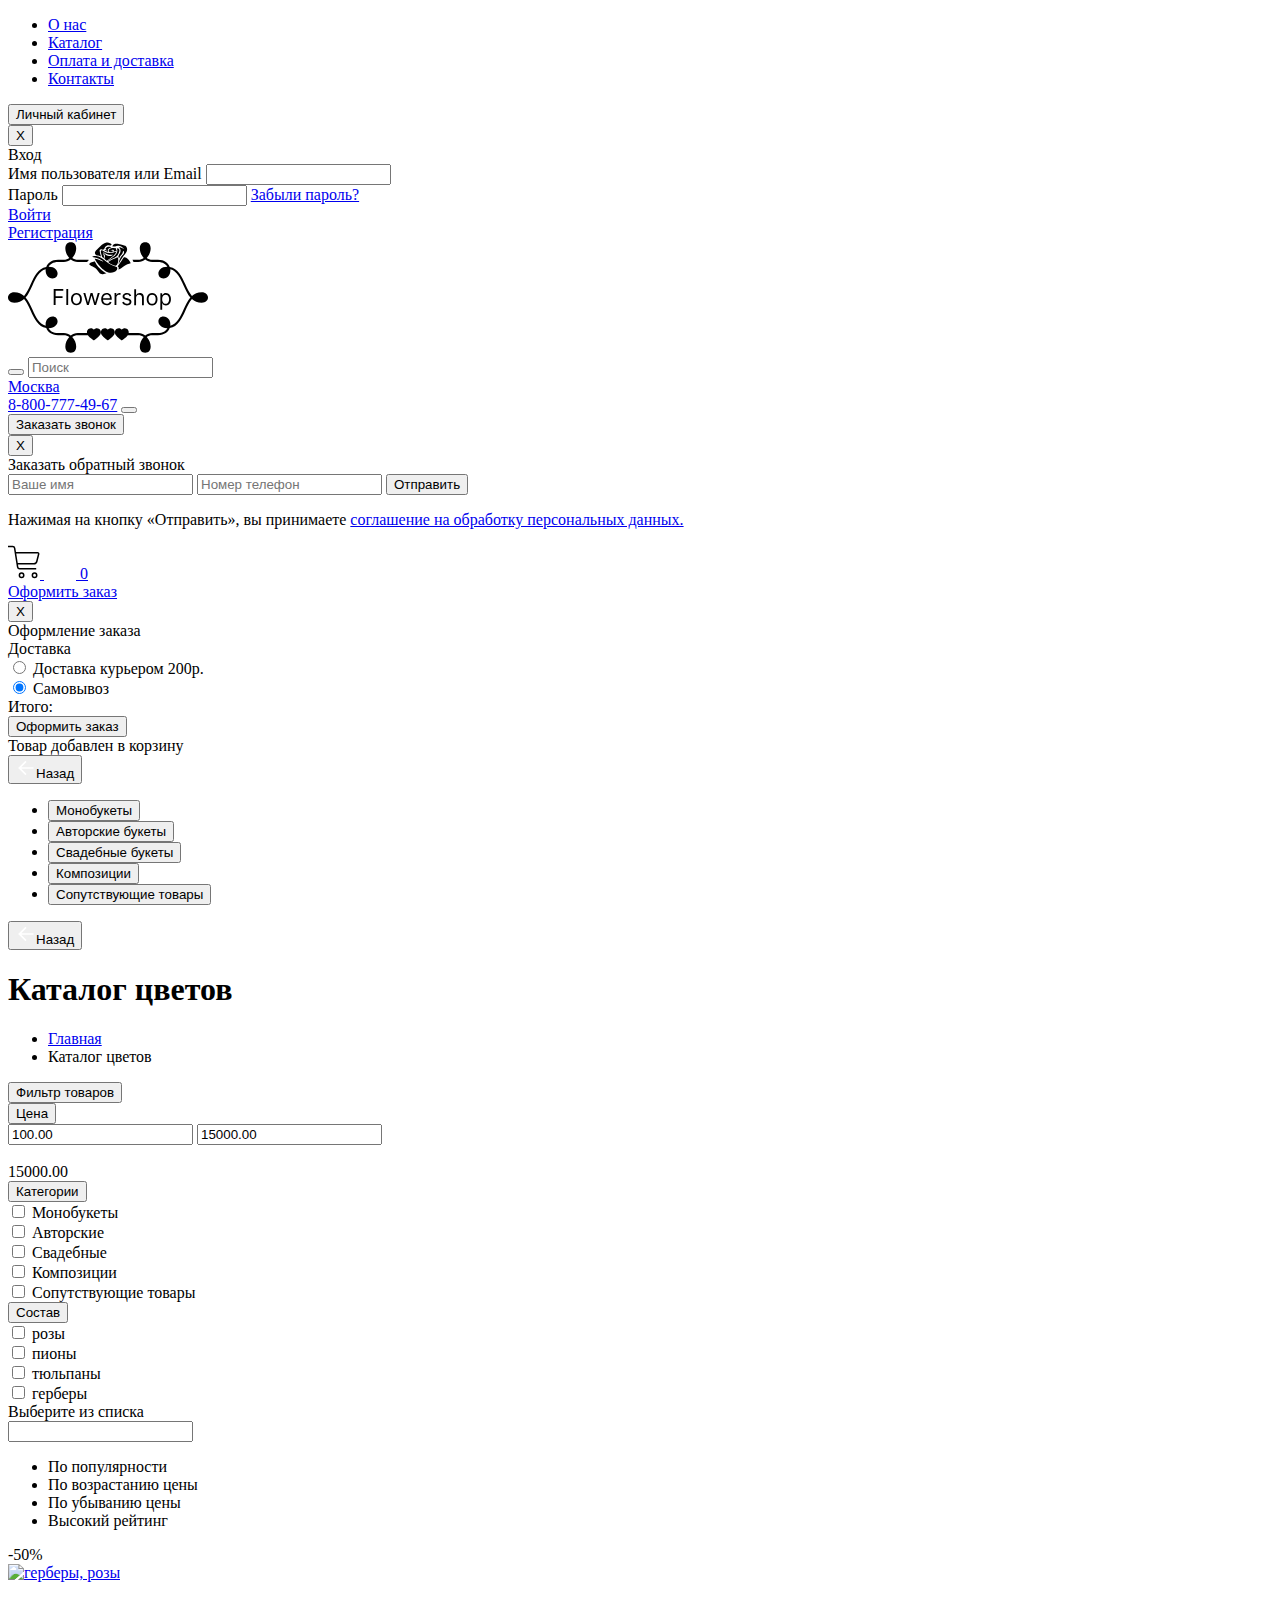
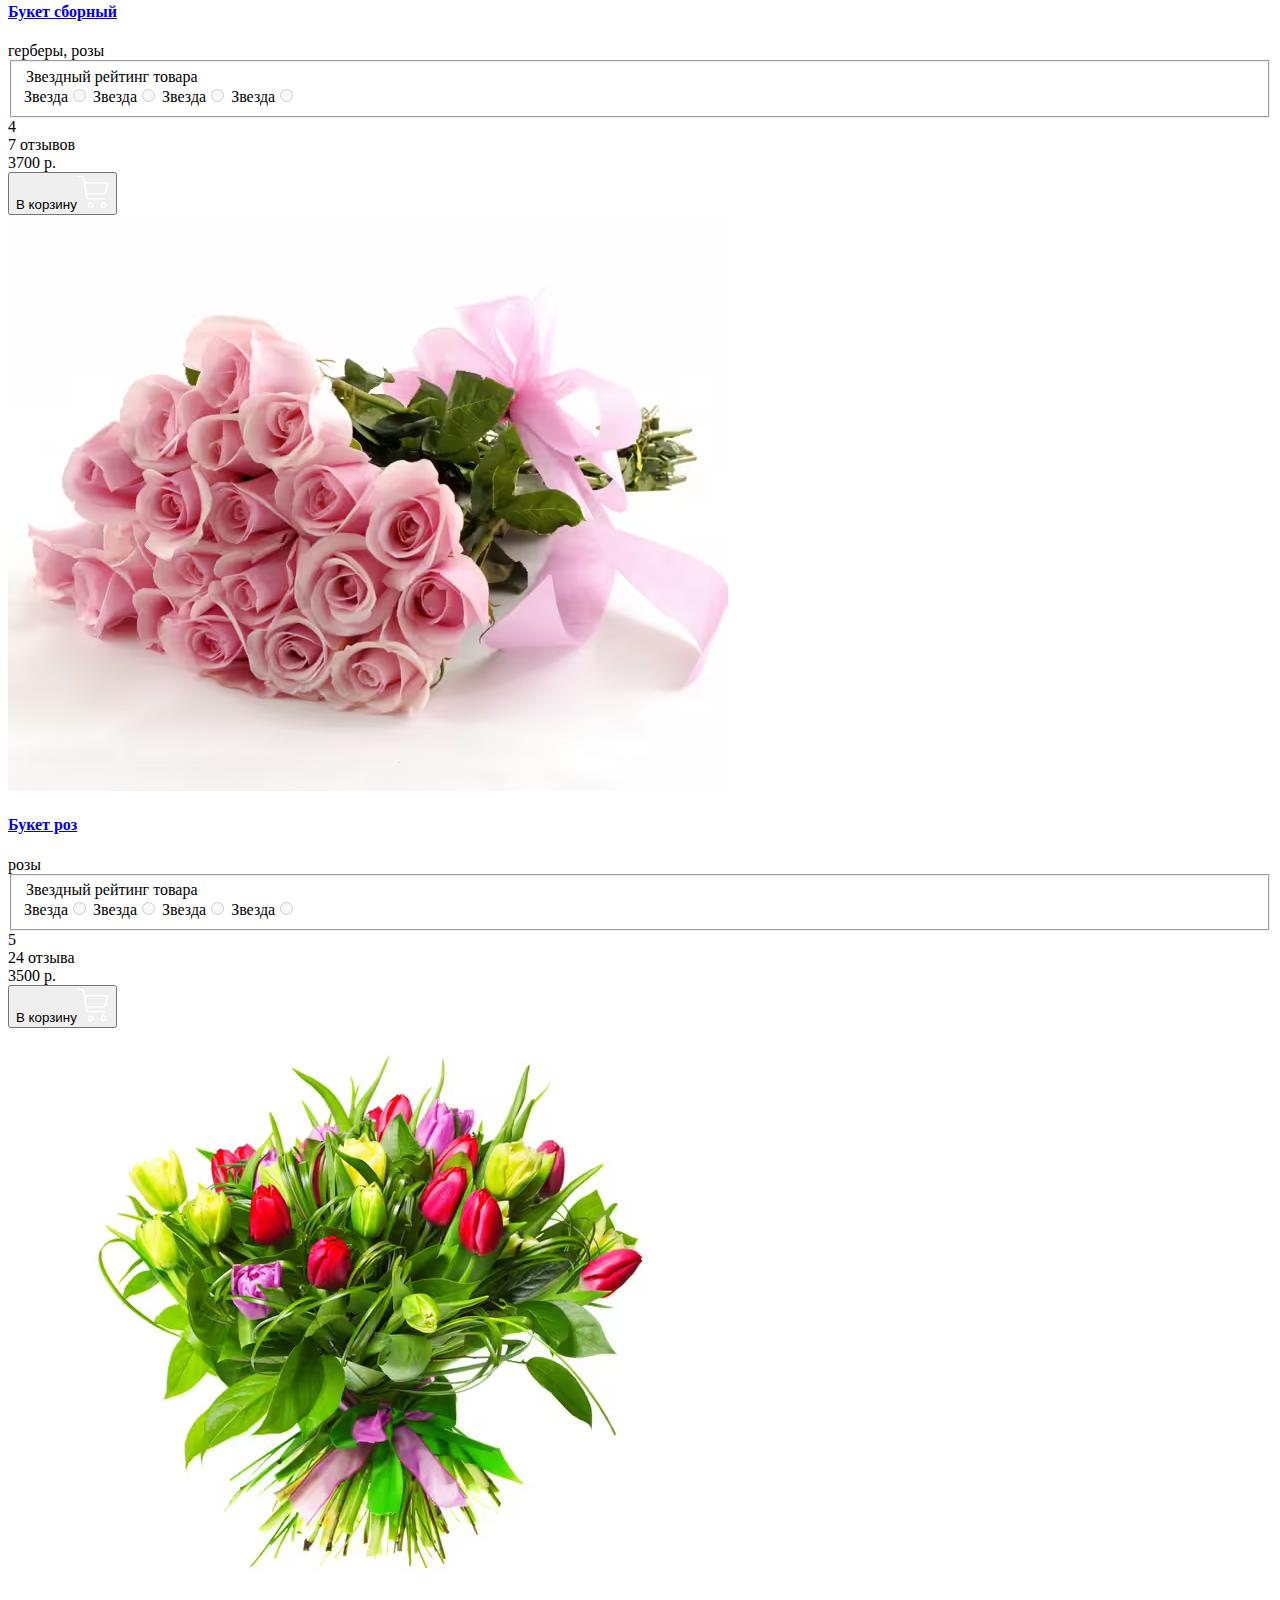
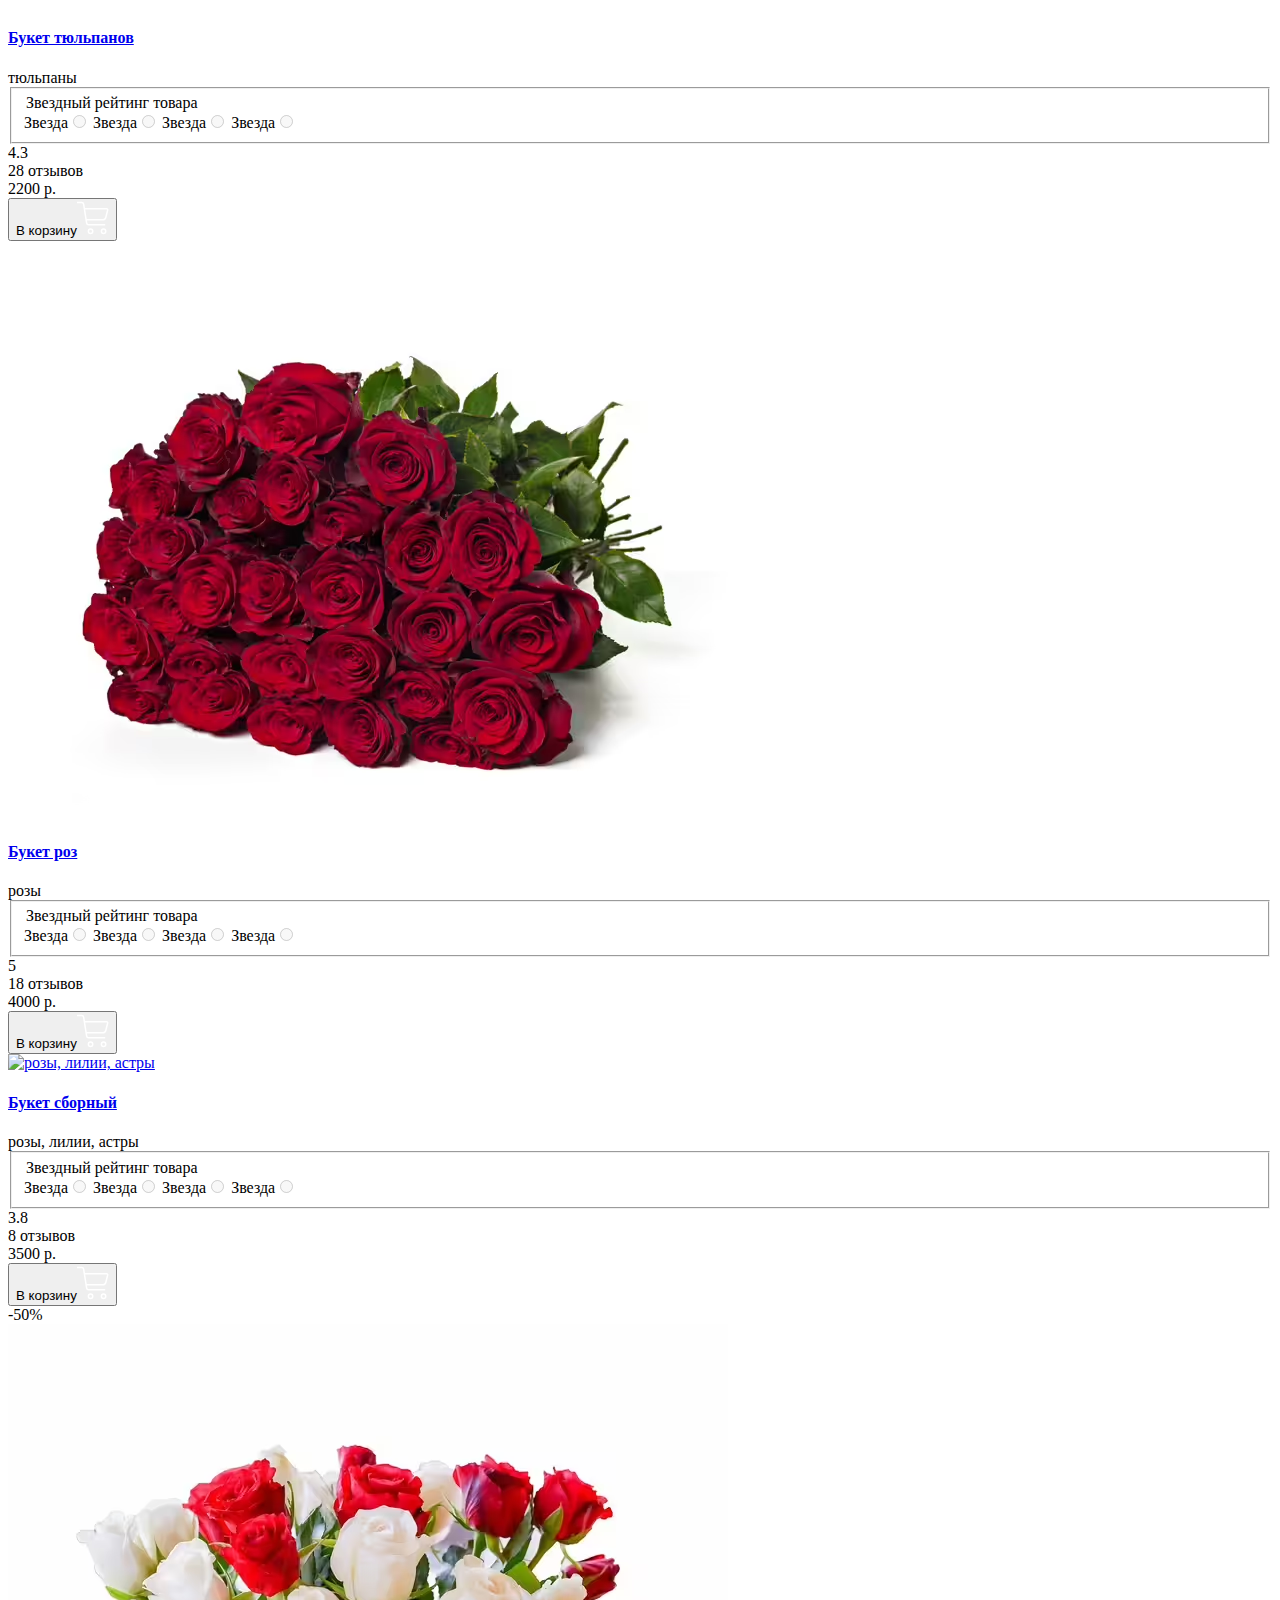
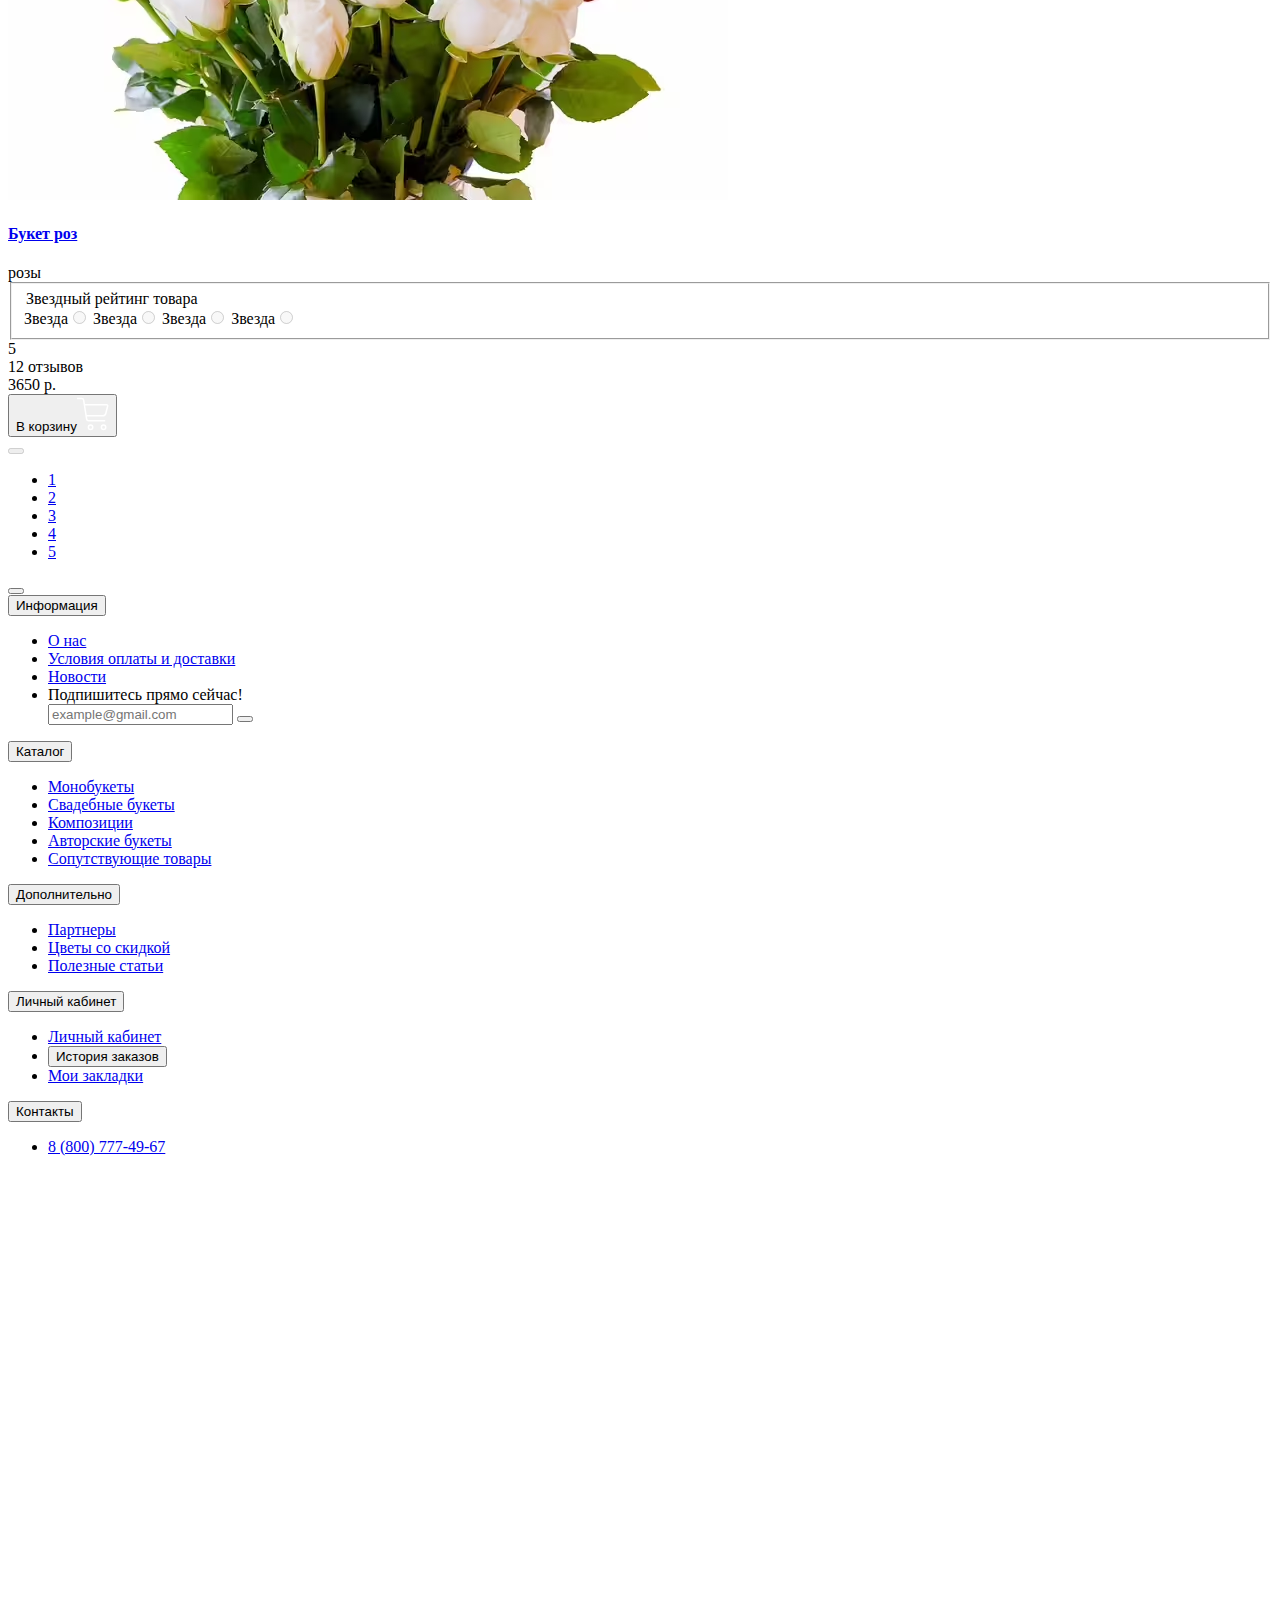
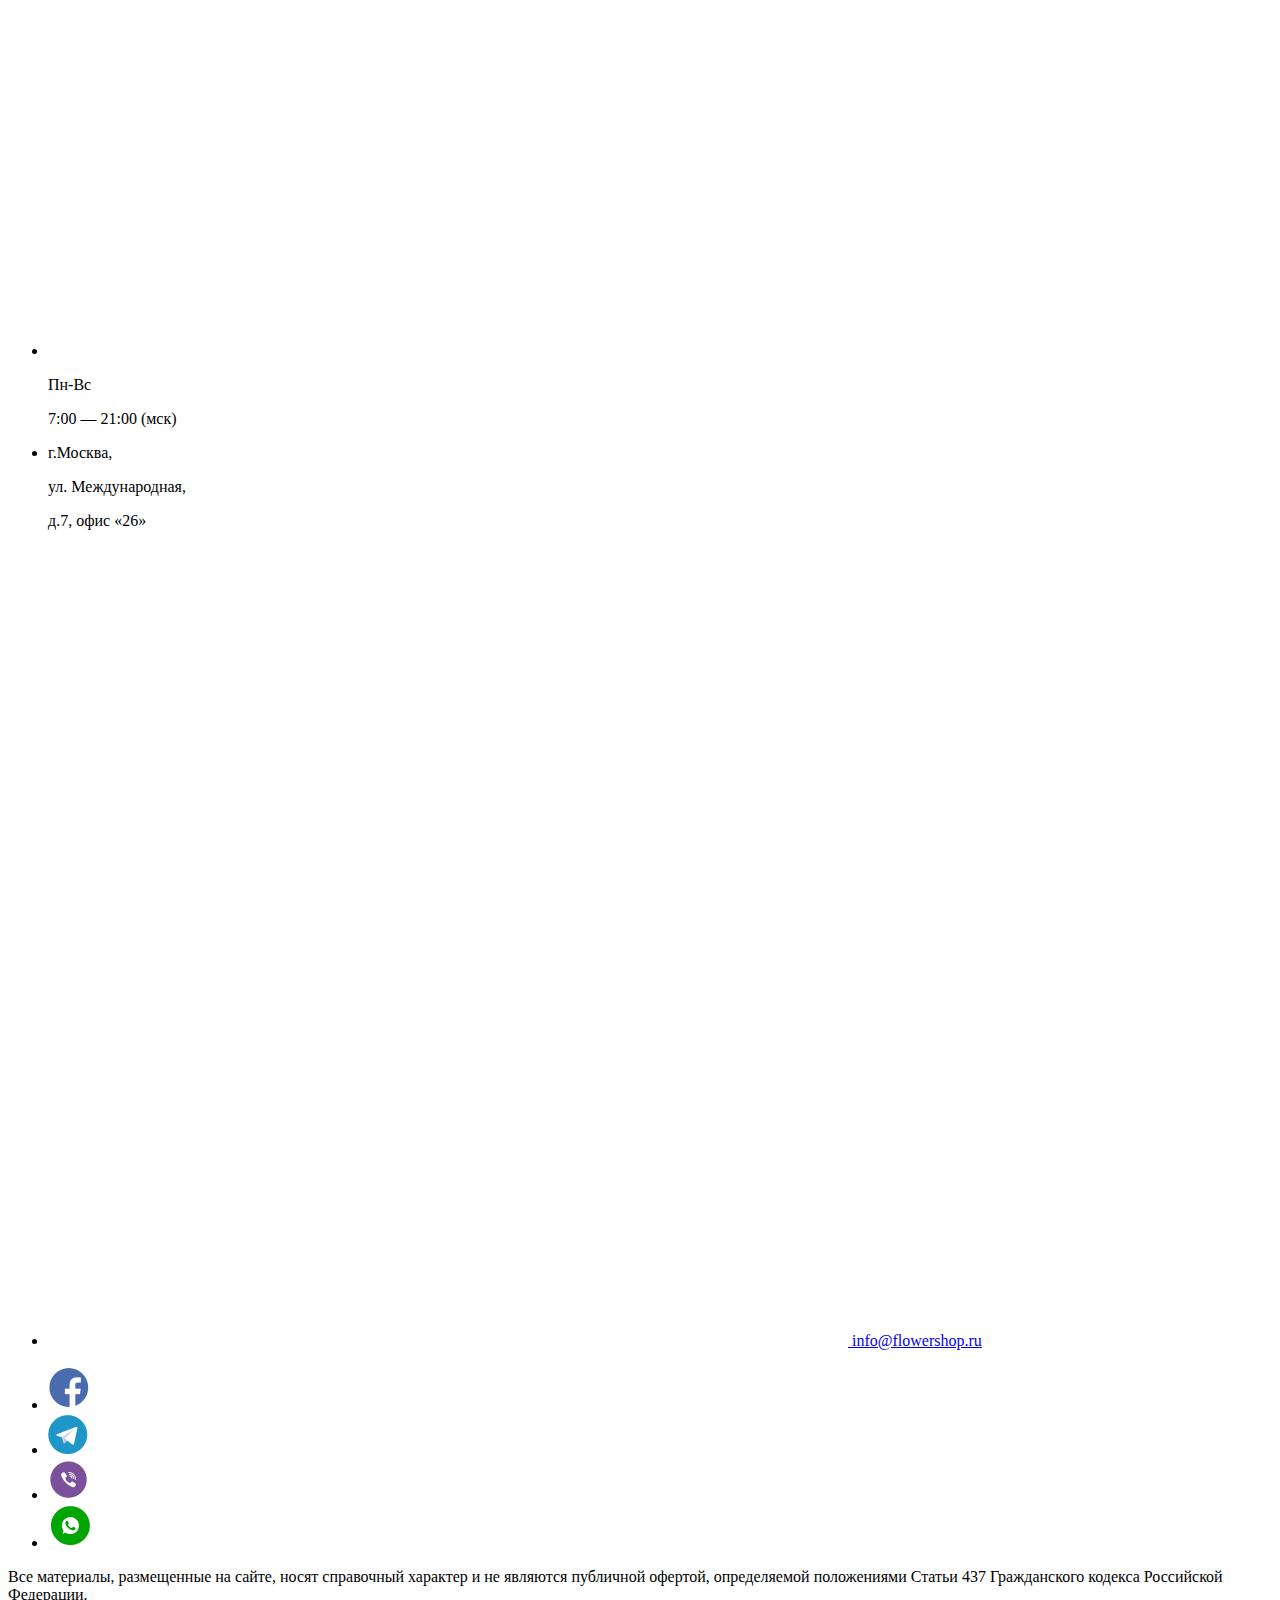
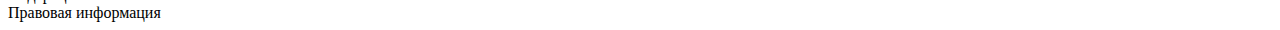
==== catalog.html @ 1e901e9e "Add files via upload" ====
<!DOCTYPE html>
<html lang="ru">
  <head>
    <meta charset="UTF-8">
    <meta http-equiv="X-UA-Compatible" content="IE=edge">
    <meta name="viewport" content="width=device-width, initial-scale=1.0">
    <meta name="description" content="Flowershop. Delivery. E-commerce">
    <!-- <script src="https://api-maps.yandex.ru/2.1/?apikey=0401e6a7-9541-4480-8a54-eed6229743ea&lang=ru_RU&_v=20231212122430"></script> -->
    <link rel="stylesheet" href="css/style.min.css?_v=20231212122430">
    <title>Каталог</title>
</head>
  <body>
    <div class="wrapper">
      <header class="header" id="header">

    <div class="header__top top-header">
        <div class="top-header__container">
            <nav class="top-header__menu menu-top-header">
                <ul data-da="menu__body,0,991.98" class="menu-top-header__list">
                    <li class="menu-top-header__item"><a href="#about" class="menu-top-header__link"><span>О нас</span></a></li>
                    <li class="menu-top-header__item menu-top-header__item_catalog"><a href="catalog.html"  class="menu-top-header__link menu-top-header__link_catalog _icon-arrowdown"><span>Каталог</span></a></li>
                    <li class="menu-top-header__item"><a href="#payment" class="menu-top-header__link"><span>Оплата и доставка</span></a></li>
                    <!-- <li class="menu-top-header__item"><a href="catalog.html" class="menu-top-header__link"><span>Каталог</span></a></li> -->
                    <li class="menu-top-header__item"><a href="#contacts" class="menu-top-header__link"><span>Контакты</span></a></li>
                </ul>
            </nav>
            <button data-popup="#login" class="top-header__user _icon-user popup-link"><span>Личный кабинет</span></button>

<div id="login" class="popup popup_login">
    <div class="popup_login__body popup__body">
        <div class="popup_login__content popup__content">
            <button class="popup_login__close popup__close close-popup">Х</button>
            <div class="popup_login__title popup__title">Вход</div>
            <form>
                <div class="popup_login__email">
                    <label for="email" class="popup_login__text popup__text">Имя пользователя или Email</label>
                    <input id="email" type="text" autocomplete="on">
                </div>
                <div class="popup_login__password">
                    <label for="password" class="popup_login__text popup__text">Пароль</label>
                    <input id="password" type="password">
                    <a href="#!" class="popup_login__link">Забыли пароль?</a>
                </div>
                <a href="personal.html" class="popup_login__btn popup__button button">Войти</a>
            </form>
            <a href="#!" class="popup_login__link">Регистрация</a>
        </div>
    </div>
</div>

            <nav hidden class="menu">
                <button type="button" class="menu__icon icon-menu"><span></span></button>
                <div class="menu__body"></div>
            </nav>
        </div>
    </div>

    <div class="header__body body-header">
        <div class="body-header__container">
            <a href="index.html" class="body-header__logo">
                <img class="body-header__logo-img" src="img/icons/logo.svg" alt="logo">
            </a>
            <div data-da="catalog-header__container,0,479.98" class="body-header__search">
                <form action="#" class="search-header">
                    <button type="submit" class="search-header__button _icon-search" aria-label="Search"></button>
                    <input autocomplete="off" type="text" name="form[]" data-error="Ошибка" placeholder="Поиск" class="search-header__input">
                </form>
            </div>
            <div class="body-header__actions actions-header">
                <a href="#contacts" data-scroll="contacts" class="actions-header__location _icon-location"><span>Москва</span></a>
                <div data-da="top-header__container,0,991.98" class="actions-header__phones phones-header">
                    <div data-spollers class="phones-header__items">
                        <div class="phones-header__item">
                            <a href="tel:88007774967" class="phones-header__phone"><span>8-800-777-49-67</span></a>
                            <button type="button" data-spoller class="phones-header__arrow _icon-arrowdown" aria-label="Phones-list"></button>
                            <ul class="phones-header__list">
                                <li><a href="tel:88007774968" class="phones-header__phone">8-800-777-49-68</a></li>
                                <li><a href="tel:88007774969" class="phones-header__phone">8-800-777-49-69</a></li>
                                <li><a href="tel:88007774970" class="phones-header__phone">8-800-777-49-70</a></li>
                            </ul>
                        </div>
                    </div>
                    <button type="button" data-popup="#callback" class="phones-header__callback popup-link">Заказать звонок</button>

<div id="callback" class="popup popup_callback">
    <div class="popup_callback__body popup__body">
        <div class="popup_callback__content popup__content">
            <button class="popup_callback__close popup__close close-popup">Х</button>
            <div class="popup_callback__title popup__title">Заказать обратный звонок</div>
            <form>
                <input type="text" placeholder="Ваше имя">
                <input type="text" placeholder="Номер телефон" required="">
                <button class="popup_callback__button popup__button button" type="submit">Отправить</button>
            </form>
            <p>Нажимая на кнопку «Отправить», вы принимаете <a href="#!" class="popup_callback__link popup__link">соглашение на обработку персональных данных.</a></p>
        </div>

    </div>
</div>

                </div>
                <a href="catalog.html" data-da="top-header__container,2,991.98" class="actions-header__favourite _icon-favourite" aria-label="Перейти в избранное"></a>
                <div data-da="top-header__container,2,991.98">
                    <a href="#!"  data-popup="#cart" class="actions-header__cart cart-header popup-link">
                        <div class="cart-header__icon _icon-cart">
                            <img class="cart-header__icon-black" src="img/icons/cart-black.svg" alt="cart">
                            <img class="cart-header__icon-white" src="img/icons/cart-white.svg" alt="cart">
                            <span>0</span>
                        </div>
                        <div class="cart-header__body">
                            <!-- <div class="cart-header__sum">0 р.</div> -->
                            <div href="#!" class="cart-header__link">Оформить заказ</div>
                        </div>
                    </a>

<div id="cart" class="popup popup_cart">
    <div class="popup_cart__body popup__body">
        <div class="popup_cart__content popup__content">
            <button class="popup_cart__close popup__close close-popup">Х</button>
            <div class="popup_cart__title popup__title">Оформление заказа</div>
            <div class="popup_cart__block">
                <div class="popup_cart__items">
                    <!-- <div class="popup_cart__item">                 
                        <div class="popup_cart__image">
                            <img src="../img/products-images/mono/herbers.jpg" alt="">
                        </div>
                        <div class="popup_cart__desc">Lorem ipsum.</div>
                        <div class="popup_cart__quantity quantity quantity-popup-cart ">
                            <button type="button" class="quantity-popup-cart__button quantity__button quantity__button_minus" data-sign="minus">-</button>
                            <form class="quantity-popup-cart__input quantity__input">
                                <input  type="text" min="1" value="1">
                            </form>                             
                            <button type="button" class="quantity-popup-cart__button quantity__button quantity__button_plus" data-sign="plus">+</button> 
                        </div>
                        <div class="popup_cart__sum-block">
                            <div class="popup_cart__sum">4499.00<span>p.</span></div>
                        </div>                      
                        <buttom class="popup_cart__remove">x</buttom>  
                    </div>
                    
                    <div class="popup_cart__item">                     
                            <div class="popup_cart__image">
                                <img src="../img/products-images/mono/herbers.jpg" alt="">
                            </div>
                            <div class="popup_cart__desc">Lorem ipsum.</div>
                            <div class="popup_cart__quantity quantity quantity-popup-cart ">
                                <button type="button" class="quantity-popup-cart__button quantity__button quantity__button_minus" data-sign="minus">-</button>
                                <form class="quantity-popup-cart__input quantity__input">
                                    <input  type="text" min="1" value="1">
                                </form>                             
                                <button type="button" class="quantity-popup-cart__button quantity__button quantity__button_plus" data-sign="plus">+</button> 
                            </div>
                            <div class="popup_cart__sum-block">
                                <div class="popup_cart__sum"> 4499.00 <span> p.</span></div>
                            </div>                           
                            <buttom class="popup_cart__remove">x</buttom>  
                        </div> -->
                </div>
                <div class="popup_cart__lower-part">
                    <div class="popup_cart__delivery">
                        <div class="popup_cart__delivery-title">Доставка</div>
                        <div class="popup_cart__checkbox">
                            <input id="c_10" class="checkbox__input" type="radio" value="1" name="delivery">
                            <label for="c_10" class="checkbox__label"><span class="checkbox__text">Доставка курьером 200р.</span></label>
                        </div>
                        <div class="popup_cart__checkbox">
                            <input id="c_11" checked class="checkbox__input" type="radio" value="2" name="delivery">
                            <label for="c_11" class="checkbox__label"><span class="checkbox__text">Самовывоз</span></label>
                        </div>
                    </div>
                    <div class="popup_cart__total">Итого: <span></span></div>
                    <button type="button" class="popup_cart__button button">Оформить заказ</button>
                </div>
            </div>

        </div>
    </div>
</div>

<div id="notice" data-popup="self-closing" class="popup popup_notice">
    <div class="popup_notice__body popup__body">
        <div class="popup_notice__content popup__content">
            <div class="popup_notice__title popup__title">Товар добавлен в корзину</div>
            <div class="popup_notice__item">
                    <div class="popup_notice__image">
                        <!-- <img src="" alt=""> -->
                    </div>
                    <div class="popup_notice__text">
                        <div class="popup_notice__title"></div>
                        <div class="popup_notice__desc"></div>
                    </div>
                    <div class="popup_notice__price"></div>
            </div>
        </div>
    </div>
</div>

                </div>
            </div>
        </div>
    </div>

    <div class="header__catalog catalog-header">
        <div class="catalog-header__container">
            <nav class="catalog-header__menu menu-catalog">
                <button type="button" class="menu-catalog__back">
                    <img src="img/icons/arrow-left.svg" alt="arrow-left">Назад
                </button>
                <ul class="menu-catalog__list">
                    <li class="menu-catalog__item"><button data-parent="1" class="menu-catalog__link">Монобукеты</button></li>
                    <li class="menu-catalog__item"><button data-parent="2" class="menu-catalog__link">Авторские букеты</button></li>
                    <li class="menu-catalog__item"><button data-parent="3" class="menu-catalog__link">Свадебные букеты</button></li>
                    <li class="menu-catalog__item"><button data-parent="4" class="menu-catalog__link">Композиции</button></li>
                    <li class="menu-catalog__item"><button data-parent="5" class="menu-catalog__link">Сопутствующие товары</button></li>
                </ul>
                <div class="menu-catalog__sub-menu sub-menu-catalog">
                    <button type="button" class="sub-menu-catalog__back">
                        <img src="img/icons/arrow-left.svg" alt="arrow-left">Назад
                    </button>
                    <div class="sub-menu-catalog__container">
                        <div hidden data-submenu="1" class="sub-menu-catalog__block">
                            <div class="sub-menu-catalog__category">
                                <a href="catalog.html" class="sub-menu-catalog__link-category">Розы</a>
                            </div>
                            <div class="sub-menu-catalog__category">
                                <a href="catalog.html" class="sub-menu-catalog__link-category">Гортензии</a>
                            </div>
                            <div class="sub-menu-catalog__category">
                                <a href="catalog.html" class="sub-menu-catalog__link-category">Тюльпаны</a>
                            </div>
                            <div class="sub-menu-catalog__category">
                                <a href="catalog.html" class="sub-menu-catalog__link-category">Лилии</a>
                            </div>
                            <div class="sub-menu-catalog__category">
                                <a href="catalog.html" class="sub-menu-catalog__link-category">Хризантемы</a>
                            </div>
                            <div class="sub-menu-catalog__category">
                                <a href="catalog.html" class="sub-menu-catalog__link-category">Пионы</a>
                            </div>
                            <div class="sub-menu-catalog__category">
                                <a href="catalog.html" class="sub-menu-catalog__link-category">Подсолнухи</a>
                            </div>
                            <div class="sub-menu-catalog__category">
                                <a href="catalog.html" class="sub-menu-catalog__link-category">Орхидеи</a>
                            </div>
                        </div>
                        <div hidden data-submenu="2" class="sub-menu-catalog__block">
                            <div class="sub-menu-catalog__category">
                                <a href="catalog.html" class="sub-menu-catalog__link-category">до 2000р.</a>
                            </div>
                            <div class="sub-menu-catalog__category">
                                <a href="catalog.html" class="sub-menu-catalog__link-category">от 2000 до 4000р.</a>
                            </div>
                            <div class="sub-menu-catalog__category">
                                <a href="catalog.html" class="sub-menu-catalog__link-category">от 4000р.</a>
                            </div>

                        </div>
                        <div hidden data-submenu="3" class="sub-menu-catalog__block">
                            <div class="sub-menu-catalog__category">
                                <a href="catalog.html" class="sub-menu-catalog__link-category">Каллы</a>
                            </div>
                            <div class="sub-menu-catalog__category">
                                <a href="catalog.html" class="sub-menu-catalog__link-category">Гортензии</a>
                            </div>
                            <div class="sub-menu-catalog__category">
                                <a href="catalog.html" class="sub-menu-catalog__link-category">Лилии</a>
                            </div>
                            <div class="sub-menu-catalog__category">
                                <a href="catalog.html" class="sub-menu-catalog__link-category">Розы</a>
                            </div>
                            <div class="sub-menu-catalog__category">
                                <a href="catalog.html" class="sub-menu-catalog__link-category">Орхидеи</a>
                            </div>
                            <div class="sub-menu-catalog__category">
                                <a href="catalog.html" class="sub-menu-catalog__link-category">Микс</a>
                            </div>

                        </div>
                        <div hidden data-submenu="4" class="sub-menu-catalog__block">
                            <div class="sub-menu-catalog__category">
                                <a href="catalog.html" class="sub-menu-catalog__link-category">В коробке</a>
                            </div>
                            <div class="sub-menu-catalog__category">
                                <a href="catalog.html" class="sub-menu-catalog__link-category">В корзине</a>
                            </div>
                        </div>
                        <div hidden data-submenu="5" class="sub-menu-catalog__block">
                            <div class="sub-menu-catalog__category">
                                <a href="catalog.html" class="sub-menu-catalog__link-category">Фруктовые наборы</a>
                            </div>
                            <div class="sub-menu-catalog__category">
                                <a href="catalog.html" class="sub-menu-catalog__link-category">Открытки</a>
                            </div>
                            <div class="sub-menu-catalog__category">
                                <a href="catalog.html" class="sub-menu-catalog__link-category">Мягкие игрушки</a>
                            </div>
                            <div class="sub-menu-catalog__category">
                                <a href="catalog.html" class="sub-menu-catalog__link-category">Сладкие подарки</a>
                            </div>
                            <div class="sub-menu-catalog__category">
                                <a href="catalog.html" class="sub-menu-catalog__link-category">Воздушные шары</a>
                            </div>
                        </div>
                    </div>
                </div>
            </nav>
        </div>
    </div>

</header>

      <main class="page page_inner">
        <div class="page__header">
            <div class="page__container">
                <h1 class="page__title">Каталог цветов</h1>
                <nav class="page__breadcrumbs breadcrumbs">
                    <ul class="breadcrumbs__list">
                        <li class="breadcrumbs__item">
                            <a href="index.html" class="breadcrumbs__link">Главная</a>
                        </li>
                        <li class="breadcrumbs__item">
                            <span class="breadcrumbs__current">Каталог цветов</span>
                        </li>
                    </ul>
                </nav>
            </div>
        </div>
        <div class="catalog">
            <div class="catalog__container">
                <div class="catalog__body">
                    <div class="catalog__filter filter-catalog">
                        <button type="button" class="filter-catalog__title">Фильтр товаров</button>
                        <div data-spollers class="filter-catalog__items">
                            <div class="filter-catalog__price price-filter">
                                <button type="button" data-spoller class="price-filter__title _active _icon-arrowdown">Цена</button>
                                <div data-range class="price-filter__body">
                                    <div class="price-filter__inputs">
                                        <input data-range-from="0" autocomplete="off" type="text" value="100" name="form[]"  class="price-filter__input">
                                        <input data-range-to="15000" autocomplete="off" type="text" value="15000" name="form[]" class="price-filter__input">
                                    </div>
                                    <div data-range-item class="price-filter__range"></div>
                                </div>
                            </div>

                            <div data-spollers class="filter-catalog__item item-filter-catalog">
                                <button type="button" data-spoller class="item-filter-catalog__title _active _icon-arrowdown">Категории</button>
                                <div class="item-filter-catalog__body">
                                    <div class="item-filter-catalog__checkbox checkbox">
                                        <input id="c_1" class="checkbox__input" type="checkbox" value="1" name="category">
                                        <label for="c_1" class="checkbox__label"><span class="checkbox__text">Монобукеты</span></label>
                                    </div>
                                    <div class="item-filter-catalog__checkbox checkbox">
                                        <input id="c_2" class="checkbox__input" type="checkbox" value="1" name="category">
                                        <label for="c_2" class="checkbox__label"><span class="checkbox__text">Авторские</span></label>
                                    </div>
                                    <div class="item-filter-catalog__checkbox checkbox">
                                        <input id="c_3" class="checkbox__input" type="checkbox" value="1" name="category">
                                        <label for="c_3" class="checkbox__label"><span class="checkbox__text">Свадебные</span></label>
                                    </div>
                                    <div class="item-filter-catalog__checkbox checkbox">
                                        <input id="c_4" class="checkbox__input" type="checkbox" value="1" name="category">
                                        <label for="c_4" class="checkbox__label"><span class="checkbox__text">Композиции</span></label>
                                    </div>
                                    <div class="item-filter-catalog__checkbox checkbox">
                                        <input id="c_5" class="checkbox__input" type="checkbox" value="1" name="category">
                                        <label for="c_5" class="checkbox__label"><span class="checkbox__text">Сопутствующие товары</span></label>
                                    </div>
                                </div>
                            </div>

                            <div data-spollers class="filter-catalog__item item-filter-catalog">
                                <button type="button" data-spoller class="item-filter-catalog__title _active _icon-arrowdown">Состав</button>
                                <div class="item-filter-catalog__body">
                                    <div class="item-filter-catalog__checkbox checkbox">
                                        <input id="c_6" class="checkbox__input" type="checkbox" value="1" name="desc">
                                        <label for="c_6" class="checkbox__label"><span class="checkbox__text">розы</span></label>
                                    </div>
                                    <div class="item-filter-catalog__checkbox checkbox">
                                        <input id="c_7" class="checkbox__input" type="checkbox" value="1" name="desc">
                                        <label for="c_7" class="checkbox__label"><span class="checkbox__text">пионы</span></label>
                                    </div>
                                    <div class="item-filter-catalog__checkbox checkbox">
                                        <input id="c_8" class="checkbox__input" type="checkbox" value="1" name="desc">
                                        <label for="c_8" class="checkbox__label"><span class="checkbox__text">тюльпаны</span></label>
                                    </div>
                                    <div class="item-filter-catalog__checkbox checkbox">
                                        <input id="c_9" class="checkbox__input" type="checkbox" value="1" name="desc">
                                        <label for="c_9" class="checkbox__label"><span class="checkbox__text">герберы</span></label>
                                    </div>
                                </div>
                            </div>

                        </div>
                    </div>

                    <div class="catalog__content">
                        <div class="catalog__control">
                            <select name="form[]" class="control">
                                <option value="1" selected>По популярности</option>
                                <option value="2">По возрастанию цены</option>
                                <option value="3">По убыванию цены</option>
                                <option value="4">Высокий рейтинг</option>
                            </select>
                        </div>
                        <div class="catalog__products">

<div id="notice" data-popup="self-closing" class="popup popup_notice">
    <div class="popup_notice__body popup__body">
        <div class="popup_notice__content popup__content">
            <div class="popup_notice__title popup__title">Товар добавлен в корзину</div>
            <div class="popup_notice__item">
                    <div class="popup_notice__image">
                        <!-- <img src="" alt=""> -->
                    </div>
                    <div class="popup_notice__text">
                        <div class="popup_notice__title"></div>
                        <div class="popup_notice__desc"></div>
                    </div>
                    <div class="popup_notice__price"></div>
            </div>
        </div>
    </div>
</div>

                            <!-- <article class="product-card">
                                <div class="product-card__sale">-50%</div>
                                <a href="" class="product-card__image">
                                    <span class="product-card__item-image-ibg product-card__item-image-ibg_contain">
                                        <img src="img/mainpage/products-images/pngegg (2).png" alt="Картинка">
                                    </span>
                                </a>
                                <div class="product-card__body">
                                    <h4 class="product-card__title">
                                        <a href="" class="product-card__link-title">Свадебный букет 1</a>
                                    </h4>
                                    <div class="product-card__info info-product-card">
                                        <div class="info-product-card__size">20 шт</div>
                                        <div class="info-product-card__materials">розы</div>
                                    </div>
                                    <div class="product-card__rating rating rating_set">
                                        <div class="rating__body">
                                            <div class="rating__active"></div>
                                            <div class="rating__items">
                                                <input type="radio" class="rating__item" value="1" name="rating">
                                                <input type="radio" class="rating__item" value="2" name="rating">
                                                <input type="radio" class="rating__item" value="3" name="rating">
                                                <input type="radio" class="rating__item" value="4" name="rating">
                                                <input type="radio" class="rating__item" value="5" name="rating">
                                            </div>                                    
                                        </div>
                                        <div class="rating__value">0</div>
                                        <div class="rating__info">12 отзывов</div>
                                    </div>
                                    <div class="product-card__footer">
                                        <div class="product-card__price">2700 р.</div>
                                        <a href="" class="product-card__compare _icon-compare"></a>
                                        <a href="" class="product-card__favourite _icon-favourite"></a>
                                    </div>
                                    <button class="product-card__cart button"><span class="">В корзину</span><img src="img/icons/cart-white.svg" alt="иконка корзины"></button>
                                </div>
                            </article>
                            <article class="product-card">
                                <a href="" class="product-card__image">
                                    <span class="product-card__item-image-ibg product-card__item-image-ibg_contain">
                                        <img src="img/mainpage/products-images/pngegg (2).png" alt="Картинка">
                                    </span>
                                </a>
                                <div class="product-card__body">
                                    <h4 class="product-card__title">
                                        <a href="" class="product-card__link-title">Свадебный букет 1</a>
                                    </h4>
                                    <div class="product-card__info info-product-card">
                                        <div class="info-product-card__size">20 шт</div>
                                        <div class="info-product-card__materials">розы</div>
                                    </div>
                                    <div class="product-card__rating rating rating_set">
                                        <div class="rating__body">
                                            <div class="rating__active"></div>
                                            <div class="rating__items">
                                                <input type="radio" class="rating__item" value="1" name="rating">
                                                <input type="radio" class="rating__item" value="2" name="rating">
                                                <input type="radio" class="rating__item" value="3" name="rating">
                                                <input type="radio" class="rating__item" value="4" name="rating">
                                                <input type="radio" class="rating__item" value="5" name="rating">
                                            </div>                                    
                                        </div>
                                        <div class="rating__value">0</div>
                                        <div class="rating__info">12 отзывов</div>
                                    </div>
                                    <div class="product-card__footer">
                                        <div class="product-card__price">2700 р.</div>
                                        <a href="" class="product-card__compare _icon-compare"></a>
                                        <a href="" class="product-card__favourite _icon-favourite"></a>
                                    </div>
                                    <button class="product-card__cart button"><span class="">В корзину</span><img src="img/icons/cart-white.svg" alt="иконка корзины"></button>
                                </div>
                            </article>
                            <article class="product-card">
                                <a href="" class="product-card__image">
                                    <span class="product-card__item-image-ibg product-card__item-image-ibg_contain">
                                        <img src="img/mainpage/products-images/pngegg (2).png" alt="Картинка">
                                    </span>
                                </a>
                                <div class="product-card__body">
                                    <h4 class="product-card__title">
                                        <a href="" class="product-card__link-title">Свадебный букет 1</a>
                                    </h4>
                                    <div class="product-card__info info-product-card">
                                        <div class="info-product-card__size">20 шт</div>
                                        <div class="info-product-card__materials">розы</div>
                                    </div>
                                    <div class="product-card__rating rating rating_set">
                                        <div class="rating__body">
                                            <div class="rating__active"></div>
                                            <div class="rating__items">
                                                <input type="radio" class="rating__item" value="1" name="rating">
                                                <input type="radio" class="rating__item" value="2" name="rating">
                                                <input type="radio" class="rating__item" value="3" name="rating">
                                                <input type="radio" class="rating__item" value="4" name="rating">
                                                <input type="radio" class="rating__item" value="5" name="rating">
                                            </div>                                    
                                        </div>
                                        <div class="rating__value">0</div>
                                        <div class="rating__info">12 отзывов</div>
                                    </div>
                                    <div class="product-card__footer">
                                        <div class="product-card__price">2700 р.</div>
                                        <a href="" class="product-card__compare _icon-compare"></a>
                                        <a href="" class="product-card__favourite _icon-favourite"></a>
                                    </div>
                                    <button class="product-card__cart button"><span class="">В корзину</span><img src="img/icons/cart-white.svg" alt="иконка корзины"></button>
                                </div>
                            </article>
                            <article class="product-card">
                                <a href="" class="product-card__image">
                                    <span class="product-card__item-image-ibg product-card__item-image-ibg_contain">
                                        <img src="img/mainpage/products-images/pngegg (2).png" alt="Картинка">
                                    </span>
                                </a>
                                <div class="product-card__body">
                                    <h4 class="product-card__title">
                                        <a href="" class="product-card__link-title">Свадебный букет 1</a>
                                    </h4>
                                    <div class="product-card__info info-product-card">
                                        <div class="info-product-card__size">20 шт</div>
                                        <div class="info-product-card__materials">розы</div>
                                    </div>
                                    <div class="product-card__rating rating rating_set">
                                        <div class="rating__body">
                                            <div class="rating__active"></div>
                                            <div class="rating__items">
                                                <input type="radio" class="rating__item" value="1" name="rating">
                                                <input type="radio" class="rating__item" value="2" name="rating">
                                                <input type="radio" class="rating__item" value="3" name="rating">
                                                <input type="radio" class="rating__item" value="4" name="rating">
                                                <input type="radio" class="rating__item" value="5" name="rating">
                                            </div>                                    
                                        </div>
                                        <div class="rating__value">0</div>
                                        <div class="rating__info">12 отзывов</div>
                                    </div>
                                    <div class="product-card__footer">
                                        <div class="product-card__price">2700 р.</div>
                                        <a href="" class="product-card__compare _icon-compare"></a>
                                        <a href="" class="product-card__favourite _icon-favourite"></a>
                                    </div>
                                    <button class="product-card__cart button"><span class="">В корзину</span><img src="img/icons/cart-white.svg" alt="иконка корзины"></button>
                                </div>
                            </article> -->

                        </div>
                        <div class="catalog__footer">
                            <!-- <a href="" class="catalog__more button button_border">Показать больше</a> -->
                            <!-- <button type="button" class="catalog__more button button_border">Показать больше</button> -->
                            <div class="catalog__paging paging">

                                <!-- <button disabled type="button" class="paging__arrow paging__arrow_left _icon-arrowdown"></button>
                                <ul class="paging__list">
                                    <li class="paging__item">
                                        <a href="" class="paging__link _active">1</a>
                                    </li>
                                    <li class="paging__item">
                                        <a href="" class="paging__link">2</a>
                                    </li>
                                    <li class="paging__item">
                                        <a href="" class="paging__link">3</a>
                                    </li>
                                    <li class="paging__item">
                                        <a href="" class="paging__link">...</a>
                                    </li>
                                    <li class="paging__item">
                                        <a href="" class="paging__link">15</a>
                                    </li>
                                </ul>
                                <button type="button" class="paging__arrow paging__arrow_right _icon-arrowdown"></button> -->
                            </div>
                        </div>
                    </div>
                </div>
            </div>
        </div>

        <!-- <div class="select__newbtn">
            <div class="newbtn__body">
                <div class="newbtn">
                    Выберите из списка
                     
                </div> 
                <ul class="select__options-newbtn _hidden">               
                    <li class="select__option2">wrewqr</li>
                    <li class="select__option2">qert</li>
                    <li class="select__option2">werywry</li>
                    <li class="select__option3">rwuu</li>     
                </ul>
            </div>
        </div> -->
            <!-- <script>
                let newBtn=document.querySelector('.newbtn');
                let options=document.querySelector('.select__options-newbtn');
                const list =document.querySelectorAll('.select__option2');

                let fakenewSelect=document.querySelector('.select__newbtn');                

                newBtn.addEventListener('click', function(e){
                    console.log(e.target);
                    options.classList.toggle('_hidden');
                    fakenewSelect.classList.toggle('_select-open');
                })

               list.forEach(option => {
                    option.addEventListener('click', (e) => {                        
                        e.stopPropagation();               
                        option.classList.add('select__option-selected');
                        newBtn.innerText = option.innerText;
                        options.classList.add('select__options_hidden');
                        
                })
            })
            </script> -->

      </main>
      <footer class="footer">
    <!-- <section class="footer__text text-footer">
        <div class="text-footer__container">
            <h1 class="text-footer__title">Интернет-магазин цветов</h1>
            <div class="text-footer__text">Наша компания существует уже более 10 лет на рынке. За это время цветочный бизнес претерпел множество изменений - стал гораздо удобнее и доступнее для каждого жителя города. Мы приобрели огромный опыт в создании букетов и композиций и всегда рады предложить вам новое! Мы можем предоставить вам первоклассный сервис, бережную доставку цветов и безупречное качество.</div>
        </div>
    </section> -->
    <div class="footer__container">
        <div class="footer__body body-footer">
            <div class="body-footer__row1">
                <div class="body-footer__item item-footer">
                    <div data-spollers="767.98" class="item-footer__spoller spoller-item-footer">
                        <div class="spoller-item-footer__item">
                            <button type="button" data-spoller class="spoller-item-footer__title">Информация</button>
                            <div class="spoller-item-footer__body">
                                <nav class="menu-footer">
                                    <ul class="menu-footer__list">
                                        <li class="menu-footer__item">
                                            <a href="#!" class="menu-footer__link" data-scroll="about">О нас</a>
                                        </li>
                                        <li class="menu-footer__item">
                                            <a href="#!" class="menu-footer__link" data-scroll="payment">Условия оплаты и доставки</a>
                                        </li>
                                        <li class="menu-footer__item">
                                            <a href="#!" class="menu-footer__link">Новости</a>
                                        </li>
                                        <li class="menu-footer__item item-footer">
                                            <form id="subscribe-form" action="#" class="spoller-item-footer__body footer-subscribe">
                                                <label for="subscribe-input" class="footer-subscribe__label">Подпишитесь прямо сейчас!</label>
                                                <div class="footer-subscribe__line">
                                                    <input id="subscribe-input" autocomplete="off" type="text" name="form[]" data-error="Ошибка" data-required="email" placeholder="example@gmail.com" class="footer-subscribe__input _req _email">
                                                    <button type="submit" class="footer-subscribe__button _icon-arrowup" aria-label="Subscribe" ></button>
                                                </div>
                                            </form>
                                        </li>
                                    </ul>
                                </nav>

                            </div>
                        </div>
                    </div>
                </div>
                <div class="body-footer__item item-footer">
                    <div data-spollers="767.98" class="item-footer__spoller spoller-item-footer">
                        <div class="spoller-item-footer__item">
                            <button type="button" data-spoller class="spoller-item-footer__title">Каталог</button>
                            <div class="spoller-item-footer__body">
                                <nav class="menu-footer">
                                    <ul class="menu-footer__list">
                                        <li class="menu-footer__item">
                                            <a href="catalog.html" class="menu-footer__link">Монобукеты</a>
                                        </li>
                                        <li class="menu-footer__item">
                                            <a href="catalog.html" class="menu-footer__link">Свадебные букеты</a>
                                        </li>
                                        <li class="menu-footer__item">
                                            <a href="catalog.html" class="menu-footer__link">Композиции</a>
                                        </li>
                                        <li class="menu-footer__item">
                                            <a href="catalog.html" class="menu-footer__link">Авторские букеты</a>
                                        </li>
                                        <li class="menu-footer__item">
                                            <a href="catalog.html" class="menu-footer__link">Сопутствующие товары</a>
                                        </li>
                                    </ul>
                                </nav>
                            </div>
                        </div>
                    </div>
                </div>
                <div class="body-footer__item item-footer">
                    <div data-spollers="767.98" class="item-footer__spoller spoller-item-footer">
                        <div class="spoller-item-footer__item">
                            <button type="button" data-spoller class="spoller-item-footer__title">Дополнительно</button>
                            <div class="spoller-item-footer__body">
                                <nav class="menu-footer">
                                    <ul class="menu-footer__list">
                                        <li class="menu-footer__item">
                                            <a href="#!" class="menu-footer__link">Партнеры</a>
                                        </li>
                                        <li class="menu-footer__item">
                                            <a href="#!" class="menu-footer__link">Цветы со скидкой</a>
                                        </li>
                                        <li class="menu-footer__item">
                                            <a href="#!" class="menu-footer__link">Полезные статьи</a>
                                        </li>
                                    </ul>
                                </nav>
                            </div>
                        </div>
                    </div>
                </div>
                <div class="body-footer__item item-footer">
                    <div data-spollers="767.98" class="item-footer__spoller spoller-item-footer">
                        <div class="spoller-item-footer__item">
                            <button type="button" data-spoller class="spoller-item-footer__title">Личный кабинет</button>
                            <div class="spoller-item-footer__body">
                                <nav class="menu-footer">
                                    <ul class="menu-footer__list">
                                        <li class="menu-footer__item">
                                            <a href="personal.html" data-popup="login" class="menu-footer__link popup-link">Личный кабинет</a>
                                        </li>
                                        <li class="menu-footer__item">
                                            <button data-popup="login" class="menu-footer__link popup-link">История заказов</button>
                                        </li>
                                        <li class="menu-footer__item">
                                            <a href="#!" data-popup="login" class="menu-footer__link">Мои закладки</a>
                                        </li>
                                    </ul>
                                </nav>
                            </div>
                        </div>
                    </div>
                </div>
            </div>
            <div class="body-footer__row2" id="contacts">
                    <div class="body-footer__item item-footer">
                        <div class="item-footer__spoller spoller-item-footer">
                            <div class="spoller-item-footer__item">
                                <button type="button" class="spoller-item-footer__title">Контакты</button>
                                <div class="spoller-item-footer__body">
                                    <nav class="menu-footer">
                                        <ul class="menu-footer__list">
                                            <li class="menu-footer__item">
                                                <a href="tel:88007774967" class="menu-footer__link _icon-phone">8 (800) 777-49-67</a>
                                            </li>
                                            <li class="menu-footer__item">
                                                <div class="menu-footer__item-block">
                                                    <img class="menu-footer__item-img" src="img/icons/clock.svg" alt="clock">
                                                    <p>Пн-Вс</p>
                                                    <p>7:00 — 21:00 (мск)</p>
                                                </div>
                                            </li>
                                            <li class="menu-footer__item _icon-location">
                                                <div>
                                                    <p>г.Москва,</p>
                                                    <p>ул. Международная,</p>
                                                    <p>д.7, офис «26»</p>
                                                </div>
                                            </li>
                                            <li class="menu-footer__item">
                                                <a href="mailto:info@flowershop.ru" class="menu-footer__link">
                                                    <img class="menu-footer__item-img" src="img/icons/mail.svg" alt="mail">
                                                    info@flowershop.ru
                                                </a>
                                            </li>
                                        </ul>
                                    </nav>
                                    <ul class="social-footer">
                                        <li class="social-footer__item">
                                            <a href="http://facebook.com" class="social-footer__link">
                                                <img src="img/icons/facebook.png" alt="facebook-icon">
                                            </a>
                                        </li>
                                        <li class="social-footer__item">
                                            <a href="http://telegram.org" class="social-footer__link">
                                                <img src="img/icons/telegram.png" alt="telegram-icon">
                                            </a>
                                        </li>
                                        <li class="social-footer__item">
                                            <a href="http://viber.com" class="social-footer__link">
                                                <img src="img/icons/viber.png" alt="viber-icon">
                                            </a>
                                        </li>
                                        <li class="social-footer__item">
                                            <a href="http://whatsapp.com" class="social-footer__link">
                                                <img src="img/icons/whatsapp.png" alt="whatsapp-icon">
                                            </a>
                                        </li>
                                    </ul>
                                </div>
                            </div>
                        </div>
                    </div>
                    <div class="body-footer__item item-footer">
                        <div id="map" class="body-footer__map" title="map" data-iframe="https://yandex.ru/map-widget/v1/?ll=37.682803%2C55.745802&mode=usermaps&source=constructorStatic&um=constructor%3A2777a2106065fe2d7f05f52150582ee89211c69ce183021412bf9504910e6661&z=17" frameborder="1" allowfullscreen="true" style="position:relative;"></div>

                        <!-- <div id="map" class="body-footer__map map" style="position:relative;overflow:hidden;">                            
                            <iframe src="https://yandex.ru/map-widget/v1/?ll=37.682803%2C55.745802&mode=usermaps&source=constructorStatic&um=constructor%3A2777a2106065fe2d7f05f52150582ee89211c69ce183021412bf9504910e6661&z=17" frameborder="1" allowfullscreen="true" loading="lazy" style="position:relative;"></iframe>
                            
                        </div>                        -->
                    </div>

                    <!-- <div class="body-footer__item item-footer">
                        <div data-spollers="767.98" class="item-footer__spoller spoller-item-footer">
                            <div class="spoller-item-footer__item">
                                <button type="button" data-spoller class="spoller-item-footer__title">Полезные ссылки</button>
                                <div class="spoller-item-footer__body">
                                    <nav class="menu-footer">
                                        <ul class="menu-footer__list">
                                            <li class="menu-footer__item">
                                                <a href="" class="menu-footer__link">Способы доствки и оплаты</a>
                                            </li>                                            
                                        </ul>
                                    </nav>
                                </div>
                            </div> 
                        </div>
                    </div>                    
                    <div class="body-footer__item item-footer">
                        <div data-spollers="767.98" class="item-footer__spoller spoller-item-footer">
                            <div class="spoller-item-footer__item">
                                <button type="button" data-spoller class="spoller-item-footer__title">Наша гарантия</button>
                                <div class="spoller-item-footer__body">
                                    <div class="spoller-item-footer__text">
                                        Недовольны своей покупкой? 
                                        Вы можете вернуть ее в течении 
                                        30 дней с даты получения,
                                        согласно <a href="">нашим правилам</a>
                                    </div>                                    
                                </div>
                            </div> 
                        </div>
                    </div>
                    <div class="body-footer__item item-footer">
                        <div data-spollers="767.98" class="item-footer__spoller spoller-item-footer">
                            <div class="spoller-item-footer__item">
                                <button type="button" data-spoller class="spoller-item-footer__title">Новостная рассылка</button>
                                <form id="subscribe-form" action="#" class="spoller-item-footer__body footer-subscribe">
                                    <label for="subscribe-input" class="footer-subscribe__label">Подпишитесь прямо сейчас!</label>
                                    <div class="footer-subscribe__line">
                                        <input id="subscribe-input" autocomplete="off" type="text" name="form[]" data-error="Ошибка" data-required="email" placeholder="example@gmail.com" class="footer-subscribe__input _req _email"> 
                                        <button type="submit" class="footer-subscribe__button _icon-arrowup" ></button>
                                    </div>                            
                                </form>
                            </div> 
                        </div>
                    </div> -->
            </div>
            <div class="body-footer__bottom ">
                <div class="body-footer__rules">
                    Все материалы, размещенные на сайте, носят справочный характер и не являются публичной офертой, определяемой положениями Статьи 437 Гражданского кодекса Российской Федерации.
                </div>
                <div class="body-footer__copy">
                    <span>Правовая информация</span>
                </div>

            </div>
        </div>
    </div>
</footer>
    </div>
    <script src="js/app.min.js?_v=20231212122430"></script>
  </body>
</html>
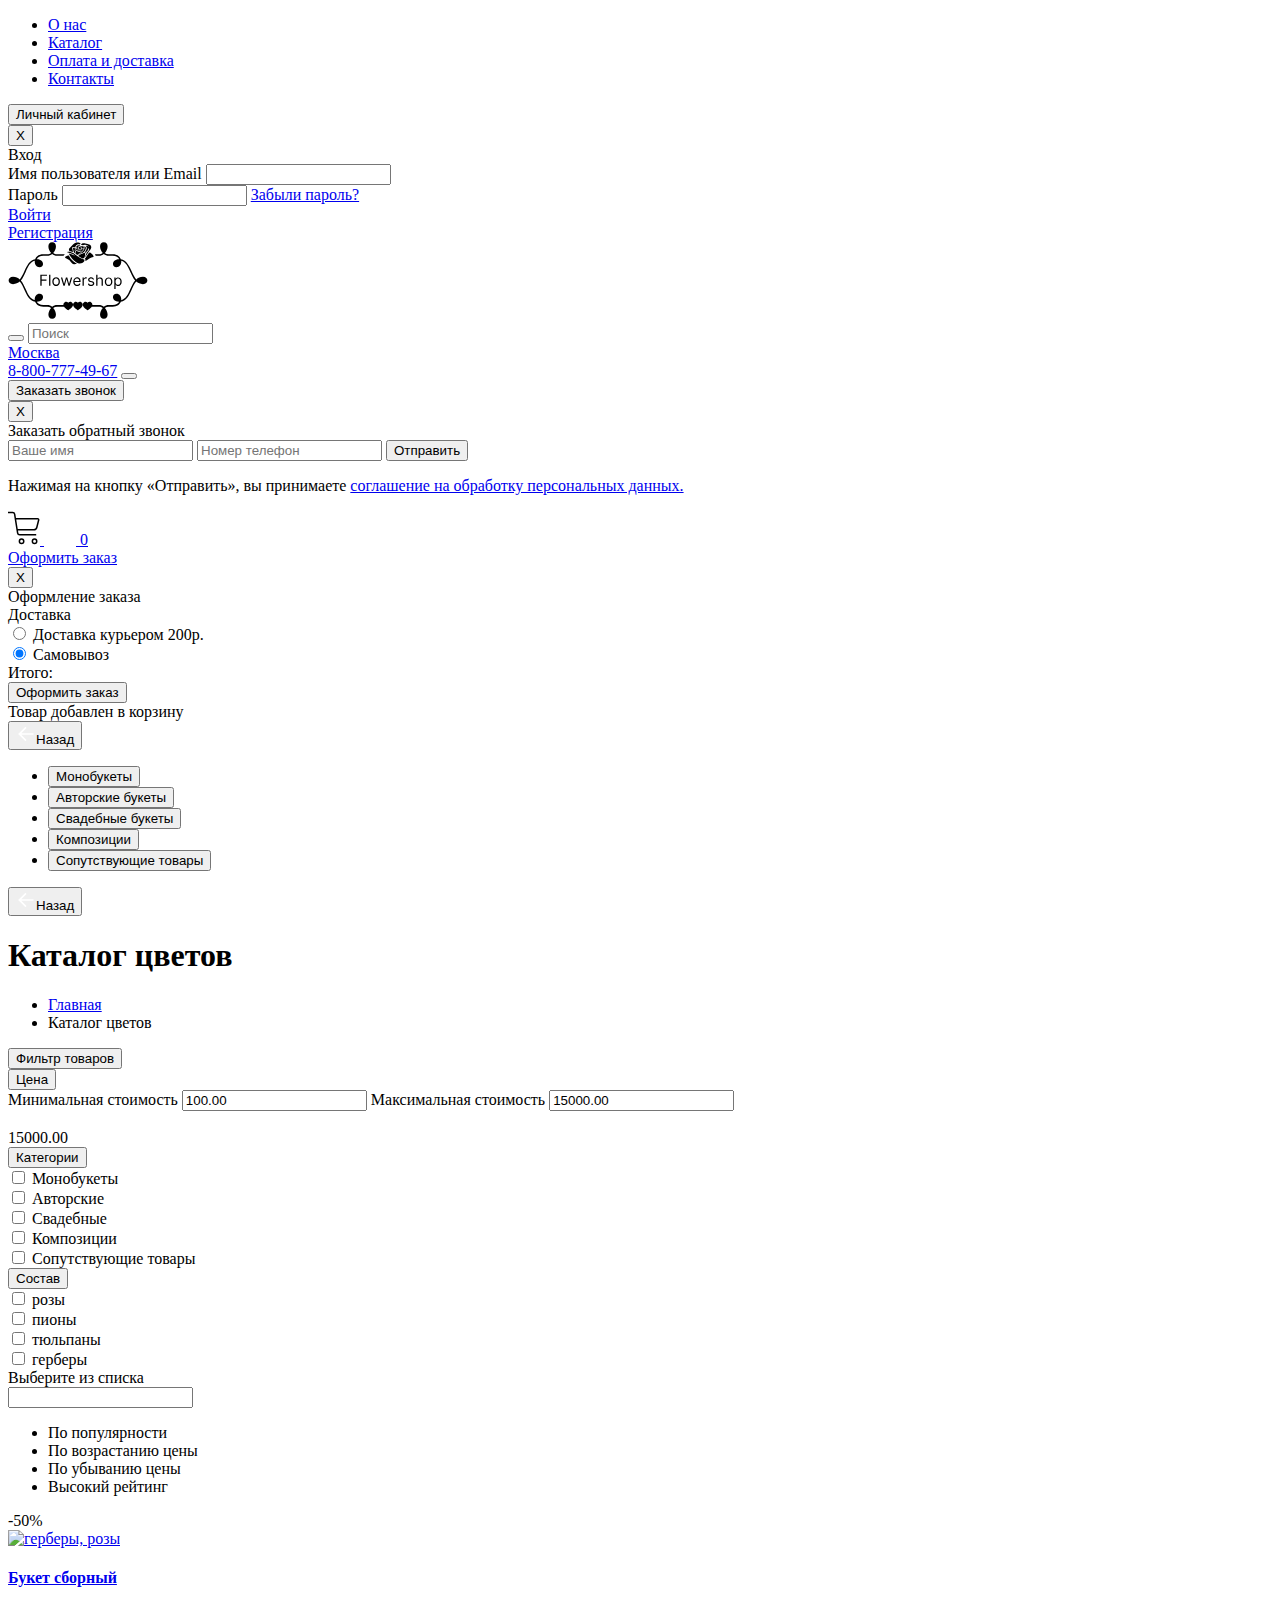
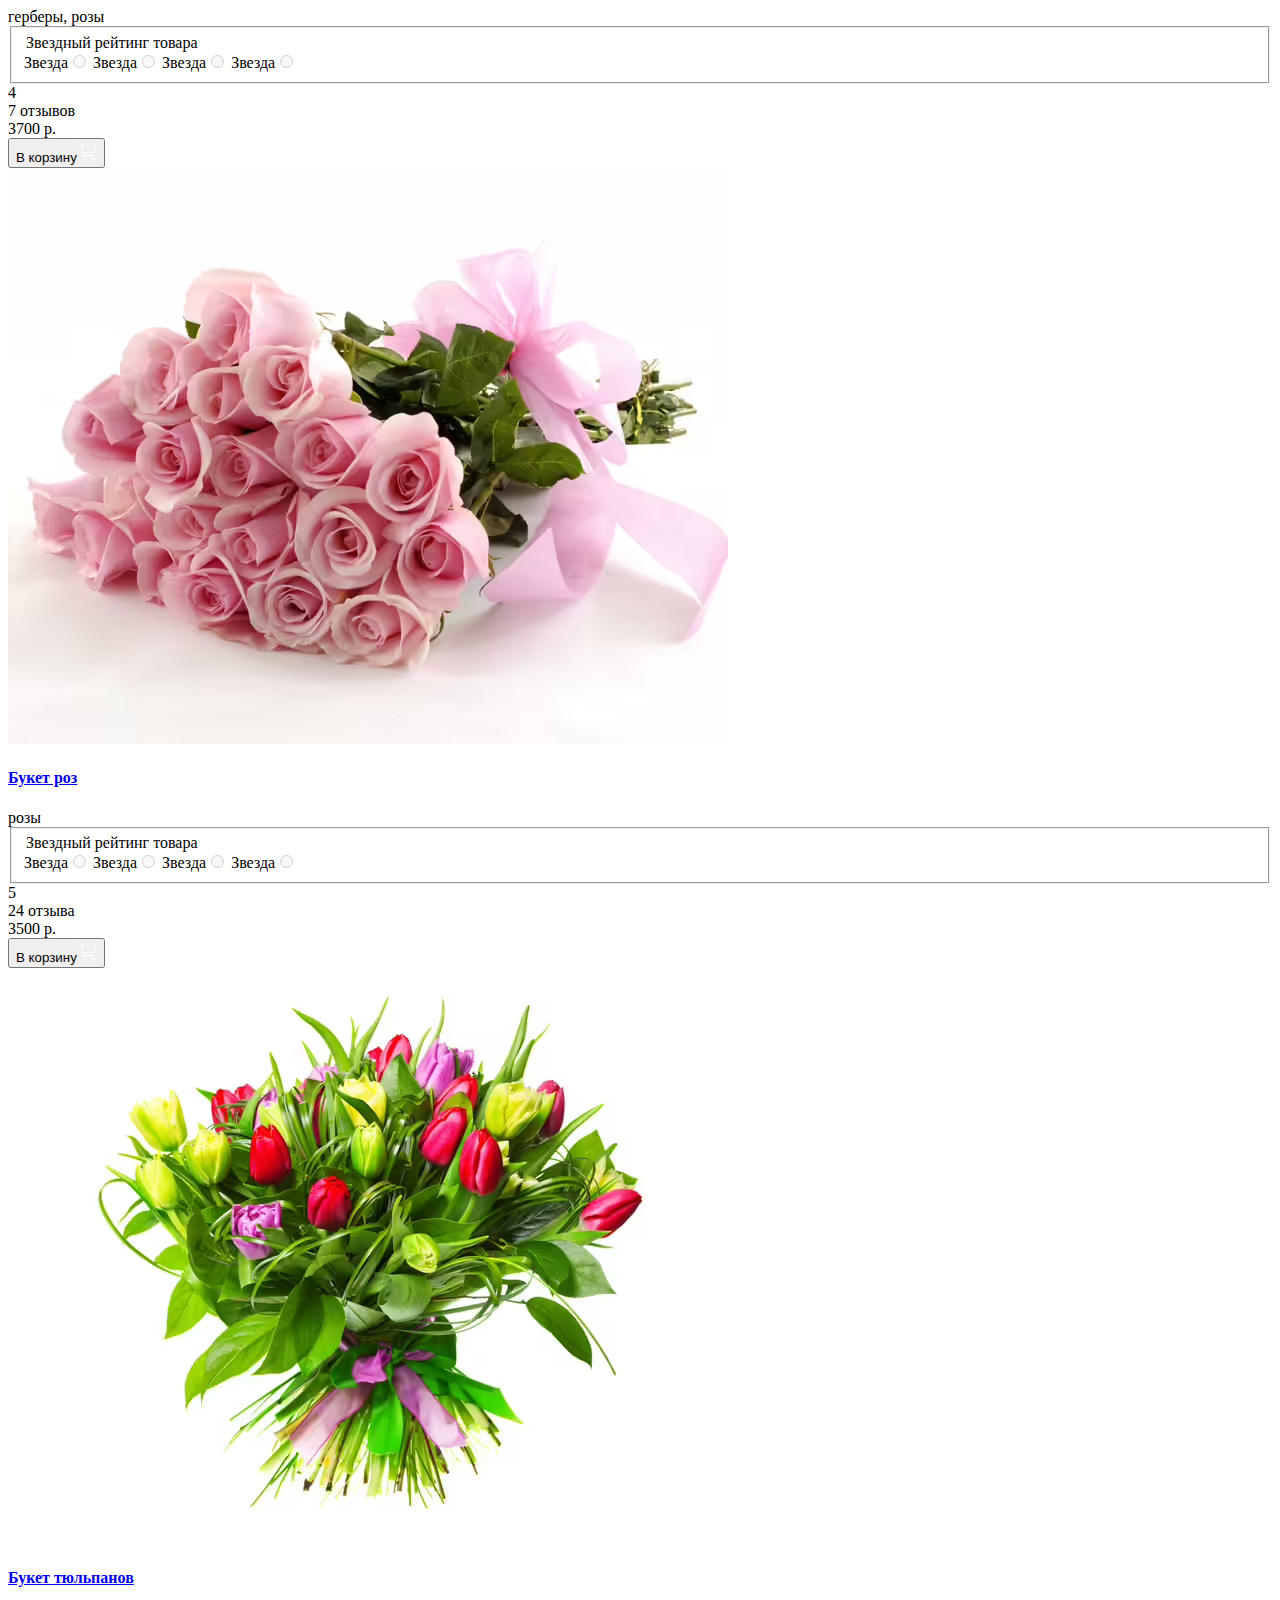
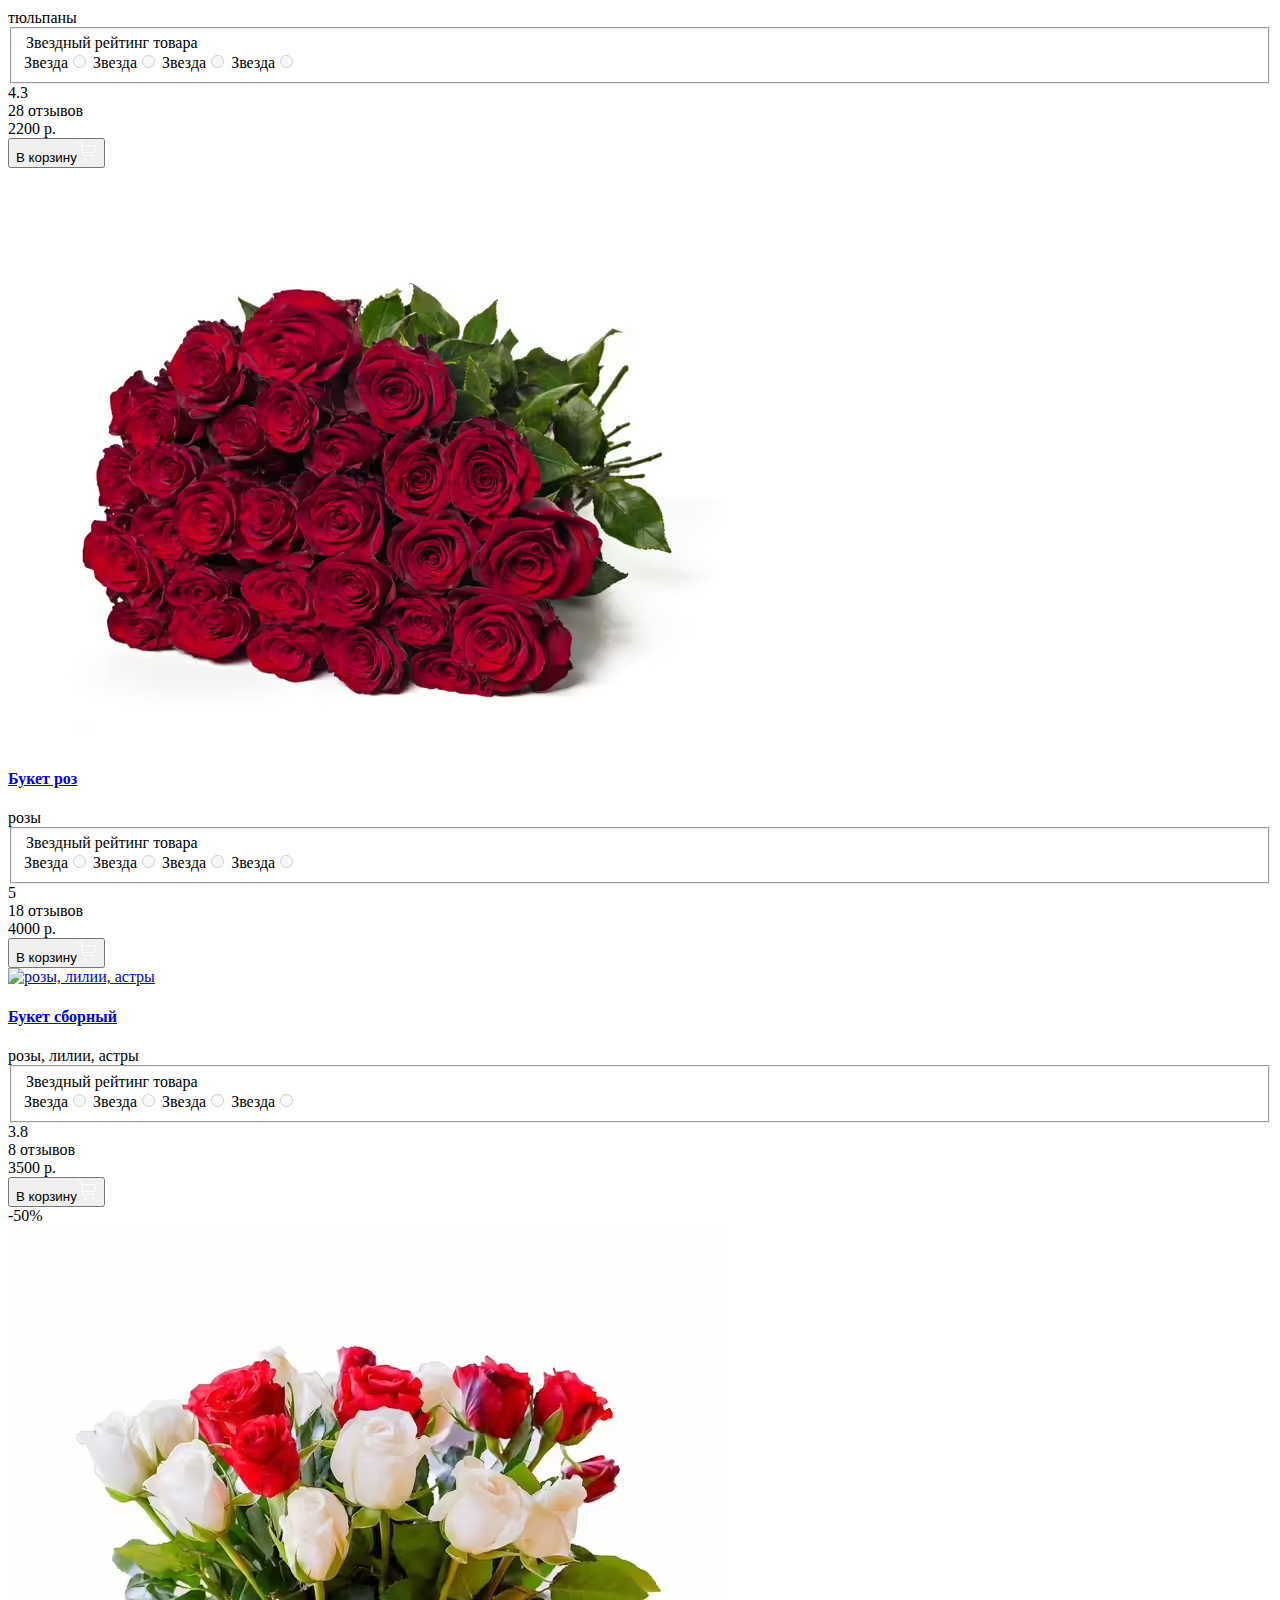
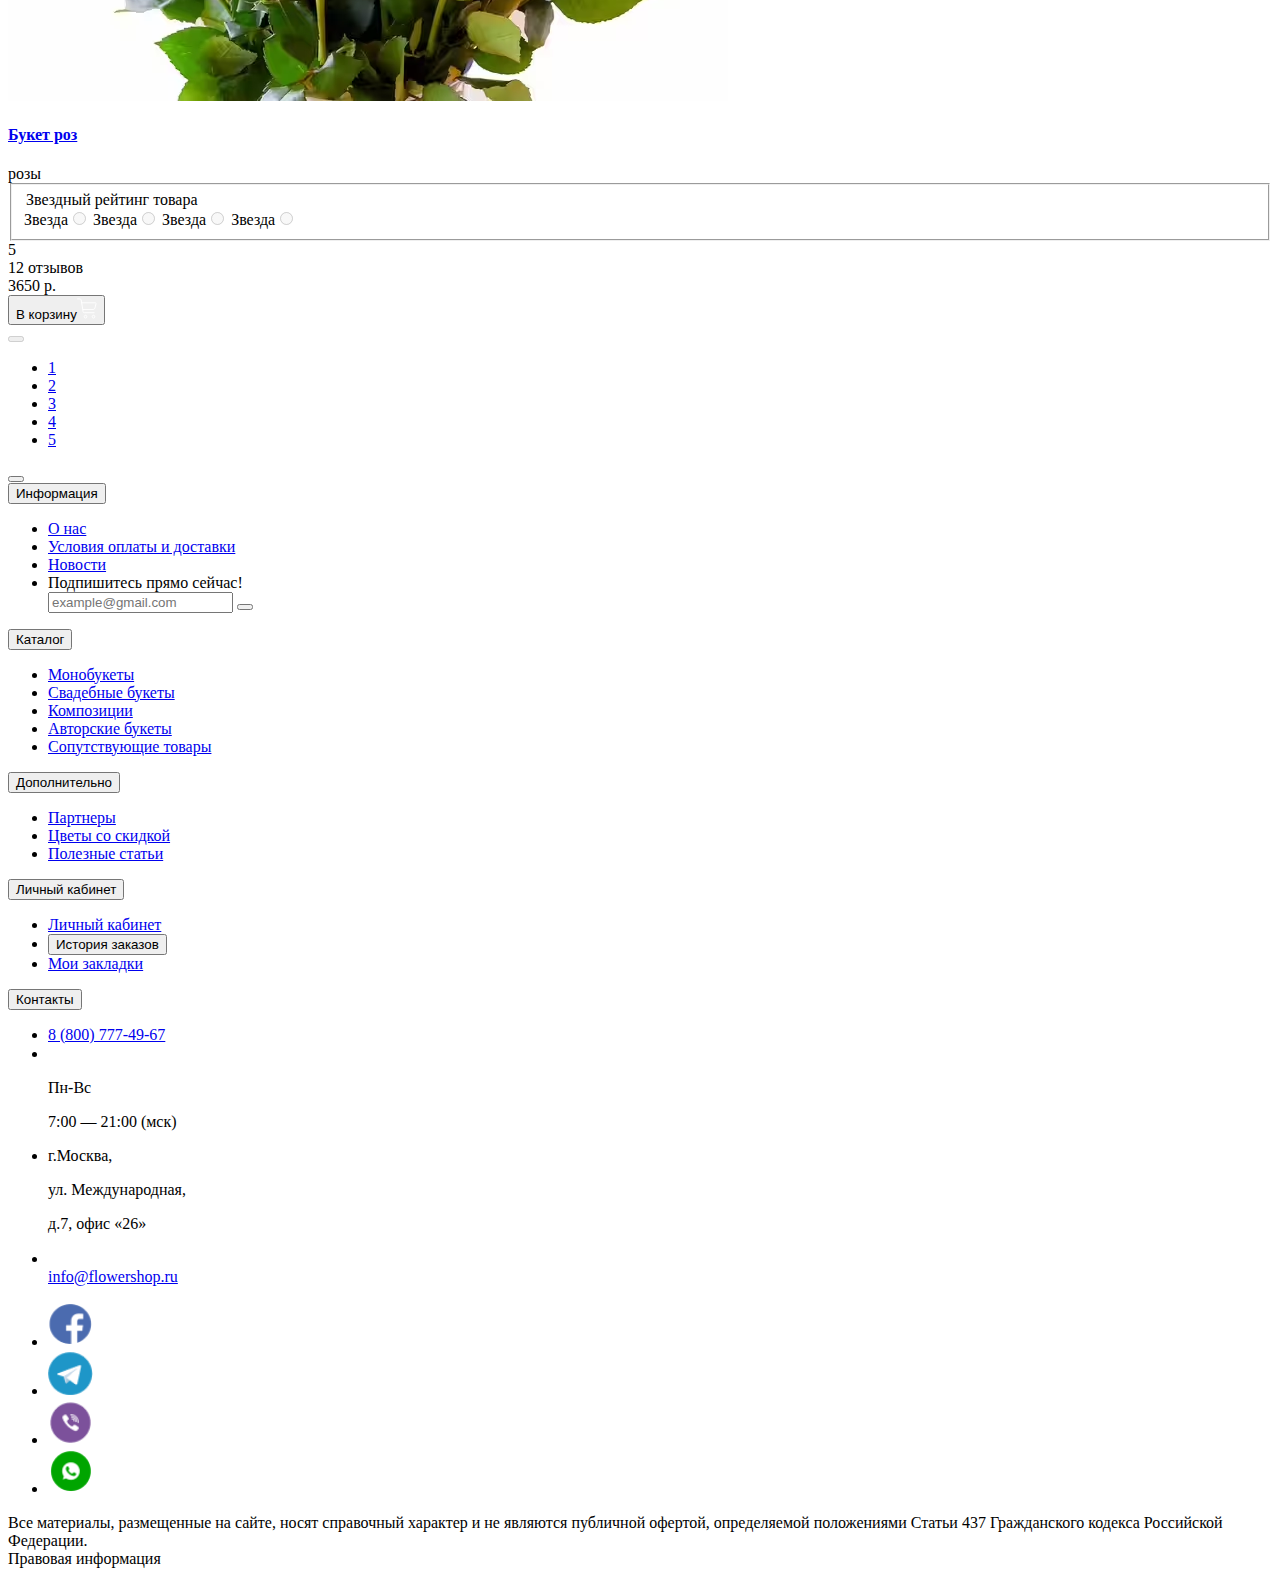
==== commit a5d9187f: "Add files via upload" ====
--- a/catalog.html
+++ b/catalog.html
@@ -5,8 +5,8 @@
     <meta http-equiv="X-UA-Compatible" content="IE=edge">
     <meta name="viewport" content="width=device-width, initial-scale=1.0">
     <meta name="description" content="Flowershop. Delivery. E-commerce">
-    <!-- <script src="https://api-maps.yandex.ru/2.1/?apikey=0401e6a7-9541-4480-8a54-eed6229743ea&lang=ru_RU&_v=20231212122430"></script> -->
-    <link rel="stylesheet" href="css/style.min.css?_v=20231212122430">
+    <!-- <script src="https://api-maps.yandex.ru/2.1/?apikey=0401e6a7-9541-4480-8a54-eed6229743ea&lang=ru_RU&_v=20231214200417"></script> -->
+    <link rel="stylesheet" href="css/style.min.css?_v=20231214200417">
     <title>Каталог</title>
 </head>
   <body>
@@ -24,7 +24,7 @@
                     <li class="menu-top-header__item"><a href="#contacts" class="menu-top-header__link"><span>Контакты</span></a></li>
                 </ul>
             </nav>
-            <button data-popup="#login" class="top-header__user _icon-user popup-link"><span>Личный кабинет</span></button>
+            <button data-popup="#login" class="top-header__user _icon-user popup-link" aria-label="Войти в личный кабинет"><span>Личный кабинет</span></button>
 
 <div id="login" class="popup popup_login">
     <div class="popup_login__body popup__body">
@@ -49,7 +49,7 @@
 </div>
 
             <nav hidden class="menu">
-                <button type="button" class="menu__icon icon-menu"><span></span></button>
+                <button type="button" class="menu__icon icon-menu" aria-label="Кнопка открытия меню"><span></span></button>
                 <div class="menu__body"></div>
             </nav>
         </div>
@@ -58,7 +58,7 @@
     <div class="header__body body-header">
         <div class="body-header__container">
             <a href="index.html" class="body-header__logo">
-                <img class="body-header__logo-img" src="img/icons/logo.svg" alt="logo">
+                <img class="body-header__logo-img" src="img/icons/logo.svg" alt="logo" width="140" height="77">
             </a>
             <div data-da="catalog-header__container,0,479.98" class="body-header__search">
                 <form action="#" class="search-header">
@@ -71,8 +71,8 @@
                 <div data-da="top-header__container,0,991.98" class="actions-header__phones phones-header">
                     <div data-spollers class="phones-header__items">
                         <div class="phones-header__item">
-                            <a href="tel:88007774967" class="phones-header__phone"><span>8-800-777-49-67</span></a>
-                            <button type="button" data-spoller class="phones-header__arrow _icon-arrowdown" aria-label="Phones-list"></button>
+                            <a href="tel:88007774967" class="phones-header__phone" aria-label="Позвонить нам по номеру 8-800-777-49-67"><span>8-800-777-49-67</span></a>
+                            <button type="button" data-spoller class="phones-header__arrow _icon-arrowdown" aria-label="Открыть список номеров"></button>
                             <ul class="phones-header__list">
                                 <li><a href="tel:88007774968" class="phones-header__phone">8-800-777-49-68</a></li>
                                 <li><a href="tel:88007774969" class="phones-header__phone">8-800-777-49-69</a></li>
@@ -88,8 +88,8 @@
             <button class="popup_callback__close popup__close close-popup">Х</button>
             <div class="popup_callback__title popup__title">Заказать обратный звонок</div>
             <form>
-                <input type="text" placeholder="Ваше имя">
-                <input type="text" placeholder="Номер телефон" required="">
+                <input type="text" placeholder="Ваше имя" name="callback-name">
+                <input type="text" placeholder="Номер телефон" name="callback-phone" required="">
                 <button class="popup_callback__button popup__button button" type="submit">Отправить</button>
             </form>
             <p>Нажимая на кнопку «Отправить», вы принимаете <a href="#!" class="popup_callback__link popup__link">соглашение на обработку персональных данных.</a></p>
@@ -103,8 +103,8 @@
                 <div data-da="top-header__container,2,991.98">
                     <a href="#!"  data-popup="#cart" class="actions-header__cart cart-header popup-link">
                         <div class="cart-header__icon _icon-cart">
-                            <img class="cart-header__icon-black" src="img/icons/cart-black.svg" alt="cart">
-                            <img class="cart-header__icon-white" src="img/icons/cart-white.svg" alt="cart">
+                            <img class="cart-header__icon-black" src="img/icons/cart-black.svg" alt="cart" width="32" height="34">
+                            <img class="cart-header__icon-white" src="img/icons/cart-white.svg" alt="cart" width="32" height="34">
                             <span>0</span>
                         </div>
                         <div class="cart-header__body">
@@ -204,7 +204,7 @@
         <div class="catalog-header__container">
             <nav class="catalog-header__menu menu-catalog">
                 <button type="button" class="menu-catalog__back">
-                    <img src="img/icons/arrow-left.svg" alt="arrow-left">Назад
+                    <img src="img/icons/arrow-left.svg" alt="arrow-left" width="20" height="20">Назад
                 </button>
                 <ul class="menu-catalog__list">
                     <li class="menu-catalog__item"><button data-parent="1" class="menu-catalog__link">Монобукеты</button></li>
@@ -215,7 +215,7 @@
                 </ul>
                 <div class="menu-catalog__sub-menu sub-menu-catalog">
                     <button type="button" class="sub-menu-catalog__back">
-                        <img src="img/icons/arrow-left.svg" alt="arrow-left">Назад
+                        <img src="img/icons/arrow-left.svg" alt="arrow-left" width="20" height="20">Назад
                     </button>
                     <div class="sub-menu-catalog__container">
                         <div hidden data-submenu="1" class="sub-menu-catalog__block">
@@ -336,8 +336,10 @@
                                 <button type="button" data-spoller class="price-filter__title _active _icon-arrowdown">Цена</button>
                                 <div data-range class="price-filter__body">
                                     <div class="price-filter__inputs">
-                                        <input data-range-from="0" autocomplete="off" type="text" value="100" name="form[]"  class="price-filter__input">
-                                        <input data-range-to="15000" autocomplete="off" type="text" value="15000" name="form[]" class="price-filter__input">
+                                        <label class="sr-only">Минимальная стоимость
+                                            <input data-range-from="0" autocomplete="off" type="text" value="100" name="form[]"  class="price-filter__input">
+                                        </label> Максимальная стоимость
+                                        <label class="sr-only"><input data-range-to="15000" autocomplete="off" type="text" value="15000" name="form[]" class="price-filter__input"></label>
                                     </div>
                                     <div data-range-item class="price-filter__range"></div>
                                 </div>
@@ -768,8 +770,10 @@
                                             </li>
                                             <li class="menu-footer__item">
                                                 <div class="menu-footer__item-block">
-                                                    <img class="menu-footer__item-img" src="img/icons/clock.svg" alt="clock">
-                                                    <p>Пн-Вс</p>
+                                                    <div class="menu-footer__item-img">
+                                                        <img src="img/icons/clock.svg" alt="clock" width="15" height="15">
+                                                    </div>
+                                                    <p>Пн-Вс </p>
                                                     <p>7:00 — 21:00 (мск)</p>
                                                 </div>
                                             </li>
@@ -782,7 +786,9 @@
                                             </li>
                                             <li class="menu-footer__item">
                                                 <a href="mailto:info@flowershop.ru" class="menu-footer__link">
-                                                    <img class="menu-footer__item-img" src="img/icons/mail.svg" alt="mail">
+                                                    <div class="menu-footer__item-img">
+                                                        <img class="menu-footer__item-img" src="img/icons/mail.svg" alt="mail" width="15" height="15">
+                                                    </div>
                                                     info@flowershop.ru
                                                 </a>
                                             </li>
@@ -791,22 +797,22 @@
                                     <ul class="social-footer">
                                         <li class="social-footer__item">
                                             <a href="http://facebook.com" class="social-footer__link">
-                                                <img src="img/icons/facebook.png" alt="facebook-icon">
+                                                <img src="img/icons/facebook.png" alt="facebook-icon" width="45" height="45">
                                             </a>
                                         </li>
                                         <li class="social-footer__item">
                                             <a href="http://telegram.org" class="social-footer__link">
-                                                <img src="img/icons/telegram.png" alt="telegram-icon">
+                                                <img src="img/icons/telegram.png" alt="telegram-icon" width="45" height="45">
                                             </a>
                                         </li>
                                         <li class="social-footer__item">
                                             <a href="http://viber.com" class="social-footer__link">
-                                                <img src="img/icons/viber.png" alt="viber-icon">
+                                                <img src="img/icons/viber.png" alt="viber-icon" width="45" height="45">
                                             </a>
                                         </li>
                                         <li class="social-footer__item">
                                             <a href="http://whatsapp.com" class="social-footer__link">
-                                                <img src="img/icons/whatsapp.png" alt="whatsapp-icon">
+                                                <img src="img/icons/whatsapp.png" alt="whatsapp-icon" width="45" height="45">
                                             </a>
                                         </li>
                                     </ul>
@@ -815,7 +821,7 @@
                         </div>
                     </div>
                     <div class="body-footer__item item-footer">
-                        <div id="map" class="body-footer__map" title="map" data-iframe="https://yandex.ru/map-widget/v1/?ll=37.682803%2C55.745802&mode=usermaps&source=constructorStatic&um=constructor%3A2777a2106065fe2d7f05f52150582ee89211c69ce183021412bf9504910e6661&z=17" frameborder="1" allowfullscreen="true" style="position:relative;"></div>
+                        <div id="map" class="body-footer__map" data-iframe="https://yandex.ru/map-widget/v1/?ll=37.682803%2C55.745802&mode=usermaps&source=constructorStatic&um=constructor%3A2777a2106065fe2d7f05f52150582ee89211c69ce183021412bf9504910e6661&z=17" frameborder="1" allowfullscreen="true" style="position:relative;"></div>
 
                         <!-- <div id="map" class="body-footer__map map" style="position:relative;overflow:hidden;">                            
                             <iframe src="https://yandex.ru/map-widget/v1/?ll=37.682803%2C55.745802&mode=usermaps&source=constructorStatic&um=constructor%3A2777a2106065fe2d7f05f52150582ee89211c69ce183021412bf9504910e6661&z=17" frameborder="1" allowfullscreen="true" loading="lazy" style="position:relative;"></iframe>
@@ -882,6 +888,6 @@
     </div>
 </footer>
     </div>
-    <script src="js/app.min.js?_v=20231212122430"></script>
+    <script src="js/app.min.js?_v=20231214200417"></script>
   </body>
 </html>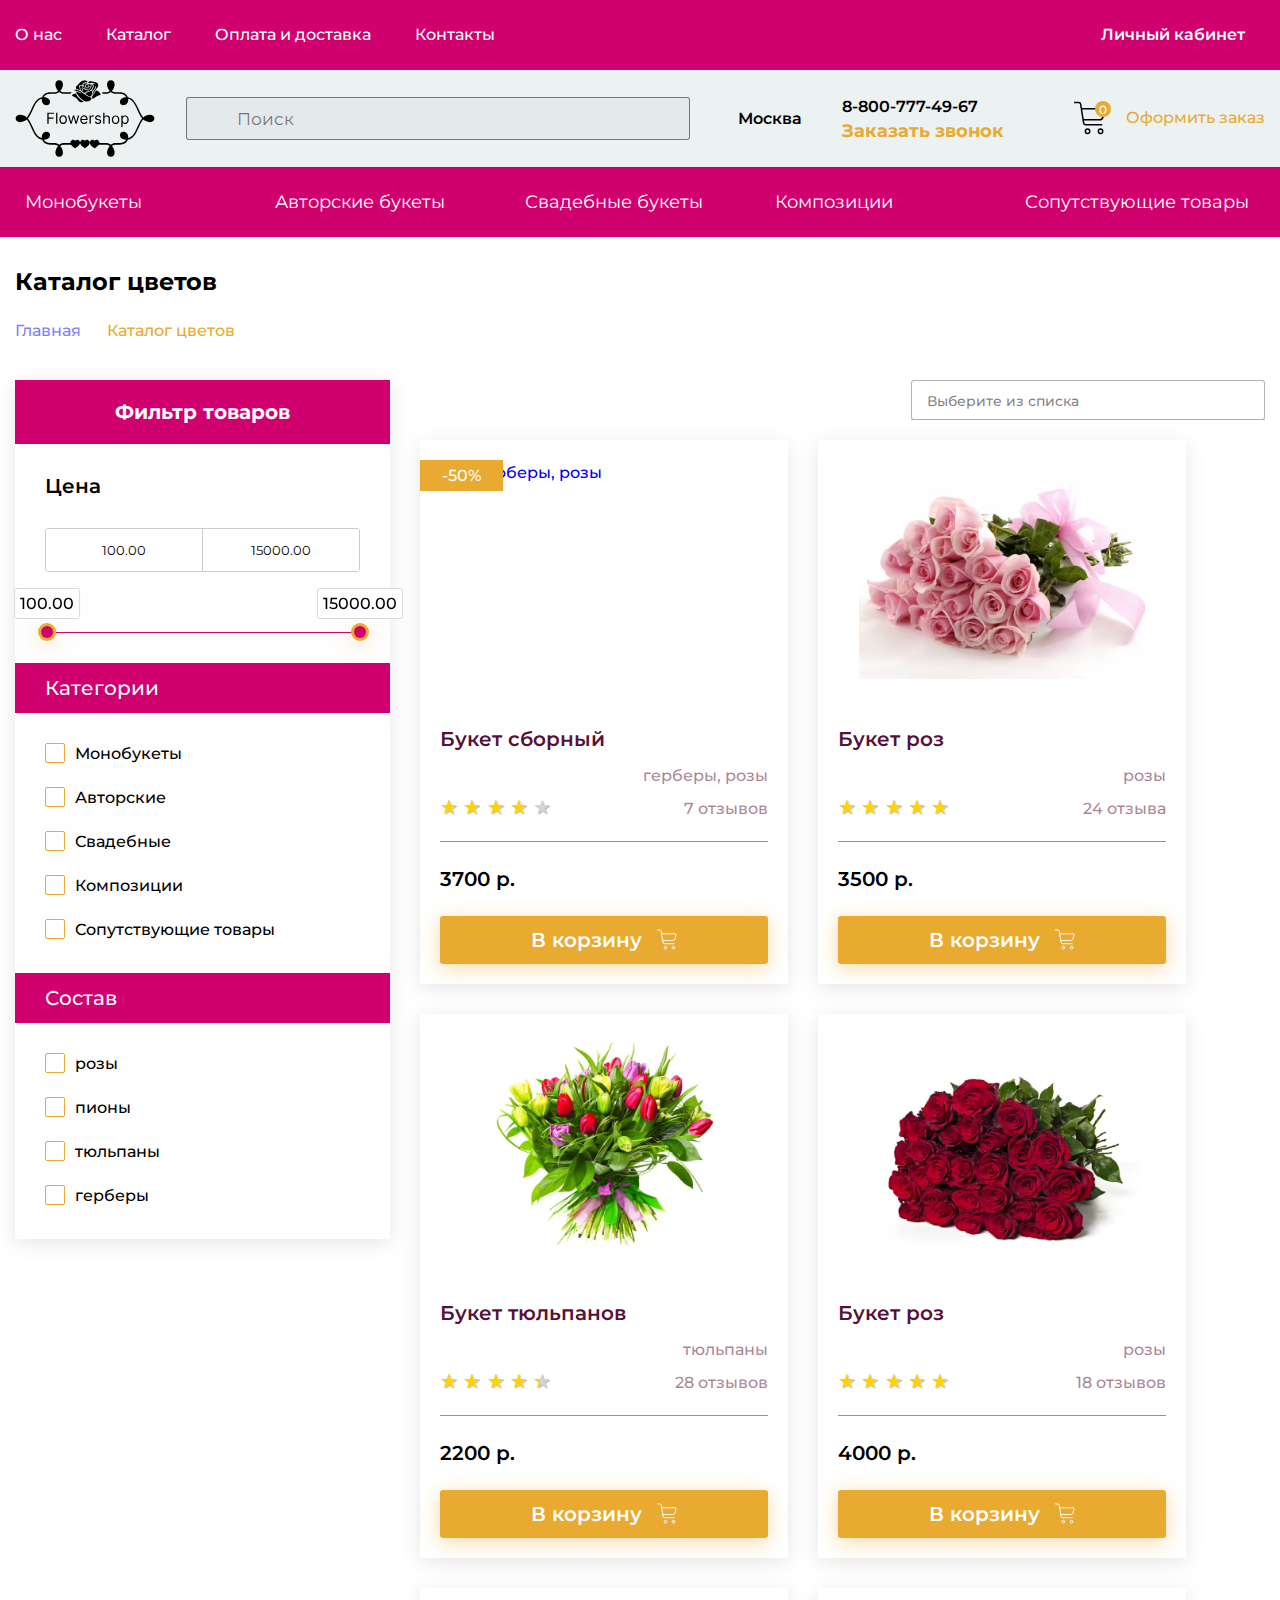
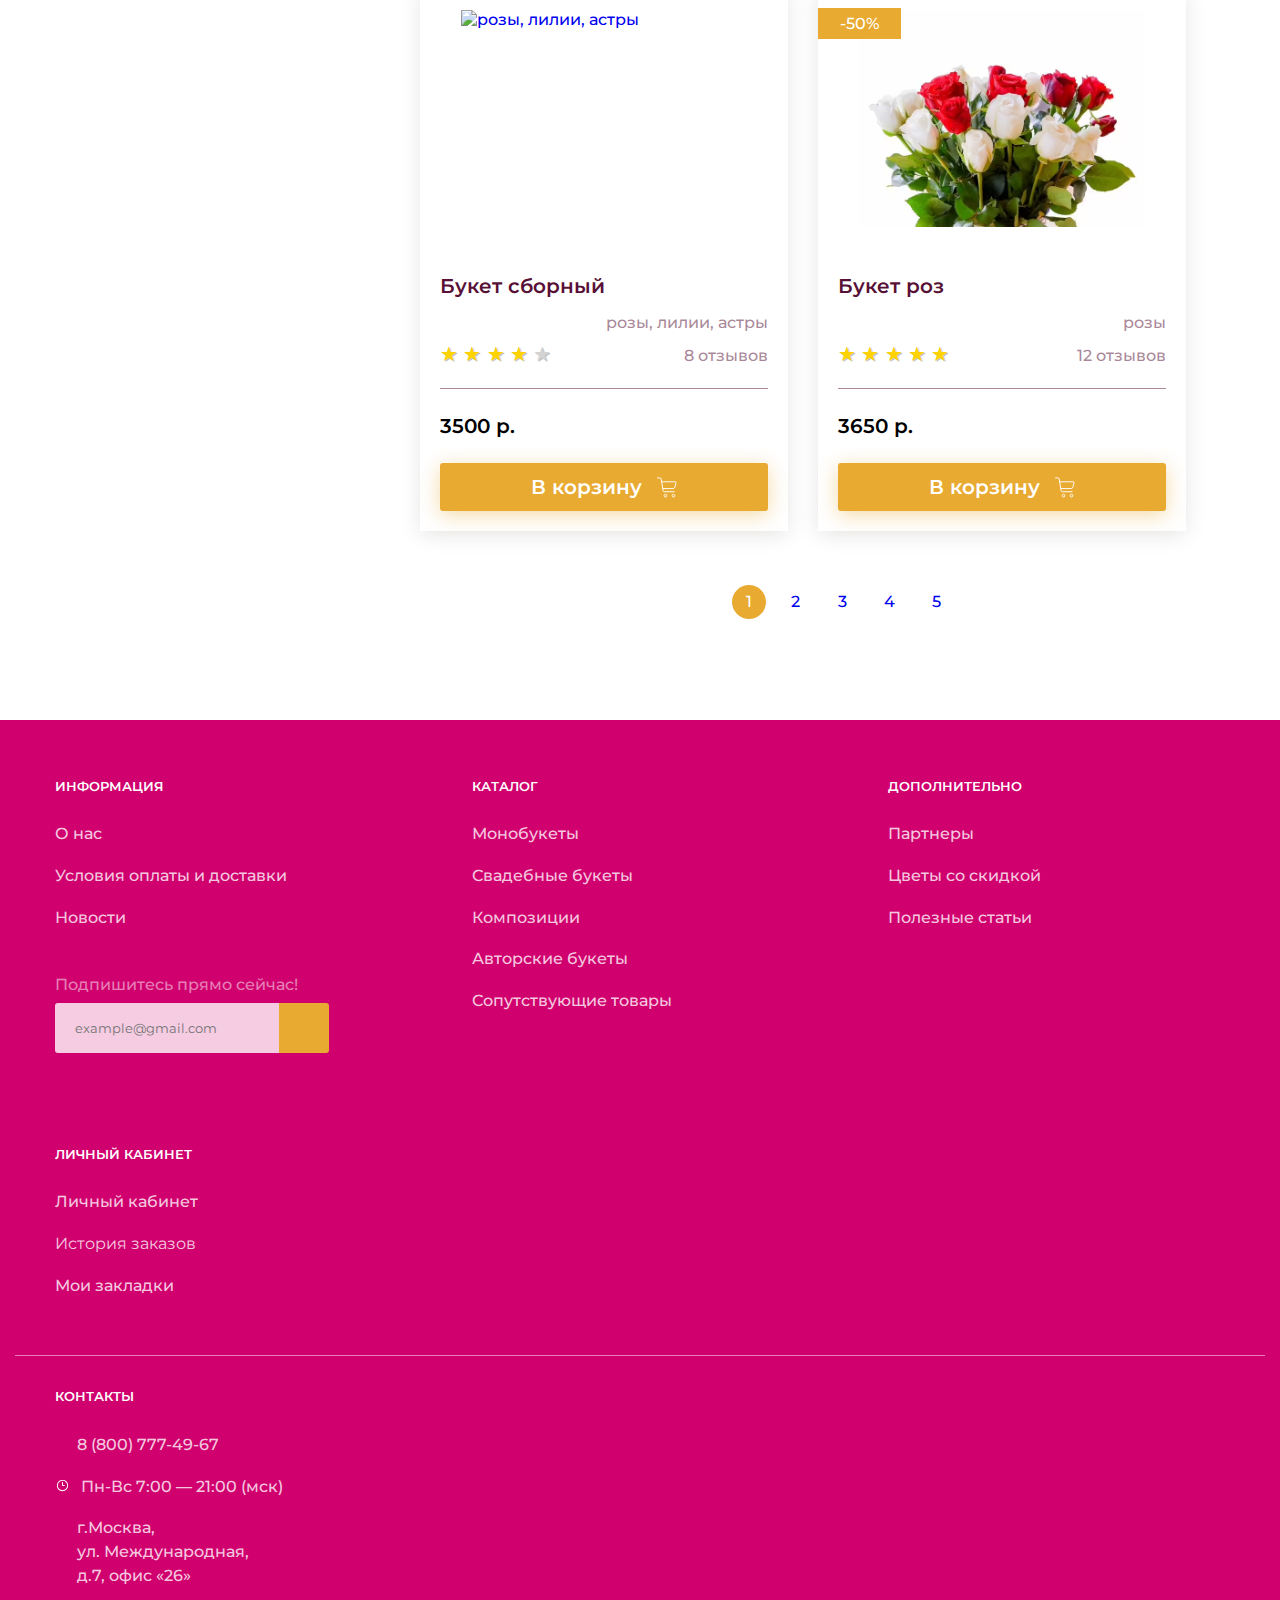
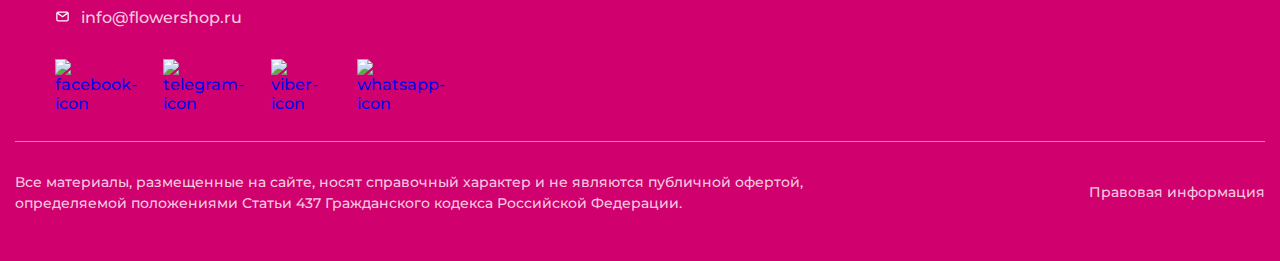
==== commit e68f846e: "Add files via upload" ====
--- a/catalog.html
+++ b/catalog.html
@@ -5,8 +5,11 @@
     <meta http-equiv="X-UA-Compatible" content="IE=edge">
     <meta name="viewport" content="width=device-width, initial-scale=1.0">
     <meta name="description" content="Flowershop. Delivery. E-commerce">
-    <!-- <script src="https://api-maps.yandex.ru/2.1/?apikey=0401e6a7-9541-4480-8a54-eed6229743ea&lang=ru_RU&_v=20231214200417"></script> -->
-    <link rel="stylesheet" href="css/style.min.css?_v=20231214200417">
+    <!-- <script src="https://api-maps.yandex.ru/2.1/?apikey=0401e6a7-9541-4480-8a54-eed6229743ea&lang=ru_RU&_v=20240110151427"></script> -->
+    <link rel="preconnect" href="https://fonts.googleapis.com">
+    <link rel="preconnect" href="https://fonts.gstatic.com" crossorigin>
+    <link href="https://fonts.googleapis.com/css2?family=Montserrat:wght@400;500;600;700&display=swap&_v=20240110151427" rel="stylesheet">
+    <link rel="stylesheet" href="css/style.min.css?_v=20240110151427">
     <title>Каталог</title>
 </head>
   <body>
@@ -17,9 +20,9 @@
         <div class="top-header__container">
             <nav class="top-header__menu menu-top-header">
                 <ul data-da="menu__body,0,991.98" class="menu-top-header__list">
-                    <li class="menu-top-header__item"><a href="#about" class="menu-top-header__link"><span>О нас</span></a></li>
+                    <li class="menu-top-header__item"><a href="index.html#about" class="menu-top-header__link"><span>О нас</span></a></li>
                     <li class="menu-top-header__item menu-top-header__item_catalog"><a href="catalog.html"  class="menu-top-header__link menu-top-header__link_catalog _icon-arrowdown"><span>Каталог</span></a></li>
-                    <li class="menu-top-header__item"><a href="#payment" class="menu-top-header__link"><span>Оплата и доставка</span></a></li>
+                    <li class="menu-top-header__item"><a href="index.html#payment" class="menu-top-header__link"><span>Оплата и доставка</span></a></li>
                     <!-- <li class="menu-top-header__item"><a href="catalog.html" class="menu-top-header__link"><span>Каталог</span></a></li> -->
                     <li class="menu-top-header__item"><a href="#contacts" class="menu-top-header__link"><span>Контакты</span></a></li>
                 </ul>
@@ -67,7 +70,7 @@
                 </form>
             </div>
             <div class="body-header__actions actions-header">
-                <a href="#contacts" data-scroll="contacts" class="actions-header__location _icon-location"><span>Москва</span></a>
+                <a href="#contacts" class="actions-header__location _icon-location"><span>Москва</span></a>
                 <div data-da="top-header__container,0,991.98" class="actions-header__phones phones-header">
                     <div data-spollers class="phones-header__items">
                         <div class="phones-header__item">
@@ -109,36 +112,20 @@
                         </div>
                         <div class="cart-header__body">
                             <!-- <div class="cart-header__sum">0 р.</div> -->
-                            <div href="#!" class="cart-header__link">Оформить заказ</div>
+                            <div class="cart-header__link">Оформить заказ</div>
                         </div>
                     </a>
 
 <div id="cart" class="popup popup_cart">
     <div class="popup_cart__body popup__body">
-        <div class="popup_cart__content popup__content">
+        <div class="popup_cart__content-wrapper">
             <button class="popup_cart__close popup__close close-popup">Х</button>
-            <div class="popup_cart__title popup__title">Оформление заказа</div>
-            <div class="popup_cart__block">
-                <div class="popup_cart__items">
-                    <!-- <div class="popup_cart__item">                 
-                        <div class="popup_cart__image">
-                            <img src="../img/products-images/mono/herbers.jpg" alt="">
-                        </div>
-                        <div class="popup_cart__desc">Lorem ipsum.</div>
-                        <div class="popup_cart__quantity quantity quantity-popup-cart ">
-                            <button type="button" class="quantity-popup-cart__button quantity__button quantity__button_minus" data-sign="minus">-</button>
-                            <form class="quantity-popup-cart__input quantity__input">
-                                <input  type="text" min="1" value="1">
-                            </form>                             
-                            <button type="button" class="quantity-popup-cart__button quantity__button quantity__button_plus" data-sign="plus">+</button> 
-                        </div>
-                        <div class="popup_cart__sum-block">
-                            <div class="popup_cart__sum">4499.00<span>p.</span></div>
-                        </div>                      
-                        <buttom class="popup_cart__remove">x</buttom>  
-                    </div>
-                    
-                    <div class="popup_cart__item">                     
+            <div class="popup_cart__content popup__content">
+
+                <div class="popup_cart__title popup__title">Оформление заказа</div>
+                <div class="popup_cart__block">
+                    <div class="popup_cart__items">
+                        <!-- <div class="popup_cart__item">                 
                             <div class="popup_cart__image">
                                 <img src="../img/products-images/mono/herbers.jpg" alt="">
                             </div>
@@ -151,28 +138,47 @@
                                 <button type="button" class="quantity-popup-cart__button quantity__button quantity__button_plus" data-sign="plus">+</button> 
                             </div>
                             <div class="popup_cart__sum-block">
-                                <div class="popup_cart__sum"> 4499.00 <span> p.</span></div>
-                            </div>                           
+                                <div class="popup_cart__sum">4499.00<span>p.</span></div>
+                            </div>                      
                             <buttom class="popup_cart__remove">x</buttom>  
-                        </div> -->
-                </div>
-                <div class="popup_cart__lower-part">
-                    <div class="popup_cart__delivery">
-                        <div class="popup_cart__delivery-title">Доставка</div>
-                        <div class="popup_cart__checkbox">
-                            <input id="c_10" class="checkbox__input" type="radio" value="1" name="delivery">
-                            <label for="c_10" class="checkbox__label"><span class="checkbox__text">Доставка курьером 200р.</span></label>
-                        </div>
-                        <div class="popup_cart__checkbox">
-                            <input id="c_11" checked class="checkbox__input" type="radio" value="2" name="delivery">
-                            <label for="c_11" class="checkbox__label"><span class="checkbox__text">Самовывоз</span></label>
-                        </div>
-                    </div>
-                    <div class="popup_cart__total">Итого: <span></span></div>
-                    <button type="button" class="popup_cart__button button">Оформить заказ</button>
-                </div>
+                        </div>
+                        
+                        <div class="popup_cart__item">                     
+                                <div class="popup_cart__image">
+                                    <img src="../img/products-images/mono/herbers.jpg" alt="">
+                                </div>
+                                <div class="popup_cart__desc">Lorem ipsum.</div>
+                                <div class="popup_cart__quantity quantity quantity-popup-cart ">
+                                    <button type="button" class="quantity-popup-cart__button quantity__button quantity__button_minus" data-sign="minus">-</button>
+                                    <form class="quantity-popup-cart__input quantity__input">
+                                        <input  type="text" min="1" value="1">
+                                    </form>                             
+                                    <button type="button" class="quantity-popup-cart__button quantity__button quantity__button_plus" data-sign="plus">+</button> 
+                                </div>
+                                <div class="popup_cart__sum-block">
+                                    <div class="popup_cart__sum"> 4499.00 <span> p.</span></div>
+                                </div>                           
+                                <buttom class="popup_cart__remove">x</buttom>  
+                            </div> -->
+                    </div>
+                    <div class="popup_cart__lower-part">
+                        <div class="popup_cart__delivery">
+                            <div class="popup_cart__delivery-title">Доставка</div>
+                            <div class="popup_cart__checkbox">
+                                <input id="c_10" class="checkbox__input" type="radio" value="1" name="delivery">
+                                <label for="c_10" class="checkbox__label"><span class="checkbox__text">Доставка курьером 200р.</span></label>
+                            </div>
+                            <div class="popup_cart__checkbox">
+                                <input id="c_11" checked class="checkbox__input" type="radio" value="2" name="delivery">
+                                <label for="c_11" class="checkbox__label"><span class="checkbox__text">Самовывоз</span></label>
+                            </div>
+                        </div>
+                        <div class="popup_cart__total">Итого: <span></span></div>
+                        <button type="button" class="popup_cart__button button">Оформить заказ</button>
+                    </div>
+                </div>
+
             </div>
-
         </div>
     </div>
 </div>
@@ -199,6 +205,116 @@
             </div>
         </div>
     </div>
+
+    <!-- <div class="header__catalog catalog-header">
+        <div class="catalog-header__container">
+            <nav class="catalog-header__menu menu-catalog">
+                <button type="button" class="menu-catalog__back">
+                    <img src="img/icons/arrow-left.svg" alt="arrow-left" width="20" height="20">Назад
+                </button>
+                <ul class="menu-catalog__list">
+                    <li class="menu-catalog__item"><button data-parent="1" class="menu-catalog__link">Монобукеты</button></li>
+                    <li class="menu-catalog__item"><button data-parent="2" class="menu-catalog__link">Авторские букеты</button></li>
+                    <li class="menu-catalog__item"><button data-parent="3" class="menu-catalog__link">Свадебные букеты</button></li>
+                    <li class="menu-catalog__item"><button data-parent="4" class="menu-catalog__link">Композиции</button></li>
+                    <li class="menu-catalog__item"><button data-parent="5" class="menu-catalog__link">Сопутствующие товары</button></li>
+                </ul>
+                <div class="menu-catalog__sub-menu sub-menu-catalog">
+                    <button type="button" class="sub-menu-catalog__back">
+                        <img src="img/icons/arrow-left.svg" alt="arrow-left" width="20" height="20">Назад
+                    </button>
+                    
+                    <div class="sub-menu-catalog__container">
+                        <div hidden data-submenu="1" class="sub-menu-catalog__block">                              
+                            <div class="sub-menu-catalog__category">
+                                <a href="catalog.html" class="sub-menu-catalog__link-category">Розы</a>
+                            </div>                                
+                            <div class="sub-menu-catalog__category">
+                                <a href="catalog.html" class="sub-menu-catalog__link-category">Гортензии</a>
+                            </div>
+                            <div class="sub-menu-catalog__category">
+                                <a href="catalog.html" class="sub-menu-catalog__link-category">Тюльпаны</a>
+                            </div>
+                            <div class="sub-menu-catalog__category">
+                                <a href="catalog.html" class="sub-menu-catalog__link-category">Лилии</a>
+                            </div> 
+                            <div class="sub-menu-catalog__category">
+                                <a href="catalog.html" class="sub-menu-catalog__link-category">Хризантемы</a>
+                            </div> 
+                            <div class="sub-menu-catalog__category">
+                                <a href="catalog.html" class="sub-menu-catalog__link-category">Пионы</a>
+                            </div> 
+                            <div class="sub-menu-catalog__category">
+                                <a href="catalog.html" class="sub-menu-catalog__link-category">Подсолнухи</a>
+                            </div> 
+                            <div class="sub-menu-catalog__category">
+                                <a href="catalog.html" class="sub-menu-catalog__link-category">Орхидеи</a>
+                            </div>
+                        </div>
+
+                        <div hidden data-submenu="2" class="sub-menu-catalog__block"> 
+                            <div class="sub-menu-catalog__category">
+                                <a href="catalog.html" class="sub-menu-catalog__link-category">до 2000р.</a>
+                            </div>
+                            <div class="sub-menu-catalog__category">
+                                <a href="catalog.html" class="sub-menu-catalog__link-category">от 2000 до 4000р.</a>
+                            </div>  
+                            <div class="sub-menu-catalog__category">
+                                <a href="catalog.html" class="sub-menu-catalog__link-category">от 4000р.</a>
+                            </div>                            
+                        </div>      
+                        
+                        <div hidden data-submenu="3" class="sub-menu-catalog__block">
+                            <div class="sub-menu-catalog__category">
+                                <a href="catalog.html" class="sub-menu-catalog__link-category">Каллы</a>
+                            </div>
+                            <div class="sub-menu-catalog__category">
+                                <a href="catalog.html" class="sub-menu-catalog__link-category">Гортензии</a>
+                            </div>                            
+                            <div class="sub-menu-catalog__category">
+                                <a href="catalog.html" class="sub-menu-catalog__link-category">Лилии</a>
+                            </div> 
+                            <div class="sub-menu-catalog__category">
+                                <a href="catalog.html" class="sub-menu-catalog__link-category">Розы</a>
+                            </div>                             
+                            <div class="sub-menu-catalog__category">
+                                <a href="catalog.html" class="sub-menu-catalog__link-category">Орхидеи</a>
+                            </div> 
+                            <div class="sub-menu-catalog__category">
+                                <a href="catalog.html" class="sub-menu-catalog__link-category">Микс</a>
+                            </div>        
+                        </div>
+                        <div hidden data-submenu="4" class="sub-menu-catalog__block">                                
+                            <div class="sub-menu-catalog__category">
+                                <a href="catalog.html" class="sub-menu-catalog__link-category">В коробке</a>
+                            </div>                             
+                            <div class="sub-menu-catalog__category">
+                                <a href="catalog.html" class="sub-menu-catalog__link-category">В корзине</a>
+                            </div>                       
+                        </div>
+                        <div hidden data-submenu="5" class="sub-menu-catalog__block">
+                            <div class="sub-menu-catalog__category">
+                                <a href="catalog.html" class="sub-menu-catalog__link-category">Фруктовые наборы</a>
+                            </div>
+                            <div class="sub-menu-catalog__category">
+                                <a href="catalog.html" class="sub-menu-catalog__link-category">Открытки</a>
+                            </div> 
+                            <div class="sub-menu-catalog__category">
+                                <a href="catalog.html" class="sub-menu-catalog__link-category">Мягкие игрушки</a>
+                            </div>
+                            <div class="sub-menu-catalog__category">
+                                <a href="catalog.html" class="sub-menu-catalog__link-category">Сладкие подарки</a>
+                            </div> 
+                            <div class="sub-menu-catalog__category">
+                                <a href="catalog.html" class="sub-menu-catalog__link-category">Воздушные шары</a>
+                            </div>                                 
+                        </div> 
+                    </div>                  
+
+                </div> 
+            </nav>
+        </div>
+    </div> -->
 
     <div class="header__catalog catalog-header">
         <div class="catalog-header__container">
@@ -217,6 +333,7 @@
                     <button type="button" class="sub-menu-catalog__back">
                         <img src="img/icons/arrow-left.svg" alt="arrow-left" width="20" height="20">Назад
                     </button>
+
                     <div class="sub-menu-catalog__container">
                         <div hidden data-submenu="1" class="sub-menu-catalog__block">
                             <div class="sub-menu-catalog__category">
@@ -244,6 +361,7 @@
                                 <a href="catalog.html" class="sub-menu-catalog__link-category">Орхидеи</a>
                             </div>
                         </div>
+
                         <div hidden data-submenu="2" class="sub-menu-catalog__block">
                             <div class="sub-menu-catalog__category">
                                 <a href="catalog.html" class="sub-menu-catalog__link-category">до 2000р.</a>
@@ -254,8 +372,8 @@
                             <div class="sub-menu-catalog__category">
                                 <a href="catalog.html" class="sub-menu-catalog__link-category">от 4000р.</a>
                             </div>
-
-                        </div>
+                        </div>
+
                         <div hidden data-submenu="3" class="sub-menu-catalog__block">
                             <div class="sub-menu-catalog__category">
                                 <a href="catalog.html" class="sub-menu-catalog__link-category">Каллы</a>
@@ -275,7 +393,6 @@
                             <div class="sub-menu-catalog__category">
                                 <a href="catalog.html" class="sub-menu-catalog__link-category">Микс</a>
                             </div>
-
                         </div>
                         <div hidden data-submenu="4" class="sub-menu-catalog__block">
                             <div class="sub-menu-catalog__category">
@@ -303,11 +420,11 @@
                             </div>
                         </div>
                     </div>
+
                 </div>
             </nav>
         </div>
     </div>
-
 </header>
 
       <main class="page page_inner">
@@ -326,7 +443,7 @@
                 </nav>
             </div>
         </div>
-        <div class="catalog">
+        <div id="catalog" class="catalog">
             <div class="catalog__container">
                 <div class="catalog__body">
                     <div class="catalog__filter filter-catalog">
@@ -336,10 +453,10 @@
                                 <button type="button" data-spoller class="price-filter__title _active _icon-arrowdown">Цена</button>
                                 <div data-range class="price-filter__body">
                                     <div class="price-filter__inputs">
-                                        <label class="sr-only">Минимальная стоимость
-                                            <input data-range-from="0" autocomplete="off" type="text" value="100" name="form[]"  class="price-filter__input">
-                                        </label> Максимальная стоимость
-                                        <label class="sr-only"><input data-range-to="15000" autocomplete="off" type="text" value="15000" name="form[]" class="price-filter__input"></label>
+                                        <label for="range-from" class="sr-only">Минимальная стоимость</label>
+                                        <input id="range-from" data-range-from="0" autocomplete="off" type="text" value="100" name="form[]"  class="price-filter__input">
+                                        <label for="range-to" class="sr-only">Максимальная стоимость</label>
+                                        <input id="range-to" data-range-to="15000" autocomplete="off" type="text" value="15000" name="form[]" class="price-filter__input">
                                     </div>
                                     <div data-range-item class="price-filter__range"></div>
                                 </div>
@@ -406,24 +523,6 @@
                             </select>
                         </div>
                         <div class="catalog__products">
-
-<div id="notice" data-popup="self-closing" class="popup popup_notice">
-    <div class="popup_notice__body popup__body">
-        <div class="popup_notice__content popup__content">
-            <div class="popup_notice__title popup__title">Товар добавлен в корзину</div>
-            <div class="popup_notice__item">
-                    <div class="popup_notice__image">
-                        <!-- <img src="" alt=""> -->
-                    </div>
-                    <div class="popup_notice__text">
-                        <div class="popup_notice__title"></div>
-                        <div class="popup_notice__desc"></div>
-                    </div>
-                    <div class="popup_notice__price"></div>
-            </div>
-        </div>
-    </div>
-</div>
 
                             <!-- <article class="product-card">
                                 <div class="product-card__sale">-50%</div>
@@ -660,10 +759,10 @@
                                 <nav class="menu-footer">
                                     <ul class="menu-footer__list">
                                         <li class="menu-footer__item">
-                                            <a href="#!" class="menu-footer__link" data-scroll="about">О нас</a>
-                                        </li>
-                                        <li class="menu-footer__item">
-                                            <a href="#!" class="menu-footer__link" data-scroll="payment">Условия оплаты и доставки</a>
+                                            <a href="index.html#about" class="menu-footer__link">О нас</a>
+                                        </li>
+                                        <li class="menu-footer__item">
+                                            <a href="index.html#payment" class="menu-footer__link">Условия оплаты и доставки</a>
                                         </li>
                                         <li class="menu-footer__item">
                                             <a href="#!" class="menu-footer__link">Новости</a>
@@ -797,22 +896,22 @@
                                     <ul class="social-footer">
                                         <li class="social-footer__item">
                                             <a href="http://facebook.com" class="social-footer__link">
-                                                <img src="img/icons/facebook.png" alt="facebook-icon" width="45" height="45">
+                                                <img src="img/icons/facebook.svg" alt="facebook-icon" width="45" height="45">
                                             </a>
                                         </li>
                                         <li class="social-footer__item">
                                             <a href="http://telegram.org" class="social-footer__link">
-                                                <img src="img/icons/telegram.png" alt="telegram-icon" width="45" height="45">
+                                                <img src="img/icons/telegram.svg" alt="telegram-icon" width="45" height="45">
                                             </a>
                                         </li>
                                         <li class="social-footer__item">
                                             <a href="http://viber.com" class="social-footer__link">
-                                                <img src="img/icons/viber.png" alt="viber-icon" width="45" height="45">
+                                                <img src="img/icons/viber.svg" alt="viber-icon" width="45" height="45">
                                             </a>
                                         </li>
                                         <li class="social-footer__item">
                                             <a href="http://whatsapp.com" class="social-footer__link">
-                                                <img src="img/icons/whatsapp.png" alt="whatsapp-icon" width="45" height="45">
+                                                <img src="img/icons/whatsapp.svg" alt="whatsapp-icon" width="45" height="45">
                                             </a>
                                         </li>
                                     </ul>
@@ -821,12 +920,7 @@
                         </div>
                     </div>
                     <div class="body-footer__item item-footer">
-                        <div id="map" class="body-footer__map" data-iframe="https://yandex.ru/map-widget/v1/?ll=37.682803%2C55.745802&mode=usermaps&source=constructorStatic&um=constructor%3A2777a2106065fe2d7f05f52150582ee89211c69ce183021412bf9504910e6661&z=17" frameborder="1" allowfullscreen="true" style="position:relative;"></div>
-
-                        <!-- <div id="map" class="body-footer__map map" style="position:relative;overflow:hidden;">                            
-                            <iframe src="https://yandex.ru/map-widget/v1/?ll=37.682803%2C55.745802&mode=usermaps&source=constructorStatic&um=constructor%3A2777a2106065fe2d7f05f52150582ee89211c69ce183021412bf9504910e6661&z=17" frameborder="1" allowfullscreen="true" loading="lazy" style="position:relative;"></iframe>
-                            
-                        </div>                        -->
+                        <div id="map" class="body-footer__map" data-iframe="https://yandex.ru/map-widget/v1/?ll=37.682803%2C55.745802&mode=usermaps&source=constructorStatic&um=constructor%3A2777a2106065fe2d7f05f52150582ee89211c69ce183021412bf9504910e6661&z=17"></div>
                     </div>
 
                     <!-- <div class="body-footer__item item-footer">
@@ -887,7 +981,13 @@
         </div>
     </div>
 </footer>
+
+      <button  type="button" class="up-btn up-btn_hidden" aria-label="Прокрутить в начало страницы">
+    <div class="up-btn__arrow">
+        <span></span>
     </div>
-    <script src="js/app.min.js?_v=20231214200417"></script>
+</button>
+    </div>
+    <script src="js/app.min.js?_v=20240110151427"></script>
   </body>
 </html>--- a/css/style.min.css
+++ b/css/style.min.css
@@ -0,0 +1 @@
+@charset "UTF-8";@font-face{font-family:icons;font-display:swap;src:url(../fonts/icons.woff2) format("woff2"),url(../fonts/icons.woff) format("woff");font-weight:400;font-style:normal}._init .sidebar__title::after,._init .spoller-item-footer__title::after,.breadcrumbs__link::after,.menu-catalog__link[data-parent]::before,.phones-header__phone::before,.products-slider__more::after,.select__button::after,.select_control .select__button::after,.select_quantity .select__button::after,[class*=_icon-]:before{font-family:icons;font-style:normal;font-weight:400;font-variant:normal;text-transform:none;line-height:1;-webkit-font-smoothing:antialiased;-moz-osx-font-smoothing:grayscale}[class*=_icon-]:before{display:block}._icon-arrowdown:before,.menu-catalog__link[data-parent]:before{content:"\e900"}._icon-arrowup:before{content:"\e901"}._icon-compare:before{content:"\e904"}._icon-favourite:before{content:"\e906"}._icon-location:before{content:"\e907"}._icon-map:before{content:"\e908"}._icon-phone:before,.phones-header__phone:before{content:"\e909"}._icon-search:before{content:"\e90b"}._icon-user:before{content:"\e90c"}*,::after,::before{padding:0;margin:0;border:0;-webkit-box-sizing:border-box;box-sizing:border-box}a,a:visited{text-decoration:none}a:hover{text-decoration:none}aside,footer,header,main,nav,section{display:block}button,input,textarea{font-family:inherit}input::-ms-clear{display:none}button,input[type=submit]{background:0 0;color:inherit;cursor:pointer}button::-moz-focus-inner{padding:0;border:0}li,ol,ul{list-style:none}input[type=number]::-webkit-inner-spin-button,input[type=number]::-webkit-outer-spin-button{-webkit-appearance:none;appearance:none}input[type=number],input[type=number]:focus,input[type=number]:hover{-webkit-appearance:textfield;-moz-appearance:textfield;appearance:textfield}img{vertical-align:top}h1,h2,h3,h4,h5,h6{font-weight:inherit;font-size:inherit}body.lock{overflow:hidden}.popup{position:fixed;z-index:15;width:100%;height:100%;background-color:rgba(0,0,0,.5);top:0;left:0;-webkit-transition:all .3s ease-in;-o-transition:all .3s ease-in;transition:all .3s ease-in;opacity:0;visibility:hidden;overflow-y:auto;overflow-x:hidden}.popup.open{opacity:1;visibility:visible}.popup.open .popup__content{-webkit-transform:scale(1);-ms-transform:scale(1);transform:scale(1);opacity:1}.popup__body{min-height:100%;display:-webkit-box;display:-ms-flexbox;display:flex;-webkit-box-align:center;-ms-flex-align:center;align-items:center;-webkit-box-pack:center;-ms-flex-pack:center;justify-content:center}.popup__content{background-color:#fff;color:#000;-webkit-box-shadow:0 0 20px 5px rgba(87,16,54,.3);box-shadow:0 0 20px 5px rgba(87,16,54,.3);padding:3.125rem 1.875rem 1.875rem 1.875rem;border-radius:.625rem;position:relative;-webkit-transition:all .3s ease-in;-o-transition:all .3s ease-in;transition:all .3s ease-in;opacity:0;-webkit-transform:scale(0);-ms-transform:scale(0);transform:scale(0)}.popup__close{position:absolute;right:1rem;top:1rem;font-size:1.3rem;color:#000;cursor:pointer}.popup__title{font-size:24px;color:#000;margin:0 0 1em 0}.popup__text{font-size:1.2rem}.popup__button{width:100%;font-size:1.25rem;font-weight:600;line-height:1.6;text-align:center;border-radius:5px;color:#fff;background-color:#e8aa31;margin-bottom:1.5em}.popup__button:active{-webkit-box-shadow:0 4px 25px rgba(163,112,11,.63);box-shadow:0 4px 25px rgba(163,112,11,.63)}.popup__link{text-decoration:underline;color:#000;font-size:16px}.popup_callback input{font-size:20px;display:block;width:100%;height:50px;padding:0 10px;border:1px solid #999}.popup_callback input:not(:last-child){margin-bottom:1em}.popup_callback input:focus{outline:1px solid #5b5b5b}.popup_callback__content{max-width:35rem}.popup_login input{margin-bottom:1em;font-size:20px;display:block;width:100%;height:50px;padding:0 10px;border:1px solid #999}.popup_login input:not(:last-child){margin-bottom:1em}.popup_login input:focus{outline:1px solid #5b5b5b}.popup_login__content{max-width:35rem}.popup_login__link{display:block;color:#000;margin-bottom:36px;font-size:16px}.popup_login__link:hover{text-decoration:underline}.popup_login__text{display:block;margin-bottom:.5em;font-size:20px}.popup_cart__content-wrapper{background-color:#fff;position:relative;padding:3.75rem .9375rem 3.125rem 1.875rem;border-radius:.3125rem}.popup_cart__content{max-width:unset;width:1000px;max-height:620px;overflow-y:auto;padding:0 .9375rem 0 0;-webkit-box-shadow:none;box-shadow:none}.popup_cart__title{text-align:center}.popup_cart__items{display:-ms-grid;display:grid;-ms-grid-columns:1fr;grid-template-columns:1fr;-ms-grid-rows:minmax(6.25rem,1fr);grid-template-rows:minmax(6.25rem,1fr);gap:.9375rem}.popup_cart__item{font-size:18px;display:-ms-grid;display:grid;-ms-grid-columns:minmax(6.25rem,2fr) 4fr 1fr 2.5fr;grid-template-columns:minmax(6.25rem,2fr) 4fr 1fr 2.5fr;gap:.625rem;position:relative;justify-items:center;-webkit-box-align:center;-ms-flex-align:center;align-items:center;border-bottom:1px solid #d6d4d4;padding:.9375rem 0}.popup_cart__image>*{max-width:100%}.popup_cart__desc{-ms-grid-column-align:start;justify-self:start;padding:0 .9375rem}.popup_cart__sum{padding-right:2.1875rem;font-size:1.125rem}.popup_cart__remove{position:absolute;width:.9375rem;height:.9375rem;top:41%;right:0;-webkit-box-pack:center;-ms-flex-pack:center;justify-content:center;-ms-flex-item-align:center;-ms-grid-row-align:center;align-self:center;font-size:1.25rem;padding:0 .9375rem;cursor:pointer;-webkit-transform:translateY(-41%);-ms-transform:translateY(-41%);transform:translateY(-41%)}.popup_cart__delivery{padding:1.875rem 1.875rem .9375rem}.popup_cart__delivery-title{font-size:1.25rem;font-style:italic;line-height:1.5;margin-bottom:1em}.popup_cart__checkbox{margin-bottom:.75em}.popup_cart__total{font-weight:700;text-align:right;font-size:21px;font-weight:700;line-height:1.5;margin-bottom:.625em}.popup_cart__button{display:block;margin:0 auto;width:15rem}.popup_cart__empty-text{font-size:20px;font-style:inherit;line-height:1.5;color:#000;text-align:center;margin-bottom:1.25em}.popup_cart__cart-icon{text-align:center;margin-bottom:1.25em}.popup_cart__cart-icon img{width:78px}.popup_cart__link{font-size:20px;font-style:inherit;line-height:1.5;color:#e8aa31;text-decoration:none}.popup_notice{background-color:rgba(0,0,0,.2)}.popup_notice__content{width:450px;padding:30px}.popup_notice__title{font-size:20px}.popup_notice__item{display:-ms-grid;display:grid;-ms-grid-columns:1fr 2fr;grid-template-columns:1fr 2fr;gap:10px;-webkit-box-align:center;-ms-flex-align:center;align-items:center}.popup_notice__image img{width:100%}.popup_notice__desc{font-size:1rem}.popup_notice__price{font-size:1rem!important;font-weight:400;-ms-grid-column:1;-ms-grid-column-span:2;grid-column:1/3;padding-left:1.25em}.tippy-box[data-animation=fade][data-state=hidden]{opacity:0}[data-tippy-root]{max-width:calc(100vw - 10px)}.tippy-box{position:relative;background-color:#333;color:#fff;border-radius:4px;font-size:14px;line-height:1.4;white-space:normal;outline:0;-webkit-transition-property:visibility,opacity,-webkit-transform;transition-property:visibility,opacity,-webkit-transform;-o-transition-property:transform,visibility,opacity;transition-property:transform,visibility,opacity;transition-property:transform,visibility,opacity,-webkit-transform}.tippy-box[data-placement^=top]>.tippy-arrow{bottom:0}.tippy-box[data-placement^=top]>.tippy-arrow:before{bottom:-7px;left:0;border-width:8px 8px 0;border-top-color:initial;-webkit-transform-origin:center top;-ms-transform-origin:center top;transform-origin:center top}.tippy-box[data-placement^=bottom]>.tippy-arrow{top:0}.tippy-box[data-placement^=bottom]>.tippy-arrow:before{top:-7px;left:0;border-width:0 8px 8px;border-bottom-color:initial;-webkit-transform-origin:center bottom;-ms-transform-origin:center bottom;transform-origin:center bottom}.tippy-box[data-placement^=left]>.tippy-arrow{right:0}.tippy-box[data-placement^=left]>.tippy-arrow:before{border-width:8px 0 8px 8px;border-left-color:initial;right:-7px;-webkit-transform-origin:center left;-ms-transform-origin:center left;transform-origin:center left}.tippy-box[data-placement^=right]>.tippy-arrow{left:0}.tippy-box[data-placement^=right]>.tippy-arrow:before{left:-7px;border-width:8px 8px 8px 0;border-right-color:initial;-webkit-transform-origin:center right;-ms-transform-origin:center right;transform-origin:center right}.tippy-box[data-inertia][data-state=visible]{-webkit-transition-timing-function:cubic-bezier(.54,1.5,.38,1.11);-o-transition-timing-function:cubic-bezier(.54,1.5,.38,1.11);transition-timing-function:cubic-bezier(.54,1.5,.38,1.11)}.tippy-arrow{width:16px;height:16px;color:#333}.tippy-arrow:before{content:"";position:absolute;border-color:transparent;border-style:solid}.tippy-content{position:relative;padding:5px 9px;z-index:1}.tippy-box[data-animation=scale][data-placement^=top]{-webkit-transform-origin:bottom;-ms-transform-origin:bottom;transform-origin:bottom}.tippy-box[data-animation=scale][data-placement^=bottom]{-webkit-transform-origin:top;-ms-transform-origin:top;transform-origin:top}.tippy-box[data-animation=scale][data-placement^=left]{-webkit-transform-origin:right;-ms-transform-origin:right;transform-origin:right}.tippy-box[data-animation=scale][data-placement^=right]{-webkit-transform-origin:left;-ms-transform-origin:left;transform-origin:left}.tippy-box[data-animation=scale][data-state=hidden]{-webkit-transform:scale(.5);-ms-transform:scale(.5);transform:scale(.5);opacity:0}.tippy-box{background-color:#fff;color:#d0006e}.tippy-box[data-placement^=top]>.tippy-arrow::before{color:#fff}@font-face{font-family:swiper-icons;src:url("data:application/font-woff;charset=utf-8;base64, [base64]//wADZ2x5ZgAAAywAAADMAAAD2MHtryVoZWFkAAABbAAAADAAAAA2E2+eoWhoZWEAAAGcAAAAHwAAACQC9gDzaG10eAAAAigAAAAZAAAArgJkABFsb2NhAAAC0AAAAFoAAABaFQAUGG1heHAAAAG8AAAAHwAAACAAcABAbmFtZQAAA/gAAAE5AAACXvFdBwlwb3N0AAAFNAAAAGIAAACE5s74hXjaY2BkYGAAYpf5Hu/j+W2+MnAzMYDAzaX6QjD6/4//Bxj5GA8AuRwMYGkAPywL13jaY2BkYGA88P8Agx4j+/8fQDYfA1AEBWgDAIB2BOoAeNpjYGRgYNBh4GdgYgABEMnIABJzYNADCQAACWgAsQB42mNgYfzCOIGBlYGB0YcxjYGBwR1Kf2WQZGhhYGBiYGVmgAFGBiQQkOaawtDAoMBQxXjg/wEGPcYDDA4wNUA2CCgwsAAAO4EL6gAAeNpj2M0gyAACqxgGNWBkZ2D4/wMA+xkDdgAAAHjaY2BgYGaAYBkGRgYQiAHyGMF8FgYHIM3DwMHABGQrMOgyWDLEM1T9/w8UBfEMgLzE////P/5//f/V/xv+r4eaAAeMbAxwIUYmIMHEgKYAYjUcsDAwsLKxc3BycfPw8jEQA/[base64]/uznmfPFBNODM2K7MTQ45YEAZqGP81AmGGcF3iPqOop0r1SPTaTbVkfUe4HXj97wYE+yNwWYxwWu4v1ugWHgo3S1XdZEVqWM7ET0cfnLGxWfkgR42o2PvWrDMBSFj/IHLaF0zKjRgdiVMwScNRAoWUoH78Y2icB/yIY09An6AH2Bdu/UB+yxopYshQiEvnvu0dURgDt8QeC8PDw7Fpji3fEA4z/PEJ6YOB5hKh4dj3EvXhxPqH/SKUY3rJ7srZ4FZnh1PMAtPhwP6fl2PMJMPDgeQ4rY8YT6Gzao0eAEA409DuggmTnFnOcSCiEiLMgxCiTI6Cq5DZUd3Qmp10vO0LaLTd2cjN4fOumlc7lUYbSQcZFkutRG7g6JKZKy0RmdLY680CDnEJ+UMkpFFe1RN7nxdVpXrC4aTtnaurOnYercZg2YVmLN/d/gczfEimrE/fs/bOuq29Zmn8tloORaXgZgGa78yO9/cnXm2BpaGvq25Dv9S4E9+5SIc9PqupJKhYFSSl47+Qcr1mYNAAAAeNptw0cKwkAAAMDZJA8Q7OUJvkLsPfZ6zFVERPy8qHh2YER+3i/BP83vIBLLySsoKimrqKqpa2hp6+jq6RsYGhmbmJqZSy0sraxtbO3sHRydnEMU4uR6yx7JJXveP7WrDycAAAAAAAH//wACeNpjYGRgYOABYhkgZgJCZgZNBkYGLQZtIJsFLMYAAAw3ALgAeNolizEKgDAQBCchRbC2sFER0YD6qVQiBCv/H9ezGI6Z5XBAw8CBK/m5iQQVauVbXLnOrMZv2oLdKFa8Pjuru2hJzGabmOSLzNMzvutpB3N42mNgZGBg4GKQYzBhYMxJLMlj4GBgAYow/P/PAJJhLM6sSoWKfWCAAwDAjgbRAAB42mNgYGBkAIIbCZo5IPrmUn0hGA0AO8EFTQAA") format("woff");font-weight:400;font-style:normal}:root{--swiper-theme-color:#007aff}.swiper,swiper-container{margin-left:auto;margin-right:auto;position:relative;overflow:hidden;list-style:none;padding:0;z-index:1;display:block}.swiper-vertical>.swiper-wrapper{-webkit-box-orient:vertical;-webkit-box-direction:normal;-ms-flex-direction:column;flex-direction:column}.swiper-wrapper{position:relative;width:100%;height:100%;z-index:1;display:-webkit-box;display:-ms-flexbox;display:flex;-webkit-transition-property:-webkit-transform;transition-property:-webkit-transform;-o-transition-property:transform;transition-property:transform;transition-property:transform,-webkit-transform;-webkit-transition-timing-function:var(--swiper-wrapper-transition-timing-function,initial);-o-transition-timing-function:var(--swiper-wrapper-transition-timing-function,initial);transition-timing-function:var(--swiper-wrapper-transition-timing-function,initial);-webkit-box-sizing:content-box;box-sizing:content-box}.swiper-android .swiper-slide,.swiper-wrapper{-webkit-transform:translate3d(0,0,0);transform:translate3d(0,0,0)}.swiper-horizontal{-ms-touch-action:pan-y;touch-action:pan-y}.swiper-vertical{-ms-touch-action:pan-x;touch-action:pan-x}.swiper-slide,swiper-slide{-ms-flex-negative:0;flex-shrink:0;width:100%;height:100%;position:relative;-webkit-transition-property:-webkit-transform;transition-property:-webkit-transform;-o-transition-property:transform;transition-property:transform;transition-property:transform,-webkit-transform;display:block}.swiper-slide-invisible-blank{visibility:hidden}.swiper-autoheight,.swiper-autoheight .swiper-slide{height:auto}.swiper-autoheight .swiper-wrapper{-webkit-box-align:start;-ms-flex-align:start;align-items:flex-start;-webkit-transition-property:height,-webkit-transform;transition-property:height,-webkit-transform;-o-transition-property:transform,height;transition-property:transform,height;transition-property:transform,height,-webkit-transform}.swiper-backface-hidden .swiper-slide{-webkit-transform:translateZ(0);transform:translateZ(0);-webkit-backface-visibility:hidden;backface-visibility:hidden}.swiper-3d.swiper-css-mode .swiper-wrapper{-webkit-perspective:1200px;perspective:1200px}.swiper-3d .swiper-wrapper{-webkit-transform-style:preserve-3d;transform-style:preserve-3d}.swiper-3d{-webkit-perspective:1200px;perspective:1200px}.swiper-3d .swiper-cube-shadow,.swiper-3d .swiper-slide,.swiper-3d .swiper-slide-shadow,.swiper-3d .swiper-slide-shadow-bottom,.swiper-3d .swiper-slide-shadow-left,.swiper-3d .swiper-slide-shadow-right,.swiper-3d .swiper-slide-shadow-top{-webkit-transform-style:preserve-3d;transform-style:preserve-3d}.swiper-3d .swiper-slide-shadow,.swiper-3d .swiper-slide-shadow-bottom,.swiper-3d .swiper-slide-shadow-left,.swiper-3d .swiper-slide-shadow-right,.swiper-3d .swiper-slide-shadow-top{position:absolute;left:0;top:0;width:100%;height:100%;pointer-events:none;z-index:10}.swiper-3d .swiper-slide-shadow{background:rgba(0,0,0,.15)}.swiper-3d .swiper-slide-shadow-left{background-image:-webkit-gradient(linear,right top,left top,from(rgba(0,0,0,.5)),to(rgba(0,0,0,0)));background-image:-o-linear-gradient(right,rgba(0,0,0,.5),rgba(0,0,0,0));background-image:linear-gradient(to left,rgba(0,0,0,.5),rgba(0,0,0,0))}.swiper-3d .swiper-slide-shadow-right{background-image:-webkit-gradient(linear,left top,right top,from(rgba(0,0,0,.5)),to(rgba(0,0,0,0)));background-image:-o-linear-gradient(left,rgba(0,0,0,.5),rgba(0,0,0,0));background-image:linear-gradient(to right,rgba(0,0,0,.5),rgba(0,0,0,0))}.swiper-3d .swiper-slide-shadow-top{background-image:-webkit-gradient(linear,left bottom,left top,from(rgba(0,0,0,.5)),to(rgba(0,0,0,0)));background-image:-o-linear-gradient(bottom,rgba(0,0,0,.5),rgba(0,0,0,0));background-image:linear-gradient(to top,rgba(0,0,0,.5),rgba(0,0,0,0))}.swiper-3d .swiper-slide-shadow-bottom{background-image:-webkit-gradient(linear,left top,left bottom,from(rgba(0,0,0,.5)),to(rgba(0,0,0,0)));background-image:-o-linear-gradient(top,rgba(0,0,0,.5),rgba(0,0,0,0));background-image:linear-gradient(to bottom,rgba(0,0,0,.5),rgba(0,0,0,0))}.swiper-css-mode>.swiper-wrapper{overflow:auto;scrollbar-width:none;-ms-overflow-style:none}.swiper-css-mode>.swiper-wrapper::-webkit-scrollbar{display:none}.swiper-css-mode>.swiper-wrapper>.swiper-slide{scroll-snap-align:start start}.swiper-horizontal.swiper-css-mode>.swiper-wrapper{-ms-scroll-snap-type:x mandatory;scroll-snap-type:x mandatory}.swiper-vertical.swiper-css-mode>.swiper-wrapper{-ms-scroll-snap-type:y mandatory;scroll-snap-type:y mandatory}.swiper-css-mode.swiper-free-mode>.swiper-wrapper{-ms-scroll-snap-type:none;scroll-snap-type:none}.swiper-css-mode.swiper-free-mode>.swiper-wrapper>.swiper-slide{scroll-snap-align:none}.swiper-centered>.swiper-wrapper::before{content:"";-ms-flex-negative:0;flex-shrink:0;-webkit-box-ordinal-group:10000;-ms-flex-order:9999;order:9999}.swiper-centered>.swiper-wrapper>.swiper-slide{scroll-snap-align:center center;scroll-snap-stop:always}.swiper-centered.swiper-horizontal>.swiper-wrapper>.swiper-slide:first-child{-webkit-margin-start:var(--swiper-centered-offset-before);margin-inline-start:var(--swiper-centered-offset-before)}.swiper-centered.swiper-horizontal>.swiper-wrapper::before{height:100%;min-height:1px;width:var(--swiper-centered-offset-after)}.swiper-centered.swiper-vertical>.swiper-wrapper>.swiper-slide:first-child{-webkit-margin-before:var(--swiper-centered-offset-before);margin-block-start:var(--swiper-centered-offset-before)}.swiper-centered.swiper-vertical>.swiper-wrapper::before{width:100%;min-width:1px;height:var(--swiper-centered-offset-after)}.swiper-lazy-preloader{width:42px;height:42px;position:absolute;left:50%;top:50%;margin-left:-21px;margin-top:-21px;z-index:10;-webkit-transform-origin:50%;-ms-transform-origin:50%;transform-origin:50%;-webkit-box-sizing:border-box;box-sizing:border-box;border:4px solid var(--swiper-preloader-color,var(--swiper-theme-color));border-radius:50%;border-top-color:transparent}.swiper-watch-progress .swiper-slide-visible .swiper-lazy-preloader,.swiper:not(.swiper-watch-progress) .swiper-lazy-preloader,swiper-container:not(.swiper-watch-progress) .swiper-lazy-preloader{-webkit-animation:swiper-preloader-spin 1s infinite linear;animation:swiper-preloader-spin 1s infinite linear}.swiper-lazy-preloader-white{--swiper-preloader-color:#fff}.swiper-lazy-preloader-black{--swiper-preloader-color:#000}@-webkit-keyframes swiper-preloader-spin{0%{-webkit-transform:rotate(0);transform:rotate(0)}100%{-webkit-transform:rotate(360deg);transform:rotate(360deg)}}@keyframes swiper-preloader-spin{0%{-webkit-transform:rotate(0);transform:rotate(0)}100%{-webkit-transform:rotate(360deg);transform:rotate(360deg)}}:root{--swiper-navigation-size:44px}.swiper-button-next,.swiper-button-prev{position:absolute;top:var(--swiper-navigation-top-offset,50%);width:calc(var(--swiper-navigation-size)/ 44 * 27);height:var(--swiper-navigation-size);margin-top:calc(0px - var(--swiper-navigation-size)/ 2);z-index:10;cursor:pointer;display:-webkit-box;display:-ms-flexbox;display:flex;-webkit-box-align:center;-ms-flex-align:center;align-items:center;-webkit-box-pack:center;-ms-flex-pack:center;justify-content:center;color:var(--swiper-navigation-color,var(--swiper-theme-color))}.swiper-button-next.swiper-button-disabled,.swiper-button-prev.swiper-button-disabled{opacity:.35;cursor:auto;pointer-events:none}.swiper-button-next.swiper-button-hidden,.swiper-button-prev.swiper-button-hidden{opacity:0;cursor:auto;pointer-events:none}.swiper-navigation-disabled .swiper-button-next,.swiper-navigation-disabled .swiper-button-prev{display:none!important}.swiper-button-next:after,.swiper-button-prev:after{font-family:swiper-icons;font-size:var(--swiper-navigation-size);text-transform:none!important;letter-spacing:0;font-variant:initial;line-height:1}.swiper-button-prev,.swiper-rtl .swiper-button-next{left:var(--swiper-navigation-sides-offset,10px);right:auto}.swiper-button-prev:after,.swiper-rtl .swiper-button-next:after{content:"prev"}.swiper-button-next,.swiper-rtl .swiper-button-prev{right:var(--swiper-navigation-sides-offset,10px);left:auto}.swiper-button-next:after,.swiper-rtl .swiper-button-prev:after{content:"next"}.swiper-button-lock{display:none}[class*=-ibg]{position:relative}[class*=-ibg] img{position:absolute;width:100%;height:100%;top:0;left:0;-o-object-fit:cover;object-fit:cover}[class*=-ibg_contain] img{-o-object-fit:contain;object-fit:contain}.breadcrumbs{white-space:nowrap;overflow:auto;min-height:1.25rem;margin-bottom:1.875rem}.breadcrumbs__list{display:-webkit-box;display:-ms-flexbox;display:flex;-ms-flex-wrap:wrap;flex-wrap:wrap}.breadcrumbs__item:not(:last-child){margin-bottom:.625rem}.breadcrumbs__link{opacity:.5;display:-webkit-box;display:-ms-flexbox;display:flex;-webkit-box-align:center;-ms-flex-align:center;align-items:center}.breadcrumbs__link::after{content:"\e900";-webkit-transform:rotate(-90deg);-ms-transform:rotate(-90deg);transform:rotate(-90deg);font-size:.5rem;margin:0 1.25em}.breadcrumbs__current{color:#e8aa31}.paging{display:-webkit-box;display:-ms-flexbox;display:flex;-webkit-box-pack:center;-ms-flex-pack:center;justify-content:center;-webkit-box-align:center;-ms-flex-align:center;align-items:center;gap:30px}.paging__arrow{color:#e8aa31}.paging__arrow::before{font-size:1rem;padding:.625rem 0 .625rem 0}.paging__arrow:disabled{color:rgba(0,0,0,.12)}.paging__arrow_left{-webkit-transform:rotate(90deg);-ms-transform:rotate(90deg);transform:rotate(90deg)}.paging__arrow_right{-webkit-transform:rotate(-90deg);-ms-transform:rotate(-90deg);transform:rotate(-90deg)}.paging__list{display:-webkit-box;display:-ms-flexbox;display:flex;-webkit-box-align:center;-ms-flex-align:center;align-items:center;gap:.8125rem}.paging__link{width:2.125rem;height:2.125rem;display:-webkit-box;display:-ms-flexbox;display:flex;-webkit-box-pack:center;-ms-flex-pack:center;justify-content:center;-webkit-box-align:center;-ms-flex-align:center;align-items:center;border-radius:50%}.paging__link._active{background-color:#e8aa31;color:#fff}._img-error{position:absolute;width:100%;height:100%;top:0;left:0;z-index:1;background-color:#f9f6e8;display:-webkit-box;display:-ms-flexbox;display:flex;-webkit-box-align:center;-ms-flex-align:center;align-items:center;-webkit-box-pack:center;-ms-flex-pack:center;justify-content:center;padding:.625rem;font-size:.875rem;border:1px dashed #dad6d6}._icon-loading{background:url(../img/tube-spinner.svg) center/70px no-repeat}.sr-only{clip:rect(0 0 0 0);-webkit-clip-path:inset(50%);clip-path:inset(50%);height:1px;overflow:hidden;position:absolute;white-space:nowrap;width:1px;font-size:0;color:transparent}body,html{width:100%;height:100%;font-weight:500;font-family:Montserrat}.lock body,.lock html{overflow:hidden;-ms-touch-action:none;touch-action:none}.wrapper{min-height:100%;display:-webkit-box;display:-ms-flexbox;display:flex;-webkit-box-orient:vertical;-webkit-box-direction:normal;-ms-flex-direction:column;flex-direction:column;overflow:hidden}.wrapper>main{-webkit-box-flex:1;-ms-flex:1 1 auto;flex:1 1 auto}.wrapper>*{min-width:0}.page_inner{padding-top:1.875rem}.page__header{margin-bottom:1.875rem}[class*=__container]{max-width:99.375rem;-webkit-box-sizing:content-box;box-sizing:content-box;margin:0 auto;padding:0 .9375rem}.button{display:block;padding:.5rem 2rem;background-color:#e8aa31;-webkit-box-shadow:0 4px 20px rgba(232,170,49,.43);box-shadow:0 4px 20px rgba(232,170,49,.43);border-radius:3px;font-weight:600;font-size:1.25rem;text-align:center;line-height:1.6;color:#fff;-webkit-transition:-webkit-box-shadow .3s ease;transition:-webkit-box-shadow .3s ease;-o-transition:box-shadow .3s ease;transition:box-shadow .3s ease;transition:box-shadow .3s ease,-webkit-box-shadow .3s ease}.button:active{position:relative;top:1px;-webkit-box-shadow:0 4px 25px rgba(163,112,11,.63);box-shadow:0 4px 25px rgba(163,112,11,.63)}.button:focus{-webkit-box-shadow:0 4px 25px rgba(163,112,11,.63);box-shadow:0 4px 25px rgba(163,112,11,.63)}.button_border{background-color:#fff;border:1px solid #e8aa31;color:#e8aa31;-webkit-box-shadow:none;box-shadow:none}.button_dark{background-color:#d0006e;color:#fff;-webkit-box-shadow:none;box-shadow:none;padding:.5rem 1.875rem}.button_dark:active{-webkit-box-shadow:0 4px 15px #d0006e;box-shadow:0 4px 15px #d0006e}.rating{display:-webkit-box;display:-ms-flexbox;display:flex;-webkit-box-align:end;-ms-flex-align:end;align-items:flex-end;font-size:1.25rem;line-height:.75;-webkit-transition:opacity .3s ease;-o-transition:opacity .3s ease;transition:opacity .3s ease}.rating.rating_sending{opacity:.2}.rating.rating_set .rating__active,.rating.rating_set .rating__item{cursor:pointer}.rating__body{letter-spacing:.2666666667em;position:relative}.rating__body::before{content:"★★★★★";display:block;color:#d3d3d3;text-shadow:1px 1px #bbb}.rating__active{position:absolute;width:0%;height:100%;top:0;left:0;overflow:hidden}.rating__active::before{content:"★★★★★";position:absolute;width:100%;height:100%;top:0;left:0;color:#ffd300}.rating__items{display:-webkit-box;display:-ms-flexbox;display:flex;position:absolute;width:100%;height:100%;top:0;left:0}.main-product__body .rating__items{cursor:pointer}.rating__item{-webkit-box-flex:0;-ms-flex:0 0 20%;flex:0 0 20%;height:100%;opacity:0}.rating__value{display:none;font-size:50%;line-height:1;padding:0 0 0 10px}.rating__info{color:#571036;opacity:.5;font-size:1rem;letter-spacing:normal;text-align:end}.select__body{position:relative}.select__button{position:relative;height:1.875rem;width:100%;line-height:1.875rem;background-color:#fff;padding:0 2.1875rem 0 .9375rem;cursor:pointer;color:inherit;font-size:.875rem;text-align:left}.select__button::after{position:absolute;content:"\e900";top:40%;right:.9375rem;font-size:.625rem;-webkit-transition:-webkit-transform .3s ease;transition:-webkit-transform .3s ease;-o-transition:transform .3s ease;transition:transform .3s ease;transition:transform .3s ease,-webkit-transform .3s ease}._select-open .select__button::after{-webkit-transform:rotate(-180deg);-ms-transform:rotate(-180deg);transform:rotate(-180deg)}.select__input.select__input_hidden{display:none}.select__options{position:absolute;min-width:100%;top:1.8125rem;left:0;color:#000;border-radius:0 0 4px 4px;background-color:#fff;max-height:300px;overflow:hidden;-webkit-transition:all .3s ease;-o-transition:all .3s ease;transition:all .3s ease;z-index:5}.select__options.select__options_hidden{max-height:0;border:none}.select__option{width:100%;display:block;text-align:left;cursor:pointer;padding:.3125rem .9375rem;color:inherit}.select__option.select__option-selected{background-color:#eee}.select__scroll{overflow-y:auto;overflow-x:hidden;max-height:200px}.select_control{width:375px}.select_control .select__button{border:1px solid rgba(4,4,4,.3);border-radius:3px;color:rgba(0,0,0,.5);height:2.5rem;line-height:2.5rem}.select_control .select__button::after{content:"\e900";font-size:.5rem}.select_control .select__options{top:2.4375rem;border:1px solid rgba(4,4,4,.3);border-top:0}.select_control .select__option{color:rgba(0,0,0,.5)}.select_quantity .select__button{border:1px solid #d9d9d9;border-radius:3px;color:rgba(0,0,0,.5);height:2.5rem;line-height:2.5rem}.select_quantity .select__button::after{content:"\e900";font-size:.5rem}.select_quantity .select__options{top:2.46875rem;border:1px solid #d9d9d9;border-top:0;-webkit-transition:all .3s ease;-o-transition:all .3s ease;transition:all .3s ease}.select_quantity .select__options.select__options_hidden{max-height:0}.select_quantity .select__option{color:rgba(0,0,0,.5)}.noUi-target,.noUi-target *{-webkit-touch-callout:none;-webkit-tap-highlight-color:transparent;-webkit-user-select:none;-ms-touch-action:none;touch-action:none;-ms-user-select:none;-moz-user-select:none;user-select:none;-webkit-box-sizing:border-box;box-sizing:border-box}.noUi-target{position:relative}.noUi-base,.noUi-connects{width:100%;height:100%;position:relative;z-index:1}.noUi-connects{overflow:hidden;z-index:0}.noUi-connect,.noUi-origin{will-change:transform;position:absolute;z-index:1;top:0;right:0;height:100%;width:100%;-ms-transform-origin:0 0;-webkit-transform-origin:0 0;-webkit-transform-style:preserve-3d;transform-origin:0 0;-webkit-transform-style:flat;transform-style:flat}.noUi-txt-dir-rtl.noUi-horizontal .noUi-origin{left:0;right:auto}.noUi-vertical .noUi-origin{top:-100%;width:0}.noUi-horizontal .noUi-origin{height:0}.noUi-handle{-webkit-backface-visibility:hidden;backface-visibility:hidden;position:absolute}.noUi-touch-area{height:100%;width:100%}.noUi-state-tap .noUi-connect,.noUi-state-tap .noUi-origin{-webkit-transition:transform .3s;-webkit-transition:-webkit-transform .3s;transition:-webkit-transform .3s;-o-transition:transform .3s;transition:transform .3s;transition:transform .3s,-webkit-transform .3s}.noUi-state-drag *{cursor:inherit!important}.noUi-horizontal{height:.0625rem;background-color:#e8aa31}.noUi-horizontal .noUi-handle{width:1.125rem;height:1.125rem;right:-.5625rem;top:-.5625rem;border-radius:50%}.noUi-vertical{width:18px}.noUi-vertical .noUi-handle{width:28px;height:34px;right:-6px;bottom:-17px}.noUi-txt-dir-rtl.noUi-horizontal .noUi-handle{left:-17px;right:auto}.noUi-target{background:#e8aa31}.noUi-connects{border-radius:3px}.noUi-connect{background:#d0006e}.noUi-draggable{cursor:ew-resize}.noUi-vertical .noUi-draggable{cursor:ns-resize}.noUi-handle{background-color:#e8aa31;-webkit-box-shadow:0 4px 20px rgba(232,170,49,.3);box-shadow:0 4px 20px rgba(232,170,49,.3)}.noUi-handle::before{content:"";position:absolute;background-color:#d0006e;width:.75rem;height:.75rem;border-radius:50%;top:.1875rem;left:.1875rem}[disabled] .noUi-connect{background:#b8b8b8}[disabled] .noUi-handle,[disabled].noUi-handle,[disabled].noUi-target{cursor:not-allowed}.noUi-pips,.noUi-pips *{-webkit-box-sizing:border-box;box-sizing:border-box}.noUi-pips{position:absolute;color:#999}.noUi-value{position:absolute;white-space:nowrap;text-align:center}.noUi-value-sub{color:#ccc;font-size:10px}.noUi-marker{position:absolute;background:#ccc}.noUi-marker-sub{background:#aaa}.noUi-marker-large{background:#aaa}.noUi-pips-horizontal{padding:10px 0;height:80px;top:100%;left:0;width:100%}.noUi-value-horizontal{-webkit-transform:translate(-50%,50%);-ms-transform:translate(-50%,50%);transform:translate(-50%,50%)}.noUi-rtl .noUi-value-horizontal{-webkit-transform:translate(50%,50%);-ms-transform:translate(50%,50%);transform:translate(50%,50%)}.noUi-marker-horizontal.noUi-marker{margin-left:-1px;width:2px;height:5px}.noUi-marker-horizontal.noUi-marker-sub{height:10px}.noUi-marker-horizontal.noUi-marker-large{height:15px}.noUi-pips-vertical{padding:0 10px;height:100%;top:0;left:100%}.noUi-value-vertical{-webkit-transform:translate(0,-50%);-ms-transform:translate(0,-50%);transform:translate(0,-50%);padding-left:25px}.noUi-rtl .noUi-value-vertical{-webkit-transform:translate(0,50%);-ms-transform:translate(0,50%);transform:translate(0,50%)}.noUi-marker-vertical.noUi-marker{width:5px;height:2px;margin-top:-1px}.noUi-marker-vertical.noUi-marker-sub{width:10px}.noUi-marker-vertical.noUi-marker-large{width:15px}.noUi-tooltip{display:block;position:absolute;border:1px solid #d9d9d9;border-radius:3px;background:#fff;color:#000;padding:5px;text-align:center;white-space:nowrap}.noUi-horizontal .noUi-tooltip{-webkit-transform:translate(-50%,0);-ms-transform:translate(-50%,0);transform:translate(-50%,0);left:50%;bottom:120%}.noUi-vertical .noUi-tooltip{-webkit-transform:translate(0,-50%);-ms-transform:translate(0,-50%);transform:translate(0,-50%);top:50%;right:120%}.noUi-horizontal .noUi-origin>.noUi-tooltip{-webkit-transform:translate(50%,0);-ms-transform:translate(50%,0);transform:translate(50%,0);left:auto;bottom:10px}.noUi-vertical .noUi-origin>.noUi-tooltip{-webkit-transform:translate(0,-18px);-ms-transform:translate(0,-18px);transform:translate(0,-18px);top:auto;right:28px}.checkbox{position:relative}.checkbox:not(:last-child){margin-bottom:.3125em}.checkbox__input{position:absolute;width:0;height:0;opacity:0}.checkbox__input:checked+.checkbox__label::after{-webkit-transform:scale(1);-ms-transform:scale(1);transform:scale(1)}.checkbox__label{position:relative;display:-webkit-inline-box;display:-ms-inline-flexbox;display:inline-flex;-webkit-box-align:center;-ms-flex-align:center;align-items:center;gap:.625rem;cursor:pointer}.checkbox__label::before{content:"";-ms-flex-item-align:start;align-self:flex-start;-webkit-box-flex:0;-ms-flex:0 0 1.25rem;flex:0 0 1.25rem;width:1.25rem;height:1.25rem;border:1px solid #e8aa31;border-radius:.125rem}.checkbox__label::after{position:absolute;content:"";width:1rem;height:1rem;top:.125rem;left:.125rem;border-radius:.125rem;background-color:#e8aa31;-webkit-transform:scale(0);-ms-transform:scale(0);transform:scale(0);-webkit-transition:all .3s ease;-o-transition:all .3s ease;transition:all .3s ease}.quantity{display:-webkit-box;display:-ms-flexbox;display:flex;width:9.375rem;height:3.125rem}.quantity__button{-webkit-box-flex:0;-ms-flex:0 0 3.125rem;flex:0 0 3.125rem;height:3.125rem;font-size:1.5rem;font-weight:inherit;color:#000}.quantity__input input{width:100%;height:100%;font-size:1.25rem;font-weight:inherit;color:#000;text-align:center}.quantity-popup-cart{display:-webkit-box;display:-ms-flexbox;display:flex;width:6.25rem;height:1.875rem;border:1px solid rgba(166,166,166,.45)}.quantity-popup-cart__button{-webkit-box-flex:0;-ms-flex:0 0 1.875rem;flex:0 0 1.875rem;height:1.875rem;font-size:1.125rem;font-weight:inherit;color:#000}.quantity-popup-cart__input input{width:100%;font-size:1.125rem;font-weight:inherit;color:#000;text-align:center}.top-header{background-color:#d0006e;color:#fff;padding:.625rem 0}.top-header__container{display:-webkit-box;display:-ms-flexbox;display:flex;-webkit-box-align:center;-ms-flex-align:center;align-items:center;gap:1.25rem;min-height:3.125rem}.top-header__menu{-webkit-box-flex:1;-ms-flex:1 1 auto;flex:1 1 auto}.top-header__user{font-size:inherit;display:-webkit-inline-box;display:-ms-inline-flexbox;display:inline-flex;-webkit-box-align:center;-ms-flex-align:center;align-items:center;font-weight:600;line-height:1.2222222222;gap:.8333333333em;color:#fff}.top-header__user::before{font-size:1.75rem}.menu-top-header__list{display:-webkit-box;display:-ms-flexbox;display:flex;row-gap:5px;-webkit-column-gap:calc(20px + 40 * ((100vw - 320px)/ 1600));-moz-column-gap:calc(20px + 40 * ((100vw - 320px)/ 1600));column-gap:calc(20px + 40 * ((100vw - 320px)/ 1600))}.menu-top-header__link{font-size:1rem;line-height:1.25;color:#fff}.menu-top-header__link_catalog{display:-webkit-box;display:-ms-flexbox;display:flex;-webkit-box-align:center;-ms-flex-align:center;align-items:center;-webkit-box-orient:horizontal;-webkit-box-direction:reverse;-ms-flex-direction:row-reverse;flex-direction:row-reverse;-webkit-box-pack:justify;-ms-flex-pack:justify;justify-content:space-between}.menu-top-header__link_catalog::before{-webkit-box-flex:0;-ms-flex:0 0 14px;flex:0 0 14px;height:14px;display:-webkit-box;display:-ms-flexbox;display:flex;-webkit-box-pack:center;-ms-flex-pack:center;justify-content:center;-webkit-box-align:center;-ms-flex-align:center;align-items:center;font-size:.5rem;-webkit-transform:translateY(-.125rem) rotate(-90deg);-ms-transform:translateY(-.125rem) rotate(-90deg);transform:translateY(-.125rem) rotate(-90deg)}.body-header{padding:.625rem 0;background-color:#ecf1f2}.body-header__container{display:-webkit-box;display:-ms-flexbox;display:flex;-webkit-box-align:center;-ms-flex-align:center;align-items:center;min-height:4.375rem}.body-header__logo{display:block;width:8.75rem;-webkit-transition:-webkit-transform .8s cubic-bezier(.2,-.8,0,.81);transition:-webkit-transform .8s cubic-bezier(.2,-.8,0,.81);-o-transition:transform .8s cubic-bezier(.2,-.8,0,.81);transition:transform .8s cubic-bezier(.2,-.8,0,.81);transition:transform .8s cubic-bezier(.2,-.8,0,.81),-webkit-transform .8s cubic-bezier(.2,-.8,0,.81)}.body-header__logo:hover{-webkit-transform:scale(1.1);-ms-transform:scale(1.1);transform:scale(1.1)}.body-header__logo-img{width:100%}.body-header__search{-webkit-box-flex:1;-ms-flex:1 1 auto;flex:1 1 auto}.search-header{background-color:rgba(7,7,7,.03);border-radius:.1875rem;position:relative;border:1px solid rgba(4,4,4,.5)}.search-header__button{position:absolute;background-color:transparent;width:2.5625rem;height:2.5625rem;display:-webkit-box;display:-ms-flexbox;display:flex;-webkit-box-pack:center;-ms-flex-pack:center;justify-content:center;-webkit-box-align:center;-ms-flex-align:center;align-items:center;top:0;left:.5rem;color:rgba(0,0,0,.5);font-size:.875rem}.search-header__button:hover{color:#000}.search-header__input{width:100%;background-color:transparent;border-radius:.1875rem;height:2.5625rem;color:#000;padding:0 1.25rem 0 3.125rem;font-size:1.0625rem}.search-header__input::-webkit-input-placeholder{color:rgba(0,0,0,.5)}.search-header__input::-moz-placeholder{color:rgba(0,0,0,.5)}.search-header__input:-ms-input-placeholder{color:rgba(0,0,0,.5)}.search-header__input::-ms-input-placeholder{color:rgba(0,0,0,.5)}.search-header__input::placeholder{color:rgba(0,0,0,.5)}.actions-header{display:-webkit-box;display:-ms-flexbox;display:flex;-webkit-box-align:center;-ms-flex-align:center;align-items:center;-webkit-column-gap:30px;-moz-column-gap:30px;column-gap:30px}.actions-header__location{display:-webkit-inline-box;display:-ms-inline-flexbox;display:inline-flex;-webkit-box-align:center;-ms-flex-align:center;align-items:center;font-weight:600;color:#000;margin-right:calc(0px + 25 * ((100vw - 320px)/ 1600))}.actions-header__location::before{font-size:1.5rem;margin:0 .4166666667em 0 0}.actions-header__favourite{position:relative;font-size:1.6875rem;color:#000}.actions-header__cart{-webkit-box-flex:0;-ms-flex:0 0 auto;flex:0 0 auto}.phones-header__item{position:relative;display:-webkit-box;display:-ms-flexbox;display:flex;margin-bottom:.1666666667em}.phones-header__phone{font-weight:600;white-space:nowrap;line-height:1.4444444444}.phones-header__phone::before{display:none}.phones-header__phone span{color:#000}.phones-header__arrow{color:#e8aa31;font-size:.625rem;-webkit-transition:-webkit-transform .3s ease 0s;transition:-webkit-transform .3s ease 0s;-o-transition:transform .3s ease 0s;transition:transform .3s ease 0s;transition:transform .3s ease 0s,-webkit-transform .3s ease 0s;margin:0 0 0 1.0625em}.phones-header__arrow._active{-webkit-transform:rotate(-180deg);-ms-transform:rotate(-180deg);transform:rotate(-180deg)}.phones-header__list{position:absolute;top:80%;width:100%;left:0;z-index:1;margin:.3125rem 0 0 0;border-radius:.375rem;background-color:#fff;padding:.5rem;-webkit-box-shadow:0 0 5px rgba(0,0,0,.2);box-shadow:0 0 5px rgba(0,0,0,.2)}.phones-header__list li:not(:last-child){margin-bottom:.4444444444em}.phones-header__callback{font-size:1.125rem;font-weight:700;line-height:1.2222222222;color:#e8aa31}.cart-header{display:-webkit-box;display:-ms-flexbox;display:flex;-webkit-box-align:center;-ms-flex-align:center;align-items:center;-webkit-column-gap:15px;-moz-column-gap:15px;column-gap:15px;position:relative}.cart-header__icon{-webkit-box-flex:0;-ms-flex:0 0 37px;flex:0 0 37px;-webkit-box-pack:center;-ms-flex-pack:center;justify-content:center;font-size:2.1875rem;position:relative}.cart-header__icon span{position:absolute;width:1rem;height:1rem;top:0;right:0;color:#fff;background-color:#e8aa31;font-size:.75rem;border-radius:50%;display:-webkit-box;display:-ms-flexbox;display:flex;-webkit-box-pack:center;-ms-flex-pack:center;justify-content:center;-webkit-box-align:center;-ms-flex-align:center;align-items:center}.cart-header__icon .cart-header__icon-black{display:-webkit-box;display:-ms-flexbox;display:flex}.cart-header__icon .cart-header__icon-white{display:none}.cart-header__body{font-size:1rem;line-height:1.25;-webkit-box-flex:0;-ms-flex:0 0 auto;flex:0 0 auto}.cart-header__sum{font-weight:500;color:#000}.cart-header__sum:not(:last-child){margin-bottom:.3125em}.cart-header__link{color:#e8aa31!important}.catalog-header{position:relative;background-color:#d0006e;color:#fff}.catalog-header a{color:#fff}.menu-catalog__list{position:relative;display:-ms-grid;display:grid}.menu-catalog__link{position:relative;display:-webkit-box;display:-ms-flexbox;display:flex;-webkit-box-pack:center;-ms-flex-pack:center;justify-content:center;-webkit-box-align:center;-ms-flex-align:center;align-items:center;text-align:center;line-height:1.2222222222;font-size:1.125rem;color:#fff;-webkit-transition:color .3s ease;-o-transition:color .3s ease;transition:color .3s ease}.menu-catalog__link[data-parent]::before{display:none}.menu-catalog__link::after{content:"";opacity:0;visibility:hidden;position:absolute;bottom:0;left:.625rem;height:1px;background-color:#e8aa31;width:calc(100% - 1.25rem);-webkit-transition:all .3s ease;-o-transition:all .3s ease;transition:all .3s ease}.menu-catalog__sub-menu{width:100%;left:0;top:100%;background-color:#d0006e}.menu-catalog__back{display:none}.sub-menu-catalog{position:absolute;z-index:10;-webkit-box-shadow:0 15px 20px -7px #b4015f;box-shadow:0 15px 20px -7px #b4015f}.sub-menu-catalog__back{display:none}.sub-menu-catalog__container{display:-ms-grid;display:grid;padding:0 .625rem}.sub-menu-catalog__block{padding-bottom:1.875rem;display:none;z-index:10}.sub-menu-catalog__block._sub-menu-open{display:-ms-grid;display:grid}.sub-menu-catalog__category{font-size:1rem;line-height:1.25;padding:0 .9375rem 1rem}.sub-menu-catalog__category:nth-child(1){padding-top:1rem}.sub-menu-catalog__list{display:-webkit-box;display:-ms-flexbox;display:flex;-webkit-box-orient:vertical;-webkit-box-direction:normal;-ms-flex-direction:column;flex-direction:column;-webkit-box-flex:1;-ms-flex:1 1 auto;flex:1 1 auto;gap:20px;padding:1.875rem .9375rem;border-top:1px solid rgba(255,255,255,.3);border-bottom:1px solid rgba(255,255,255,.3)}.sub-menu-catalog__link{font-size:1rem;line-height:1.25}.sub-menu-catalog__link-category{font-size:1rem;line-height:1.25;padding-bottom:1rem}.sub-menu-catalog__footer{padding:1.875rem .9375rem 1.875rem 0}.sub-menu-catalog__all{-ms-flex-item-align:start;align-self:flex-start;font-size:1rem;color:#e8aa31!important;padding-top:1.875rem;padding-left:.9375rem;padding-right:.9375rem}.main-block{background-color:#f5bcda;padding-top:40px;padding-bottom:60px}.main-block__body{display:-ms-grid;display:grid;-webkit-box-align:start;-ms-flex-align:start;align-items:start;row-gap:2.5rem;padding-top:60px}.main-block__body:not(:last-child){margin-bottom:43px}.main-block__slider{margin:0 -1.875rem;padding:0 1.875rem}.main-block__slider .controll-main-block__dots,.main-block__slider .swiper-pagination-bullets,.main-block__slider .swiper-pagination-bullets-dynamic,.main-block__slider .swiper-pagination-clickable,.main-block__slider .swiper-pagination-horizontal{width:100px!important}.main-block__slider .swiper-pagination-bullet,.main-block__slider .swiper-pagination-bullet-active{left:0!important}.main-block__swiper:not(:last-child){margin-bottom:30px}.controll-main-block{display:-ms-inline-grid;display:inline-grid;grid-auto-flow:column;-webkit-box-align:center;-ms-flex-align:center;align-items:center;gap:1.25rem;-webkit-transform:translate(0,10%);-ms-transform:translate(0,10%);transform:translate(0,10%);margin-left:50px}.controll-main-block__dots{display:-ms-inline-grid;display:inline-grid;grid-auto-flow:column;gap:.9375rem}.controll-main-block__dots .swiper-pagination-bullet{cursor:pointer;height:1.875rem;width:1.125rem;position:relative;-webkit-transition:all .3s ease;-o-transition:all .3s ease;transition:all .3s ease}.controll-main-block__dots .swiper-pagination-bullet::after{content:"";height:.125rem;position:absolute;width:100%;top:50%;-webkit-transform:translate(0,-50%);-ms-transform:translate(0,-50%);transform:translate(0,-50%);background-color:#de75b2}.controll-main-block__dots .swiper-pagination-bullet::before{content:"";background-color:#d0006e;width:.625rem;height:.625rem;top:50%;left:0;border-radius:50%;-webkit-transform:translate(0,-50%);-ms-transform:translate(0,-50%);transform:translate(0,-50%);position:absolute;opacity:0}.controll-main-block__dots .swiper-pagination-bullet-active{width:1.875rem}.controll-main-block__dots .swiper-pagination-bullet-active::after{background-color:#d0006e}.controll-main-block__dots .swiper-pagination-bullet-active::before{opacity:1;left:1.25rem;-webkit-transition:left 3s linear;-o-transition:left 3s linear;transition:left 3s linear}.fraction-controll{display:-webkit-box;display:-ms-flexbox;display:flex;color:#de75b2;-webkit-box-align:end;-ms-flex-align:end;align-items:flex-end;font-weight:600;letter-spacing:.2em}.fraction-controll__current{color:#d0006e;font-size:1.5rem}.fraction-controll__all{font-size:1.125rem}.slide-main-block__content{color:#fff;background-color:#f3e1e8;-webkit-box-shadow:inset -6px 0 30px 43px #f5bcda;box-shadow:inset -6px 0 30px 43px #f5bcda;padding-left:50px}.slide-main-block__content:not(:last-child){margin-bottom:60px}.slide-main-block__title{font-weight:700;letter-spacing:.03em;color:#d0006e;text-shadow:2px 2px 4px #6d023c;font-style:italic;font-size:55px;line-height:1.2777777778em;margin-bottom:.4444444444em}.slide-main-block__sub-title{font-size:2.25rem;color:#d0006e;font-style:italic;font-size:36px;line-height:1.2777777778}.slide-main-block__sub-title:not(:last-child){margin-bottom:.4166666667em}.slide-main-block__text{color:#d0006e;font-style:italic;font-size:24px;line-height:1.25}.slide-main-block__text:not(:last-child){margin-bottom:1.5em}.slide-main-block__button{display:block;width:18.75rem;margin-top:1.8em;margin-bottom:1em;font-style:normal}.media-main-block{display:-webkit-box;display:-ms-flexbox;display:flex;-webkit-box-pack:center;-ms-flex-pack:center;justify-content:center;-webkit-box-align:center;-ms-flex-align:center;align-items:center;padding:.9375rem}.media-main-block__body{position:relative}.media-main-block__image::before{position:absolute;content:"";width:86.859688196%;padding-bottom:86.859688196%;border:2px solid #fff;border-radius:50%;bottom:-1%;right:0;-webkit-transform:translate(-8.7640449438%,-14.606741573%);-ms-transform:translate(-8.7640449438%,-14.606741573%);transform:translate(-8.7640449438%,-14.606741573%)}.media-main-block img{width:100%;max-width:28.75rem;height:auto;position:relative;z-index:2;margin-bottom:1rem}.media-main-block__tips{position:absolute;width:100%;height:100%;top:0;left:0;z-index:3}.media-main-block__tip{width:1.25rem;height:1.25rem;position:absolute;cursor:pointer;-webkit-transition:-webkit-transform .3s ease;transition:-webkit-transform .3s ease;-o-transition:transform .3s ease;transition:transform .3s ease;transition:transform .3s ease,-webkit-transform .3s ease}.media-main-block__tip:hover{-webkit-transform:rotate(-180deg);-ms-transform:rotate(-180deg);transform:rotate(-180deg)}.media-main-block__tip::after,.media-main-block__tip::before{content:"";border-radius:50%;background-color:#e8aa31;position:absolute;width:100%;height:100%;top:0;left:0}.media-main-block__tip::after{opacity:.5;-webkit-transform:scale(1.6);-ms-transform:scale(1.6);transform:scale(1.6)}.media-main-block__tip span{z-index:2;color:#fff;font-weight:600;font-size:1.25rem;position:absolute;width:100%;height:100%;top:0;left:0;display:-webkit-box;display:-ms-flexbox;display:flex;-webkit-box-pack:center;-ms-flex-pack:center;justify-content:center;-webkit-box-align:center;-ms-flex-align:center;align-items:center}.media-main-block__tip_1{top:64%;left:5%}.media-main-block__tip_2{top:0;left:26%}.media-main-block__tip_3{top:16%;right:6%}.advantages-main{display:-ms-grid;display:grid;-ms-grid-columns:(auto)[4];grid-template-columns:repeat(4,auto);gap:1.25rem;-webkit-box-pack:justify;-ms-flex-pack:justify;justify-content:space-between;color:#d0006e}.advantages-main__item{display:-ms-inline-grid;display:inline-grid;gap:1.0625rem;text-align:center;max-width:18.125rem;-ms-grid-rows:77px auto;grid-template-rows:77px auto}.advantages-main__icon{-ms-flex-item-align:center;-ms-grid-row-align:center;align-self:center}.advantages-main__text{font-weight:600;font-size:1.25rem;line-height:1.6}.catalog-cards{padding-top:100px;padding-bottom:70px}.catalog-cards__container{display:-ms-grid;display:grid;gap:1.875rem}.item-catalog-cards{overflow:hidden;-webkit-box-shadow:0 4px 20px rgba(0,0,0,.15);box-shadow:0 4px 20px rgba(0,0,0,.15);position:relative;min-height:18.125rem;-webkit-transition:-webkit-box-shadow .3s ease;transition:-webkit-box-shadow .3s ease;-o-transition:box-shadow .3s ease;transition:box-shadow .3s ease;transition:box-shadow .3s ease,-webkit-box-shadow .3s ease}.item-catalog-cards__body{position:relative;z-index:2;padding:30px}.item-catalog-cards__title:not(:last-child){margin-bottom:1.25em}.item-catalog-cards__link-title{font-weight:600;font-size:1.5rem;line-height:1.4166666667;display:inline-block;color:#571036}.item-catalog-cards__link-title::after{content:"";display:block;width:4.375rem;height:.125rem;margin:.9375rem 0 0 0;background-color:#e8aa31;-webkit-transition:width .8s ease;-o-transition:width .8s ease;transition:width .8s ease}.item-catalog-cards__item{position:relative;padding:0 0 0 1.25rem}.item-catalog-cards__item::before{content:"";width:.375rem;height:.375rem;background-color:#e8aa31;border-radius:50%;position:absolute;left:0;top:.4444444444em}.item-catalog-cards__item:not(:last-child){margin-bottom:.625rem}.item-catalog-cards__link{font-size:1.125rem;line-height:1.3333333333;color:#571036}.item-catalog-cards__link:hover{text-decoration:underline}.item-catalog-cards__image{text-align:right;display:-webkit-box;display:-ms-flexbox;display:flex;-webkit-box-pack:center;-ms-flex-pack:center;justify-content:center;-webkit-box-align:end;-ms-flex-align:end;align-items:flex-end}.item-catalog-cards__image img{max-width:100%}.hits-products{padding-top:80px;padding-bottom:80px}.info__wrapper{position:relative;width:100%;background-color:#fbc8e3}.info__bg{position:absolute;top:0;left:0;right:0;bottom:0;width:100%}.info__bg>*{width:100%;height:100%;-o-object-fit:cover;object-fit:cover;z-index:1;opacity:.3}.info__content{position:relative;max-width:46.875rem;margin:0 auto;z-index:2;background-color:rgba(255,255,255,.7);padding:3.125rem 1.875rem}.info__main-title{text-align:center;font-size:30px;font-size:1.875rem;text-transform:uppercase;font-weight:700;line-height:1.2}.info__main-title:not(:last-child){margin-bottom:2em}.info__list{font-size:18px;overflow:hidden}.info__list li{-webkit-transform:translate(-120%,0);-ms-transform:translate(-120%,0);transform:translate(-120%,0);-webkit-transition:all .3s ease 0s;-o-transition:all .3s ease 0s;transition:all .3s ease 0s}.info__list._active li{-webkit-transform:translate(0,0);-ms-transform:translate(0,0);transform:translate(0,0)}.info__list._active li:nth-child(1){-webkit-transition:-webkit-transform .8s ease 0s;transition:-webkit-transform .8s ease 0s;-o-transition:transform .8s ease 0s;transition:transform .8s ease 0s;transition:transform .8s ease 0s,-webkit-transform .8s ease 0s}.info__list._active li:nth-child(2){-webkit-transition:-webkit-transform .8s ease .4s;transition:-webkit-transform .8s ease .4s;-o-transition:transform .8s ease .4s;transition:transform .8s ease .4s;transition:transform .8s ease .4s,-webkit-transform .8s ease .4s}.info__list._active li:nth-child(3){-webkit-transition:-webkit-transform .8s ease .6s;transition:-webkit-transform .8s ease .6s;-o-transition:transform .8s ease .6s;transition:transform .8s ease .6s;transition:transform .8s ease .6s,-webkit-transform .8s ease .6s}.info__list._active li:nth-child(4){-webkit-transition:-webkit-transform .8s ease .8s;transition:-webkit-transform .8s ease .8s;-o-transition:transform .8s ease .8s;transition:transform .8s ease .8s;transition:transform .8s ease .8s,-webkit-transform .8s ease .8s}.info__list._active li:nth-child(5){-webkit-transition:-webkit-transform .8s ease 1s;transition:-webkit-transform .8s ease 1s;-o-transition:transform .8s ease 1s;transition:transform .8s ease 1s;transition:transform .8s ease 1s,-webkit-transform .8s ease 1s}.info__item{line-height:1.7}.info__item:not(:last-child){margin-bottom:1.875rem}.info__title{margin-bottom:1.25rem;font-size:24px}.info__desc span{text-transform:uppercase;letter-spacing:1.5px}.about{padding:3.75rem 0}.about__holder{display:-ms-grid;display:grid;padding:.9375em 0 1.5625em 0}.about__us{font-size:18px;line-height:1.5;padding:0 0 0 1.875rem}.about__main-title{text-align:center;font-size:30px;text-transform:uppercase;font-weight:700;line-height:1}.about__title{text-align:center;margin-bottom:2.1875rem;font-size:32px}.about__desc{margin-bottom:1.875rem}.about__adv-title{font-size:18px;margin-bottom:.8888888889em}.about__adv{font-size:18px;border-left:1px solid rgba(20,20,20,.15);padding:.9375rem 0 .9375rem 1.5625rem;margin-bottom:1.25rem}.about__adv .about__adv-item:not(:last-child){margin-bottom:.625rem}.about__photo{position:relative;padding-bottom:100%}.about__photo img{width:100%;max-width:31.25rem;position:absolute;top:0;left:50%;height:auto;-webkit-transform:translateX(-50%);-ms-transform:translateX(-50%);transform:translateX(-50%)}.about__info{padding:.625rem 0 1.875rem 0}.about__info-navigation{display:-webkit-box;display:-ms-flexbox;display:flex;-webkit-box-pack:start;-ms-flex-pack:start;justify-content:flex-start}.about [data-tab]{position:relative;top:2px;z-index:1;font-size:20px;min-width:25%;line-height:1.2;color:rgba(20,20,20,.5);padding:1.25rem .9375rem;border-radius:.9375rem .9375rem 0 0;border:1px solid rgba(20,20,20,.15);border-bottom:none;position:relative;background-color:#f0f0f0}.about [data-tab]._tab-active{background-color:#fff;color:#000;z-index:3}.about__body{position:relative;z-index:2;padding-top:30px;padding-bottom:30px;padding-left:1.1111111111em;padding-right:1.1111111111em;border:1px solid rgba(20,20,20,.15)}.about__content p{font-size:18px;line-height:1.5}.about__subtitle{text-align:center;margin-bottom:1.875rem;font-size:1.25rem}.about__list{list-style:auto;font-size:18px}.about__list:not(:last-child){margin-bottom:1.875rem}.about__option:not(:last-child){margin-bottom:.625rem}.about__delivery:not(:last-child){margin-bottom:.625rem}.about [data-tab-content]{padding:10px}.about [data-tab-content]._hidden{display:none}.footer{background-color:#d0006e}.text-footer{padding-top:60px;padding-bottom:60px}.text-footer__title{text-align:center;font-weight:700;color:#fff;font-size:30px;line-height:1.5333333333}.text-footer__title:not(:last-child){margin-bottom:1em}.text-footer__text{color:#fff;font-size:18px;line-height:1.5}.body-footer{padding-top:60px;padding-bottom:50px;display:-ms-grid;display:grid;gap:35px}.body-footer__row1{display:-ms-grid;display:grid;grid-template-columns:repeat(auto-fit,minmax(18.125rem,1fr));-webkit-column-gap:2.5rem;-moz-column-gap:2.5rem;column-gap:2.5rem;padding-left:2.5em;row-gap:40px}.body-footer__row1:not(:last-child){padding-bottom:1.875rem;border-bottom:1px solid rgba(255,255,255,.5)}.body-footer__row2{display:-ms-grid;display:grid;padding-left:2.5em;-ms-grid-columns:minmax(18.125rem,1fr) 2fr;grid-template-columns:minmax(18.125rem,1fr) 2fr;-webkit-column-gap:2.5rem;-moz-column-gap:2.5rem;column-gap:2.5rem;row-gap:40px}.body-footer__row2:not(:last-child){border-bottom:1.875rem;border-bottom:1px solid rgba(255,255,255,.5)}.body-footer__bottom{color:rgba(255,255,255,.8);font-size:.875rem;line-height:1.5}.body-footer__rules{max-width:51.25rem}.body-footer__copy span{white-space:nowrap}.body-footer__map{position:relative;display:block;width:100%;height:100%;padding-bottom:30px}.body-footer__map iframe{width:100%;height:100%}.spoller-item-footer__title{text-transform:uppercase;color:#fff;font-weight:600;line-height:1.2222222222}._init .spoller-item-footer__title{display:-webkit-box;display:-ms-flexbox;display:flex;width:100%;-webkit-box-pack:justify;-ms-flex-pack:justify;justify-content:space-between;gap:.625rem}._init .spoller-item-footer__title::after{content:"\e900";font-size:.5rem;margin:.625em 0 0 0;-webkit-transition:-webkit-transform .3s ease;transition:-webkit-transform .3s ease;-o-transition:transform .3s ease;transition:transform .3s ease;transition:transform .3s ease,-webkit-transform .3s ease}._init .spoller-item-footer__title._active::after{-webkit-transform:rotate(-180deg);-ms-transform:rotate(-180deg);transform:rotate(-180deg)}.spoller-item-footer__body{padding-top:30px;padding-bottom:30px}.spoller-item-footer__text{max-width:19.875rem;line-height:1.5;color:rgba(255,255,255,.8)}.spoller-item-footer__text a{color:#e8aa31}.menu-footer:not(:last-child){margin-bottom:32px}.menu-footer__item{line-height:1.5;display:-webkit-box;display:-ms-flexbox;display:flex;color:rgba(255,255,255,.8)}.menu-footer__item:not(:last-child){margin-bottom:1.1111111111em}.menu-footer__item::before{font-size:.9375rem;margin:.3333333333em .6666666667em 0 0}.menu-footer__item-block{display:-webkit-box;display:-ms-flexbox;display:flex}.menu-footer__item-img{display:-webkit-box;display:-ms-flexbox;display:flex;-webkit-box-align:center;-ms-flex-align:center;align-items:center;width:.9375rem;margin:-.1333333333em .6666666667em 0 0}.menu-footer__link{display:-webkit-inline-box;display:-ms-inline-flexbox;display:inline-flex;font-size:inherit;line-height:1.5;color:rgba(255,255,255,.8)}.menu-footer__link::before{font-size:.9375rem;margin:.3333333333em .6666666667em 0 0}.social-footer{display:-webkit-box;display:-ms-flexbox;display:flex;gap:1.5rem}.social-footer__link img{width:2.8125rem;-webkit-transition:-webkit-transform .3s ease;transition:-webkit-transform .3s ease;-o-transition:transform .3s ease;transition:transform .3s ease;transition:transform .3s ease,-webkit-transform .3s ease}.footer-subscribe__label{line-height:1.2222222222;display:block;color:rgba(255,255,255,.5)}.footer-subscribe__label:not(:last-child){margin-bottom:.5555555556em}.footer-subscribe__line{display:-webkit-box;display:-ms-flexbox;display:flex;position:relative}.footer-subscribe__line ._error{-webkit-box-shadow:0 0 15px #007aff;box-shadow:0 0 15px #007aff}.footer-subscribe__input{background-color:rgba(255,255,255,.8);height:3.125rem;padding:0 1.25rem;color:#000;width:100%;border-radius:.1875rem 0 0 .1875rem}.footer-subscribe__input:focus{outline:0;-webkit-box-shadow:inset 2px 2px #a50b48,inset -2px -2px #a50b48;box-shadow:inset 2px 2px #a50b48,inset -2px -2px #a50b48}.footer-subscribe__button{border-radius:0 .1875rem .1875rem 0;-webkit-box-flex:0;-ms-flex:0 0 50px;flex:0 0 50px;display:-webkit-box;display:-ms-flexbox;display:flex;-webkit-box-pack:center;-ms-flex-pack:center;justify-content:center;-webkit-box-align:center;-ms-flex-align:center;align-items:center;background-color:#e8aa31}.footer-subscribe__button::before{color:#fff;font-size:.625rem;-webkit-transform:rotate(90deg);-ms-transform:rotate(90deg);transform:rotate(90deg)}.products-slider__header:not(:last-child){margin-bottom:50px}.products-slider__title{letter-spacing:.05em;font-size:1.875rem;font-weight:700;line-height:1.5333333333;color:#571036}.products-slider__more{color:rgba(87,16,54,.5);-webkit-transition:all .3s ease;-o-transition:all .3s ease;transition:all .3s ease;font-weight:600;font-size:1.125rem;display:-webkit-inline-box;display:-ms-inline-flexbox;display:inline-flex;-webkit-box-align:center;-ms-flex-align:center;align-items:center;gap:.8333333333em}.products-slider__more::after{content:"\e900";font-size:.8888888889em;color:#e8aa31;-webkit-transform:rotate(-90deg);-ms-transform:rotate(-90deg);transform:rotate(-90deg)}.products-slider__slider{min-height:29.375rem;padding:.9375rem 1.25rem;margin:0 -1.25rem}.products-slider__swiper{-webkit-box-align:stretch;-ms-flex-align:stretch;align-items:stretch}.products-slider__swiper:not(:last-child){margin-bottom:50px}.products-slider__slide{height:auto}.products-slider__dots{display:-ms-grid;display:grid;grid-auto-flow:column;gap:.9375rem;-webkit-box-pack:center;-ms-flex-pack:center;justify-content:center;margin:0 auto;overflow:hidden}.products-slider__dots .swiper-pagination-bullet{margin:0 .9375rem;cursor:pointer;height:1.875rem;width:1.125rem;position:relative;-webkit-transition:all .3s ease;-o-transition:all .3s ease;transition:all .3s ease}.products-slider__dots .swiper-pagination-bullet::after{content:"";height:.125rem;position:absolute;width:100%;left:50%;top:50%;-webkit-transform:translate(-50%,-50%);-ms-transform:translate(-50%,-50%);transform:translate(-50%,-50%);background-color:rgba(87,16,54,.5)}.products-slider__dots .swiper-pagination-bullet::before{content:"";background-color:#e8aa31;width:.625rem;height:.625rem;top:50%;left:0;border-radius:50%;-webkit-transform:translate(0,-50%);-ms-transform:translate(0,-50%);transform:translate(0,-50%);position:absolute;opacity:0}.products-slider__dots .swiper-pagination-bullet-active{width:1.875rem}.products-slider__dots .swiper-pagination-bullet-active::after{background-color:#e8aa31}.products-slider__dots .swiper-pagination-bullet-active::before{opacity:1;left:.5rem;-webkit-transition:left 5s linear;-o-transition:left 5s linear;transition:left 5s linear}.product-card{position:relative;display:-ms-grid;display:grid;-ms-grid-rows:auto 1fr;grid-template-rows:auto 1fr;height:100%;-webkit-box-shadow:0 4px 20px rgba(0,0,0,.1);box-shadow:0 4px 20px rgba(0,0,0,.1);-webkit-transition:-webkit-box-shadow .3s ease;transition:-webkit-box-shadow .3s ease;-o-transition:box-shadow .3s ease;transition:box-shadow .3s ease;transition:box-shadow .3s ease,-webkit-box-shadow .3s ease}.product-card__sale{position:absolute;top:1.25rem;left:0;color:#fff;background-color:#e8aa31;padding:.375rem 1.375rem;z-index:4;pointer-events:none}.product-card__image{padding-top:25px;padding-bottom:25px;padding-left:50px;padding-right:50px}.product-card__item-image-ibg{display:block;padding-bottom:76%}.product-card__body{padding:1.25rem;display:-webkit-box;display:-ms-flexbox;display:flex;-webkit-box-orient:vertical;-webkit-box-direction:normal;-ms-flex-direction:column;flex-direction:column}.product-card__title{-webkit-box-flex:1;-ms-flex:1 1 auto;flex:1 1 auto;font-weight:600;font-size:1.25rem;line-height:1.7}.product-card__title a{color:#571036}.product-card__title:not(:last-child){margin-bottom:.5em}.product-card__info:not(:last-child){margin-bottom:.9375em}.product-card__rating{-webkit-box-pack:justify;-ms-flex-pack:justify;justify-content:space-between}.product-card__rating:not(:last-child){margin-bottom:1.625rem}.product-card__rating .rating__items{cursor:context-menu}.product-card__footer{border-top:1px solid rgba(87,16,54,.5);padding:1.25rem 0;display:-webkit-box;display:-ms-flexbox;display:flex;-webkit-box-align:center;-ms-flex-align:center;align-items:center;gap:.9375rem}.product-card__price{-webkit-box-flex:1;-ms-flex:1 1 auto;flex:1 1 auto;font-weight:600;font-size:1.25rem;line-height:1.7}.product-card__compare,.product-card__favourite{font-size:1.5rem;color:#000;-webkit-transition:color .3s ease;-o-transition:color .3s ease;transition:color .3s ease}.product-card__compare._active,.product-card__favourite._active{color:red}.product-card__cart{display:-webkit-box;display:-ms-flexbox;display:flex;width:100%;-webkit-box-align:center;-ms-flex-align:center;align-items:center;-webkit-box-pack:center;-ms-flex-pack:center;justify-content:center}.product-card__cart span{margin-right:.9375rem}.product-card__cart img{width:1.25rem}.stars{display:-webkit-box;display:-ms-flexbox;display:flex;-webkit-box-align:end;-ms-flex-align:end;align-items:flex-end;font-size:1.25rem;line-height:.75;-webkit-transition:opacity .3s ease;-o-transition:opacity .3s ease;transition:opacity .3s ease}.stars__body{letter-spacing:.2666666667em;position:relative}.stars__body::before{content:"★★★★★";display:block;color:#d3d3d3;text-shadow:1px 1px #bbb}.stars__active{position:absolute;height:100%;top:0;left:0;overflow:hidden}.stars__active::before{content:"★★★★★";position:absolute;width:100%;height:100%;top:0;left:0;color:#ffd300}.stars__items{display:-webkit-box;display:-ms-flexbox;display:flex;position:absolute;width:100%;height:100%;top:0;left:0}.stars__item{-webkit-box-flex:0;-ms-flex:0 0 20%;flex:0 0 20%;height:100%;opacity:0}.stars__value{display:none;font-size:50%;line-height:1;padding:0 0 0 10px}.stars__info{color:#571036;opacity:.5;font-size:1rem;letter-spacing:normal;text-align:end}.info-product-card{color:#571036;opacity:.5;display:-webkit-box;display:-ms-flexbox;display:flex;-webkit-box-pack:justify;-ms-flex-pack:justify;justify-content:space-between;gap:.625rem;font-size:1rem}.info-product-card__materials{text-align:center}.page__title{font-weight:700;font-size:1.5rem;line-height:1.2083333333}.page__title:not(:last-child){margin-bottom:1.0416666667em}.catalog{padding-bottom:120px}.catalog__body{display:-ms-grid;display:grid;gap:1.875rem;-webkit-box-align:start;-ms-flex-align:start;align-items:start}.catalog__control{display:-webkit-box;display:-ms-flexbox;display:flex;-webkit-box-pack:end;-ms-flex-pack:end;justify-content:flex-end}.catalog__control:not(:last-child){margin-bottom:1.25rem}.catalog__products{display:-ms-grid;display:grid;gap:1.875rem;grid-template-columns:repeat(auto-fit,minmax(18.125rem,23rem))}.catalog__products:not(:last-child){margin-bottom:60px}.catalog__products-empty{margin:4.375rem 0}.catalog__footer{display:-webkit-box;display:-ms-flexbox;display:flex;-webkit-box-pack:center;-ms-flex-pack:center;justify-content:center;gap:1.25rem}.catalog__up-btn{display:block;width:50px;height:50px;position:fixed;top:90%;right:5%;z-index:10;opacity:.7;-webkit-transition:opacity .3s ease;-o-transition:opacity .3s ease;transition:opacity .3s ease}.catalog__up-btn:active,.catalog__up-btn:focus{opacity:1}.catalog__up-btn.catalog__up-btn_hidden{display:none}.catalog__up-btn img{width:100%}.filter-catalog{background-color:#fefefe;-webkit-box-shadow:0 4px 20px rgba(0,0,0,.1);box-shadow:0 4px 20px rgba(0,0,0,.1)}.filter-catalog__title{width:100%;background-color:#d0006e;font-weight:700;font-size:1.25rem;line-height:1.2;padding:1.25rem 1.875rem;color:#fff}.price-filter{padding:1.875rem}.price-filter__title{display:-webkit-box;display:-ms-flexbox;display:flex;-webkit-box-pack:justify;-ms-flex-pack:justify;justify-content:space-between;-webkit-box-align:center;-ms-flex-align:center;align-items:center;-webkit-box-orient:horizontal;-webkit-box-direction:reverse;-ms-flex-direction:row-reverse;flex-direction:row-reverse;width:100%;font-weight:600;font-size:1.25rem}.price-filter__title::before{color:#e8aa31;font-size:.625rem;-webkit-transform:rotate(0);-ms-transform:rotate(0);transform:rotate(0);-webkit-transition:-webkit-transform .3s ease;transition:-webkit-transform .3s ease;-o-transition:transform .3s ease;transition:transform .3s ease;transition:transform .3s ease,-webkit-transform .3s ease}.price-filter__title._active::before{-webkit-transform:rotate(-180deg);-ms-transform:rotate(-180deg);transform:rotate(-180deg)}.price-filter__body{padding:1.875rem 0 0 0}.price-filter__inputs{display:-webkit-box;display:-ms-flexbox;display:flex;border:1px solid #cbcbcb;border-radius:.1875rem;overflow:hidden}.price-filter__inputs:not(:last-child){margin-bottom:3.75rem}.price-filter__input{width:50%;height:2.625rem;text-align:center;padding:0 .9375rem}.price-filter__input:not(:last-child){border-right:1px solid #cbcbcb}.item-filter-catalog__title{display:-webkit-box;display:-ms-flexbox;display:flex;-webkit-box-pack:justify;-ms-flex-pack:justify;justify-content:space-between;-webkit-box-align:center;-ms-flex-align:center;align-items:center;-webkit-box-orient:horizontal;-webkit-box-direction:reverse;-ms-flex-direction:row-reverse;flex-direction:row-reverse;background-color:#d0006e;width:100%;font-weight:500;font-size:1.25rem;color:#fff;padding:.8125rem 1.875rem}.item-filter-catalog__title::before{color:#e8aa31;font-size:.625rem;-webkit-transform:rotate(0);-ms-transform:rotate(0);transform:rotate(0);-webkit-transition:-webkit-transform .3s ease;transition:-webkit-transform .3s ease;-o-transition:transform .3s ease;transition:transform .3s ease;transition:transform .3s ease,-webkit-transform .3s ease}.item-filter-catalog__title._active::before{-webkit-transform:rotate(-180deg);-ms-transform:rotate(-180deg);transform:rotate(-180deg)}.item-filter-catalog__body{padding:1.875rem}.item-filter-catalog__checkbox:not(:last-child){margin-bottom:1.25rem}.product__main{margin-bottom:120px}.product__info{margin-bottom:120px}.product__adds{padding-top:1.6666666667em}.product__adds-title{color:#571036;font-weight:600;font-size:1.125rem;text-align:center;margin-bottom:40px}.product__adds-body{display:-ms-grid;display:grid;grid-template-columns:repeat(auto-fit,minmax(18.125rem,23rem));gap:1.875rem;-webkit-box-pack:center;-ms-flex-pack:center;justify-content:center;margin-bottom:80px}.main-product{display:-ms-grid;display:grid;-webkit-box-align:start;-ms-flex-align:start;align-items:start;-webkit-box-pack:center;-ms-flex-pack:center;justify-content:center;-ms-grid-columns:1fr;grid-template-columns:1fr;gap:1.25rem}.main-product__images img{width:100%;height:auto}.images-product__slider{margin-bottom:1rem}.thumbs-images__slide-ibg{padding-bottom:23.474801061%;opacity:.5;-webkit-transition:all .3s ease;-o-transition:all .3s ease;transition:all .3s ease;cursor:pointer}.thumbs-images__slide-ibg.swiper-slide-thumb-active{opacity:1}.body-product{background-color:#fefefe;-webkit-box-shadow:0 4px 20px rgba(0,0,0,.1);box-shadow:0 4px 20px rgba(0,0,0,.1);padding:30px}.body-product__header{padding:0 0 .9375rem 0}.body-product__table{border-bottom:1px solid rgba(20,20,20,.15);padding:1.875rem 0}.body-product__options{border-bottom:1px solid rgba(20,20,20,.15);padding:1.875rem 0}.body-product__actions{padding:.9375rem 0 0 0}.header-product__line{display:-webkit-box;display:-ms-flexbox;display:flex;-webkit-column-gap:1.875rem;-moz-column-gap:1.875rem;column-gap:1.875rem;row-gap:.9375rem}.header-product__line:not(:last-child){margin-bottom:.625rem}.header-product__title{font-size:1.5rem;font-weight:700;line-height:1.2083333333;-webkit-box-flex:1;-ms-flex:1 1 100%;flex:1 1 100%}.header-product__link{font-size:1.5rem;color:#000}.header-product__link._active{color:red}.table-product{display:-ms-grid;display:grid;gap:20px}.table-product__label{color:rgba(20,20,20,.35)}.options-product{display:-ms-grid;display:grid;gap:1.25rem}.options-product__label{-ms-flex-item-align:center;-ms-grid-row-align:center;align-self:center}.actions-product__price{font-size:1.875rem;font-weight:700;display:-webkit-box;display:-ms-flexbox;display:flex;-webkit-box-align:center;-ms-flex-align:center;align-items:center;line-height:1.2333333333;padding:0 1.875rem 0 0}.actions-product__price:not(:last-child){margin-bottom:1.1666666667em}.actions-product__price-icon{width:1.5625rem;height:1.875rem}.actions-product__row{display:-webkit-box;display:-ms-flexbox;display:flex;gap:1.25rem}.actions-product__buttons{-webkit-box-flex:1;-ms-flex:1 1 auto;flex:1 1 auto;display:-webkit-box;display:-ms-flexbox;display:flex;gap:1.25rem;-ms-flex-wrap:wrap;flex-wrap:wrap}.actions-product__cart{width:14.375rem;display:-webkit-box;display:-ms-flexbox;display:flex;-webkit-box-pack:center;-ms-flex-pack:center;justify-content:center;-webkit-box-align:center;-ms-flex-align:center;align-items:center}.actions-product__cart img{width:1.125rem;height:1.125rem;margin-left:.625rem}.personal{padding-bottom:3.125em}.personal__header{margin-bottom:1.875em;padding-left:1em;margin-bottom:30px}.personal__header .breadcrumbs{margin-bottom:30px}.personal__main{display:-ms-grid;display:grid;-ms-grid-columns:30% 1fr;grid-template-columns:30% 1fr;gap:1.875rem}.personal__sidebar{min-height:37.5rem;background-color:#d0006e;padding-top:2.5em}.personal__content{border:1px solid #d0006e;padding:50px}.personal__content [data-tab-content]._hidden{display:none}.personal__info{width:100%;font-size:20px}.personal__form-item{display:-ms-grid;display:grid;-ms-grid-columns:35% 1fr;grid-template-columns:35% 1fr;-webkit-box-align:center;-ms-flex-align:center;align-items:center;margin-bottom:1.4285714286em}.personal__form-item label{color:#999;padding-right:2.1875rem}.personal__form-item input{min-height:50px;font-size:18px;word-wrap:break-word;overflow-wrap:break-word}.personal__form-item input::-webkit-input-placeholder{color:#000}.personal__form-item input::-moz-placeholder{color:#000}.personal__form-item input:-ms-input-placeholder{color:#000}.personal__form-item input::-ms-input-placeholder{color:#000}.personal__form-item input::placeholder{color:#000}.personal__form-item input:active,.personal__form-item input:focus{outline:2px solid #81a6de}.personal__form-notice{font-size:1rem;margin-bottom:1.6666666667em}.personal__orders-list{display:-ms-grid;display:grid}.personal__notif-list{display:-ms-grid;display:grid}.sidebar [data-tab]{position:relative;color:#fff;padding:1em;font-size:20px;cursor:pointer}.sidebar [data-tab]._tab-active{background-color:#fa39a0}.sidebar [data-tab]._tab-active::after{position:absolute;content:"";display:block;top:50%;right:-9px;width:0;height:0;border-top:10px solid transparent;border-left:10px solid #fa39a0;border-bottom:10px solid transparent;-webkit-transform:translateY(-50%);-ms-transform:translateY(-50%);transform:translateY(-50%)}.sidebar [data-tab]._tab-active:hover{background-color:#f184bd;color:#d0006e}.sidebar [data-tab]._tab-active:hover::after{border-left:10px solid #f184bd}.sidebar__title{width:100%;font-size:1.125rem;color:#fff;text-align:start;padding:.9375rem .625rem}._init .sidebar__title{display:-webkit-box;display:-ms-flexbox;display:flex;-webkit-box-pack:justify;-ms-flex-pack:justify;justify-content:space-between;-webkit-box-align:center;-ms-flex-align:center;align-items:center}._init .sidebar__title::after{content:"\e900";font-size:.875rem;color:#fff;-webkit-transition:-webkit-transform .3s ease;transition:-webkit-transform .3s ease;-o-transition:transform .3s ease;transition:transform .3s ease;transition:transform .3s ease,-webkit-transform .3s ease}._init .sidebar__title._active::after{-webkit-transform:rotate(-180deg);-ms-transform:rotate(-180deg);transform:rotate(-180deg)}.orders-headers{display:-ms-grid;display:grid;-ms-grid-columns:1fr 2fr 1fr 1fr;grid-template-columns:1fr 2fr 1fr 1fr;gap:.9375rem;-webkit-box-align:center;-ms-flex-align:center;align-items:center;padding:1.875em .9375em;background-color:#f1e3b4}.orders-link{display:-ms-grid;display:grid;-ms-grid-columns:1fr 2fr 1fr 1fr;grid-template-columns:1fr 2fr 1fr 1fr;gap:.9375rem;-webkit-box-align:center;-ms-flex-align:center;align-items:center;padding:1.25em .9375em;cursor:pointer;color:#000}.orders__item:nth-child(odd){background-color:#f9f4e3}.orders__item:not(:last-child){border-bottom:1px dashed #999}.notif-headers{display:-ms-grid;display:grid;-ms-grid-columns:1fr 5fr 3fr;grid-template-columns:1fr 5fr 3fr;gap:.9375rem;-webkit-box-align:center;-ms-flex-align:center;align-items:center;padding:1.875em .9375em;background-color:#f1e3b4}.notif-item{display:-ms-grid;display:grid;-ms-grid-columns:1fr 5fr 3fr;grid-template-columns:1fr 5fr 3fr;gap:.9375rem;-webkit-box-align:center;-ms-flex-align:center;align-items:center;padding:1.25em .9375em;cursor:pointer;color:#000}.notif-item:not(:last-child){border-bottom:1px dashed #999}.notif-item__status{width:30px;height:30px}.notif-item__status img{width:100%}.notif-item__desc{color:#000}.form-password__item label{color:#000;padding-right:35px;margin-bottom:.625em}.form-password__item input::-webkit-input-placeholder{color:#999}.form-password__item input::-moz-placeholder{color:#999}.form-password__item input:-ms-input-placeholder{color:#999}.form-password__item input::-ms-input-placeholder{color:#999}.form-password__item input::placeholder{color:#999}.form-password__title{font-weight:400;font-size:1rem;text-align:center;line-height:1.6;border-radius:3px;padding:.5rem 1rem;margin:2.5em 0 1.25em}.form-password input{padding:0 .8333333333em;outline:1px solid #999}@media (min-width:29.99875em){.body-header__search{padding-left:158px}.catalog-cards__container{grid-template-columns:repeat(auto-fit,minmax(25rem,1fr))}.item-catalog-cards__image img{width:12.5rem}.item-catalog-cards__image{position:absolute;width:100%;height:100%;top:0;right:0;-webkit-box-pack:end;-ms-flex-pack:end;justify-content:flex-end}}@media (min-width:47.99875em){.about__holder{-ms-grid-columns:1fr 40%;grid-template-columns:1fr 40%;padding:3.125em 0;gap:1.875rem}.spoller-item-footer__title:hover{cursor:default}.products-slider__header{display:-webkit-box;display:-ms-flexbox;display:flex;-webkit-box-align:center;-ms-flex-align:center;align-items:center;-webkit-box-pack:justify;-ms-flex-pack:justify;justify-content:space-between;gap:1.25rem}.main-product{-ms-grid-columns:40% 50%;grid-template-columns:40% 50%}.sidebar__title{display:none}}@media (min-width:61.99875em){.menu-top-header__link_catalog::before{display:none}.body-header__search{padding-right:1.25rem}.search-header{max-width:36.25rem}.menu-catalog__list{position:relative;-ms-grid-columns:1fr 1fr 1fr 1fr 1fr;grid-template-columns:1fr 1fr 1fr 1fr 1fr}.menu-catalog__link{min-height:4.375rem;padding:0 .625rem}.sub-menu-catalog__container{-ms-grid-columns:1fr 1fr 1fr 1fr 1fr;grid-template-columns:1fr 1fr 1fr 1fr 1fr}.sub-menu-catalog__block{width:100%;height:auto;top:100%;left:0;background-color:#d0006e}.sub-menu-catalog__block[data-submenu="1"]{-ms-grid-column:1;grid-column-start:1}.sub-menu-catalog__block[data-submenu="2"]{-ms-grid-column:2;grid-column-start:2}.sub-menu-catalog__block[data-submenu="3"]{-ms-grid-column:3;grid-column-start:3}.sub-menu-catalog__block[data-submenu="4"]{-ms-grid-column:4;grid-column-start:4}.sub-menu-catalog__block[data-submenu="5"]{-ms-grid-column:5;grid-column-start:5}.main-block__body{-ms-grid-columns:1fr 39.6875%;grid-template-columns:1fr 39.6875%}.slide-main-block__content{padding-right:2.5rem}.catalog__body{-ms-grid-columns:23.4375rem 1fr;grid-template-columns:23.4375rem 1fr}.table-product{-ms-grid-columns:12.5rem 1fr;grid-template-columns:12.5rem 1fr}.options-product{-ms-grid-columns:12.5rem 1fr;grid-template-columns:12.5rem 1fr}}@media (min-width:75em){.body-footer__bottom{display:-webkit-box;display:-ms-flexbox;display:flex;-webkit-box-pack:justify;-ms-flex-pack:justify;justify-content:space-between;-webkit-box-align:center;-ms-flex-align:center;align-items:center;gap:1.25rem}}@media (min-width:95em){.actions-product__buttons{-webkit-box-pack:end;-ms-flex-pack:end;justify-content:flex-end}}@media (max-width:95em){.actions-product__row{-webkit-box-orient:vertical;-webkit-box-direction:normal;-ms-flex-direction:column;flex-direction:column}}@media (max-width:1000px){.actions-header{-webkit-column-gap:20px;-moz-column-gap:20px;column-gap:20px}}@media (max-width:768px){.popup_cart__content{width:600px}}@media (max-width:650px){.about__photo{padding-bottom:100%}}@media (max-width:575px){.orders-link{-ms-grid-columns:1fr;grid-template-columns:1fr}.notif-headers{display:none}.notif-item{-ms-grid-columns:1fr 3fr;grid-template-columns:1fr 3fr;padding:.625em 0}}@media (max-width:320px){.popup__title{font-size:20px}.popup__link{font-size:12px}.popup_callback input{font-size:16px}.popup_callback input{height:40px}.popup_login input{font-size:16px}.popup_login input{height:40px}.popup_login__link{margin-bottom:20px}.popup_login__link{font-size:14px}.popup_login__text{font-size:16px}.popup_cart__item{font-size:16px}.popup_cart__total{font-size:18px}.popup_cart__empty-text{font-size:18px}.popup_cart__cart-icon img{width:50px}.popup_cart__link{font-size:18px}.popup_notice__content{width:290px}.popup_notice__content{padding:15px}.popup_notice__title{font-size:18px}.paging{gap:15px}.select_control{width:290px}.main-block{padding-top:25px}.main-block{padding-bottom:40px}.main-block__body{padding-top:0}.main-block__body:not(:last-child){margin-bottom:30px}.main-block__swiper:not(:last-child){margin-bottom:0}.controll-main-block{margin-left:5px}.slide-main-block__content{padding-left:5px}.slide-main-block__content:not(:last-child){margin-bottom:30px}.slide-main-block__title{font-size:28px}.slide-main-block__sub-title{font-size:22px}.slide-main-block__text{font-size:16px}.catalog-cards{padding-top:40px}.catalog-cards{padding-bottom:40px}.item-catalog-cards__body{padding:20px}.hits-products{padding-top:40px}.hits-products{padding-bottom:40px}.info__main-title{font-size:22px}.info__list{font-size:16px}.info__title{font-size:22px}.about__us{font-size:16px}.about__main-title{font-size:22px}.about__title{font-size:24px}.about__adv-title{font-size:16px}.about__adv{font-size:16px}.about [data-tab]{font-size:16px}.about__body{padding-top:15px}.about__body{padding-bottom:15px}.about__content p{font-size:16px}.about__list{font-size:16px}.text-footer{padding-top:40px}.text-footer{padding-bottom:40px}.text-footer__title{font-size:24px}.text-footer__text{font-size:16px}.body-footer{padding-top:40px}.body-footer{padding-bottom:40px}.body-footer{gap:15px}.body-footer__row1{row-gap:20px}.body-footer__row2{row-gap:20px}.body-footer__map{padding-bottom:20px}.spoller-item-footer__body{padding-top:20px}.spoller-item-footer__body{padding-bottom:20px}.menu-footer:not(:last-child){margin-bottom:20px}.products-slider__header:not(:last-child){margin-bottom:30px}.products-slider__swiper:not(:last-child){margin-bottom:30px}.product-card__image{padding-top:15px}.product-card__image{padding-bottom:15px}.product-card__image{padding-left:15px}.product-card__image{padding-right:15px}.catalog{padding-bottom:40px}.catalog__products:not(:last-child){margin-bottom:30px}.catalog__up-btn{width:40px}.catalog__up-btn{height:40px}.product__main{margin-bottom:40px}.product__info{margin-bottom:40px}.product__adds-title{margin-bottom:20px}.product__adds-body{margin-bottom:40px}.body-product{padding:15px}.table-product{gap:10px}.personal__header{margin-bottom:15px}.personal__header .breadcrumbs{margin-bottom:20px}.personal__content{padding:20px}.personal__info{font-size:16px}.personal__form-item input{min-height:35px}.personal__form-item input{font-size:14px}.sidebar [data-tab]{font-size:16px}}@media (max-width:78.125rem){.cart-header__body{display:none}}@media (max-width:61.99875em){.popup_cart__content-wrapper{padding:2.8125rem 0 2.5rem 1.25rem}.popup_cart__item{-ms-grid-columns:7.5rem 1fr;grid-template-columns:7.5rem 1fr}.popup_cart__desc{padding:0 2.1875rem 0 0}.popup_cart__sum-block{-ms-grid-column-align:start;justify-self:start}.popup_cart__sum{padding:0}.top-header__container{gap:1.875rem}.top-header__user::before{font-size:2.1875rem}.top-header__user span{display:none}.menu-top-header__list{-webkit-box-orient:vertical;-webkit-box-direction:normal;-ms-flex-direction:column;flex-direction:column;row-gap:25px}.menu-top-header__link{font-size:30px}.menu-top-header{display:none}.menu__body{position:fixed;width:100%;height:100%;top:0;left:-100%;overflow:auto;background-color:#d0006e;padding:6.25rem .9375rem 3.125rem .9375rem;-webkit-transition:left .3s ease;-o-transition:left .3s ease;transition:left .3s ease;z-index:6}.menu__body::before{content:"";position:fixed;width:100%;height:70px;left:-100%;top:0;z-index:4;background-color:#d0006e}.menu-open .menu__body{left:0}.menu-open .menu__body::before{left:0}.menu{-webkit-box-flex:1;-ms-flex:1 1 auto;flex:1 1 auto;display:-webkit-box;display:-ms-flexbox;display:flex;-webkit-box-pack:end;-ms-flex-pack:end;justify-content:flex-end}.body-header__container{-webkit-box-pack:justify;-ms-flex-pack:justify;justify-content:space-between}.actions-header{display:none}.actions-header__favourite{color:#fff}.phones-header__phone span{color:#fff}.phones-header__phone{font-size:1.5625rem;color:#fff}.phones-header__arrow{display:none}.phones-header__list{display:none}.phones-header__callback{display:none}.cart-header__icon .cart-header__icon-black{display:none}.cart-header__icon .cart-header__icon-white{display:-webkit-box;display:-ms-flexbox;display:flex}.menu-catalog{position:fixed;top:0;left:-100%;width:100%;height:100%;overflow:auto;background-color:#d0006e;padding:1.5625rem .9375rem 3.125rem .9375rem;-webkit-transition:left .3s ease;-o-transition:left .3s ease;transition:left .3s ease}.catalog-open .menu-catalog{left:0;z-index:6}.menu-catalog__list{row-gap:1.5625rem}.menu-catalog__link[data-parent]::before{-webkit-transform:translateY(.3125rem) rotate(-90deg);-ms-transform:translateY(.3125rem) rotate(-90deg);transform:translateY(.3125rem) rotate(-90deg);display:block;font-size:.625rem}.menu-catalog__link[data-parent]{display:-webkit-box;display:-ms-flexbox;display:flex;width:100%;-webkit-box-orient:horizontal;-webkit-box-direction:reverse;-ms-flex-direction:row-reverse;flex-direction:row-reverse;-webkit-box-pack:justify;-ms-flex-pack:justify;justify-content:space-between}.menu-catalog__link::after{display:none;left:0}.menu-catalog__link{font-size:30px}.menu-catalog__back{display:-webkit-inline-box;display:-ms-inline-flexbox;display:inline-flex;-webkit-box-align:center;-ms-flex-align:center;align-items:center;font-size:30px}.menu-catalog__back:not(:last-child){margin-bottom:2.1666666667em}.menu-catalog__back img{margin:0 .4333333333em 0 0}.menu-catalog__back::before{margin:0 .4333333333em 0 0}.sub-menu-catalog{position:fixed;top:0;left:-150%;width:100%;height:100%;overflow:auto;background-color:#d0006e;-webkit-transition:left .3s ease;-o-transition:left .3s ease;transition:left .3s ease;display:-webkit-box;display:-ms-flexbox;display:flex;-webkit-box-orient:vertical;-webkit-box-direction:normal;-ms-flex-direction:column;flex-direction:column;-webkit-box-flex:1;-ms-flex:1 1 auto;flex:1 1 auto;gap:20px;padding:1.875rem .9375rem;border-top:1px solid rgba(255,255,255,.3);border-bottom:1px solid rgba(255,255,255,.3)}.sub-menu-open .sub-menu-catalog{display:block;left:0;z-index:6}.sub-menu-catalog__back{display:-webkit-inline-box;display:-ms-inline-flexbox;display:inline-flex;-webkit-box-align:center;-ms-flex-align:center;align-items:center;font-size:30px}.sub-menu-catalog__back:not(:last-child){margin-bottom:1.1666666667em}.sub-menu-catalog__back::before{margin:0 .4333333333em 0 0}.sub-menu-catalog__back img{margin:0 .4333333333em 0 0}.sub-menu-catalog__block._sub-menu-open{display:block}.sub-menu-catalog__list{display:none}.sub-menu-catalog__link-category{font-size:1.125rem}.sub-menu-catalog__footer{display:none}.icon-menu{display:block;position:relative;width:40px;height:22.5px;cursor:pointer;z-index:10}.icon-menu span,.icon-menu::after,.icon-menu::before{content:"";-webkit-transition:all .3s ease 0s;-o-transition:all .3s ease 0s;transition:all .3s ease 0s;left:0;position:absolute;width:100%;height:2px;background-color:#fff}.icon-menu::before{top:0}.icon-menu::after{bottom:0}.icon-menu span{top:calc(50% - 1px)}.menu-open .icon-menu span{-webkit-transform:scale(0);-ms-transform:scale(0);transform:scale(0)}.menu-open .icon-menu::before{-webkit-transform:rotate(-45deg);-ms-transform:rotate(-45deg);transform:rotate(-45deg);top:calc(50% - 1px)}.menu-open .icon-menu::after{-webkit-transform:rotate(45deg);-ms-transform:rotate(45deg);transform:rotate(45deg);bottom:calc(50% - 1px)}.media-main-block__tips{display:none}.advantages-main{row-gap:1.875rem;-ms-grid-columns:(1fr)[2];grid-template-columns:repeat(2,1fr);justify-items:center}.catalog__products{-webkit-box-pack:center;-ms-flex-pack:center;justify-content:center}.catalog__footer{-webkit-box-orient:vertical;-webkit-box-direction:normal;-ms-flex-direction:column;flex-direction:column}.filter-catalog__items{display:none}.filter-catalog__items._active{display:block}}@media (max-width:61.99875em) and (max-width:320px){.menu-top-header__link{font-size:20px}.menu-catalog__link{font-size:20px}.menu-catalog__back{font-size:20px}.sub-menu-catalog__back{font-size:20px}}@media (max-width:47.99875em){.popup__content{max-width:calc(100% - 1.875rem)}.popup_cart__body{min-height:unset;height:100%}.popup_cart__content-wrapper{width:100%;height:100%;border-radius:0}.popup_cart__content{width:100%;height:100%;max-width:unset;max-height:unset}.button{font-size:1rem}.advantages-main{-ms-grid-columns:(1fr)[1];grid-template-columns:repeat(1,1fr)}.info__content{padding:1.875rem .9375rem}.info__main-title:not(:last-child){margin-bottom:1em}.info__item{line-height:1.5}.info__title{line-height:1.2}.about{padding:1.875rem 0}.about__us{padding:0 0 0 .625rem}.about__photo{padding-bottom:90%}.about__photo img{top:50%;left:50%;-webkit-transform:translate(-50%,-50%);-ms-transform:translate(-50%,-50%);transform:translate(-50%,-50%)}.about__info{padding:0}.about [data-tab]{padding:.625rem .9375rem;min-width:50%}.about [data-tab-content]{padding:0}.body-footer__row1{padding-left:0}.body-footer__row2{-ms-grid-columns:1fr;grid-template-columns:1fr;padding-left:0}.body-footer__map{min-height:28.125rem}.header-product__line{-ms-flex-wrap:wrap;flex-wrap:wrap}.personal__main{-ms-grid-columns:1fr;grid-template-columns:1fr}.personal__sidebar{min-height:unset;padding-top:0}.personal__form-item{-ms-grid-columns:1fr;grid-template-columns:1fr}.personal__form-button{margin:0 auto}.sidebar [data-tab]{padding:.625em}.sidebar [data-tab]._tab-active{background-color:unset}.sidebar [data-tab]._tab-active::after{display:none}.orders-headers{display:none}.orders-link{-ms-grid-columns:1fr 3fr;grid-template-columns:1fr 3fr}.form-password__title{margin:1.25em 0 1.25em}}@media (max-width:29.99875em){.popup_cart__delivery{padding:.9375rem 0 0}.rating__info{font-size:.875rem}.body-header__container{-webkit-box-pack:center;-ms-flex-pack:center;justify-content:center}.search-header{background-color:#fff}.phones-header__phone::before{display:block;font-size:1.875rem}.phones-header__phone span{display:none}.catalog-header{padding:1.25rem 0}.slide-main-block__content{-webkit-box-shadow:inset -5px 0 30px 25px #f5bcda;box-shadow:inset -5px 0 30px 25px #f5bcda}.slide-main-block__button{width:100%}.product-card__body{padding:0 1.25rem 1.25rem}.product-card__footer{padding:1rem 0}.product-card__price{font-size:1.125rem}.info-product-card{font-size:.875rem}.actions-product__cart{width:100%}.actions-product__button{width:100%}}@media (min-width:320px) and (max-width:1590px){.popup__title{font-size:calc(20px + 4 * ((100vw - 320px)/ 1270))}.popup__link{font-size:calc(12px + 4 * ((100vw - 320px)/ 1270))}.popup_callback input{font-size:calc(16px + 4 * ((100vw - 320px)/ 1270))}.popup_callback input{height:calc(40px + 10 * ((100vw - 320px)/ 1270))}.popup_login input{font-size:calc(16px + 4 * ((100vw - 320px)/ 1270))}.popup_login input{height:calc(40px + 10 * ((100vw - 320px)/ 1270))}.popup_login__link{margin-bottom:calc(20px + 16 * ((100vw - 320px)/ 1270))}.popup_login__link{font-size:calc(14px + 2 * ((100vw - 320px)/ 1270))}.popup_login__text{font-size:calc(16px + 4 * ((100vw - 320px)/ 1270))}.popup_cart__item{font-size:calc(16px + 2 * ((100vw - 320px)/ 1270))}.popup_cart__total{font-size:calc(18px + 3 * ((100vw - 320px)/ 1270))}.popup_cart__empty-text{font-size:calc(18px + 2 * ((100vw - 320px)/ 1270))}.popup_cart__cart-icon img{width:calc(50px + 28 * ((100vw - 320px)/ 1270))}.popup_cart__link{font-size:calc(18px + 2 * ((100vw - 320px)/ 1270))}.popup_notice__content{width:calc(290px + 160 * ((100vw - 320px)/ 1270))}.popup_notice__content{padding:calc(15px + 15 * ((100vw - 320px)/ 1270))}.popup_notice__title{font-size:calc(18px + 2 * ((100vw - 320px)/ 1270))}.paging{gap:calc(15px + 15 * ((100vw - 320px)/ 1270))}.select_control{width:calc(290px + 85 * ((100vw - 320px)/ 1270))}.main-block{padding-top:calc(25px + 15 * ((100vw - 320px)/ 1270))}.main-block{padding-bottom:calc(40px + 20 * ((100vw - 320px)/ 1270))}.main-block__body{padding-top:calc(0px + 60 * ((100vw - 320px)/ 1270))}.main-block__body:not(:last-child){margin-bottom:calc(30px + 13 * ((100vw - 320px)/ 1270))}.main-block__swiper:not(:last-child){margin-bottom:calc(0px + 30 * ((100vw - 320px)/ 1270))}.controll-main-block{margin-left:calc(5px + 45 * ((100vw - 320px)/ 1270))}.slide-main-block__content{padding-left:calc(5px + 45 * ((100vw - 320px)/ 1270))}.slide-main-block__content:not(:last-child){margin-bottom:calc(30px + 30 * ((100vw - 320px)/ 1270))}.catalog-cards{padding-top:calc(40px + 60 * ((100vw - 320px)/ 1270))}.catalog-cards{padding-bottom:calc(40px + 30 * ((100vw - 320px)/ 1270))}.item-catalog-cards__body{padding:calc(20px + 10 * ((100vw - 320px)/ 1270))}.hits-products{padding-top:calc(40px + 40 * ((100vw - 320px)/ 1270))}.hits-products{padding-bottom:calc(40px + 40 * ((100vw - 320px)/ 1270))}.info__main-title{font-size:calc(22px + 8 * ((100vw - 320px)/ 1270))}.info__list{font-size:calc(16px + 2 * ((100vw - 320px)/ 1270))}.info__title{font-size:calc(22px + 2 * ((100vw - 320px)/ 1270))}.about__us{font-size:calc(16px + 2 * ((100vw - 320px)/ 1270))}.about__main-title{font-size:calc(22px + 8 * ((100vw - 320px)/ 1270))}.about__title{font-size:calc(24px + 8 * ((100vw - 320px)/ 1270))}.about__adv-title{font-size:calc(16px + 2 * ((100vw - 320px)/ 1270))}.about__adv{font-size:calc(16px + 2 * ((100vw - 320px)/ 1270))}.about [data-tab]{font-size:calc(16px + 4 * ((100vw - 320px)/ 1270))}.about__body{padding-top:calc(15px + 15 * ((100vw - 320px)/ 1270))}.about__body{padding-bottom:calc(15px + 15 * ((100vw - 320px)/ 1270))}.about__content p{font-size:calc(16px + 2 * ((100vw - 320px)/ 1270))}.about__list{font-size:calc(16px + 2 * ((100vw - 320px)/ 1270))}.text-footer{padding-top:calc(40px + 20 * ((100vw - 320px)/ 1270))}.text-footer{padding-bottom:calc(40px + 20 * ((100vw - 320px)/ 1270))}.text-footer__title{font-size:calc(24px + 6 * ((100vw - 320px)/ 1270))}.text-footer__text{font-size:calc(16px + 2 * ((100vw - 320px)/ 1270))}.body-footer{padding-top:calc(40px + 20 * ((100vw - 320px)/ 1270))}.body-footer{padding-bottom:calc(40px + 10 * ((100vw - 320px)/ 1270))}.body-footer{gap:calc(15px + 20 * ((100vw - 320px)/ 1270))}.body-footer__row1{row-gap:calc(20px + 20 * ((100vw - 320px)/ 1270))}.body-footer__row2{row-gap:calc(20px + 20 * ((100vw - 320px)/ 1270))}.body-footer__map{padding-bottom:calc(20px + 10 * ((100vw - 320px)/ 1270))}.spoller-item-footer__body{padding-top:calc(20px + 10 * ((100vw - 320px)/ 1270))}.spoller-item-footer__body{padding-bottom:calc(20px + 10 * ((100vw - 320px)/ 1270))}.menu-footer:not(:last-child){margin-bottom:calc(20px + 12 * ((100vw - 320px)/ 1270))}.products-slider__header:not(:last-child){margin-bottom:calc(30px + 20 * ((100vw - 320px)/ 1270))}.products-slider__swiper:not(:last-child){margin-bottom:calc(30px + 20 * ((100vw - 320px)/ 1270))}.product-card__image{padding-top:calc(15px + 10 * ((100vw - 320px)/ 1270))}.product-card__image{padding-bottom:calc(15px + 10 * ((100vw - 320px)/ 1270))}.product-card__image{padding-left:calc(15px + 35 * ((100vw - 320px)/ 1270))}.product-card__image{padding-right:calc(15px + 35 * ((100vw - 320px)/ 1270))}.catalog{padding-bottom:calc(40px + 80 * ((100vw - 320px)/ 1270))}.catalog__products:not(:last-child){margin-bottom:calc(30px + 30 * ((100vw - 320px)/ 1270))}.catalog__up-btn{width:calc(40px + 10 * ((100vw - 320px)/ 1270))}.catalog__up-btn{height:calc(40px + 10 * ((100vw - 320px)/ 1270))}.product__main{margin-bottom:calc(40px + 80 * ((100vw - 320px)/ 1270))}.product__info{margin-bottom:calc(40px + 80 * ((100vw - 320px)/ 1270))}.product__adds-title{margin-bottom:calc(20px + 20 * ((100vw - 320px)/ 1270))}.product__adds-body{margin-bottom:calc(40px + 40 * ((100vw - 320px)/ 1270))}.body-product{padding:calc(15px + 15 * ((100vw - 320px)/ 1270))}.table-product{gap:calc(10px + 10 * ((100vw - 320px)/ 1270))}.personal__header{margin-bottom:calc(15px + 15 * ((100vw - 320px)/ 1270))}.personal__header .breadcrumbs{margin-bottom:calc(20px + 10 * ((100vw - 320px)/ 1270))}.personal__content{padding:calc(20px + 30 * ((100vw - 320px)/ 1270))}.personal__info{font-size:calc(16px + 4 * ((100vw - 320px)/ 1270))}.personal__form-item input{min-height:calc(35px + 15 * ((100vw - 320px)/ 1270))}.personal__form-item input{font-size:calc(14px + 4 * ((100vw - 320px)/ 1270))}.sidebar [data-tab]{font-size:calc(16px + 4 * ((100vw - 320px)/ 1270))}}@media (min-width:768px) and (max-width:1590px){.popup_cart__content{width:calc(600px + 400 * ((100vw - 768px)/ 822))}}@media (max-width:61.99875em) and (min-width:320px) and (max-width:992px){.menu-top-header__link{font-size:calc(20px + 10 * ((100vw - 320px)/ 672))}.menu-catalog__link{font-size:calc(20px + 10 * ((100vw - 320px)/ 672))}.menu-catalog__back{font-size:calc(20px + 10 * ((100vw - 320px)/ 672))}.sub-menu-catalog__back{font-size:calc(20px + 10 * ((100vw - 320px)/ 672))}}@media (min-width:29.99875em) and (min-width:1250px) and (max-width:1620px){.body-header__search{padding-left:calc(20px + 138 * ((100vw - 1250px)/ 370))}}@media (min-width:29.99875em) and (max-width:1250px){.body-header__search{padding-left:20px}}@media (min-width:1000px) and (max-width:1620px){.actions-header{-webkit-column-gap:calc(20px + 10 * ((100vw - 1000px)/ 620));-moz-column-gap:calc(20px + 10 * ((100vw - 1000px)/ 620));column-gap:calc(20px + 10 * ((100vw - 1000px)/ 620))}}@media (min-width:320px) and (max-width:992px){.slide-main-block__title{font-size:calc(28px + 27 * ((100vw - 320px)/ 672))}.slide-main-block__sub-title{font-size:calc(22px + 14 * ((100vw - 320px)/ 672))}.slide-main-block__text{font-size:calc(16px + 8 * ((100vw - 320px)/ 672))}}@media (any-hover:hover){.popup__button:hover{-webkit-box-shadow:0 4px 25px rgba(163,112,11,.63);box-shadow:0 4px 25px rgba(163,112,11,.63)}.popup_cart__remove:hover{color:red}.popup_cart__link:hover{text-decoration:underline;text-shadow:0 0 1px #e8aa31}.paging__link:hover{background-color:#e8aa31;color:#fff}.button:hover{-webkit-box-shadow:0 4px 25px rgba(163,112,11,.63);box-shadow:0 4px 25px rgba(163,112,11,.63)}.button._fw{width:100%}.button_dark:hover{-webkit-box-shadow:0 4px 15px #d0006e;box-shadow:0 4px 15px #d0006e}.button_dark._fw{width:100%}.select__option:hover{background:#d9d9d9}.select_control .select__option:hover{color:#000}.select_quantity .select__option:hover{color:#000}.quantity-popup-cart__button:hover{background-color:#d3d1d1}.top-header__user:hover span{text-decoration:underline}.menu-top-header__link:hover span{text-decoration:underline}.actions-header__location:hover span{text-decoration:underline}.phones-header__callback:hover{text-decoration:underline}.cart-header__link:hover{text-decoration:underline}.menu-catalog__link:hover{color:#e8aa31}.menu-catalog__link:hover::after{opacity:1;visibility:visible}.menu-catalog__link._sub-menu-active{color:#e8aa31}.menu-catalog__link._sub-menu-active::after{opacity:1;visibility:visible}.sub-menu-catalog__category:hover{text-decoration:underline}.sub-menu-catalog__link:hover{text-decoration:underline}.sub-menu-catalog__all:hover{text-decoration:underline}.item-catalog-cards:hover{-webkit-box-shadow:0 4px 25px rgba(0,0,0,.35);box-shadow:0 4px 25px rgba(0,0,0,.35)}.item-catalog-cards__link-title:hover::after{width:100%}.spoller-item-footer__text a:hover{text-decoration:underline}.menu-footer__link:hover{text-decoration:underline}.social-footer__link:hover img{-webkit-transform:translateY(-5px);-ms-transform:translateY(-5px);transform:translateY(-5px)}.footer-subscribe__button:hover{background-color:#e38e2d}.products-slider__more:hover{color:#571036}.product-card:hover{-webkit-box-shadow:0 4px 25px rgba(0,0,0,.2);box-shadow:0 4px 25px rgba(0,0,0,.2)}.product-card__title:hover{text-decoration:underline;text-decoration-color:#571036}.product-card__compare:hover,.product-card__favourite:hover{color:#e8aa31}.catalog__up-btn:hover{opacity:1}.header-product__link:hover{color:#e8aa31}.sidebar [data-tab]:hover{background-color:#f184bd;color:#d0006e}.orders-link:hover{color:#639ef5;-webkit-text-decoration:underline dotted #639ef5;text-decoration:underline dotted #639ef5}.notif-item__desc:hover{color:#639ef5;-webkit-text-decoration:underline dotted #639ef5;text-decoration:underline dotted #639ef5}}@media (any-hover:none){.media-main-block__tips{display:none}}